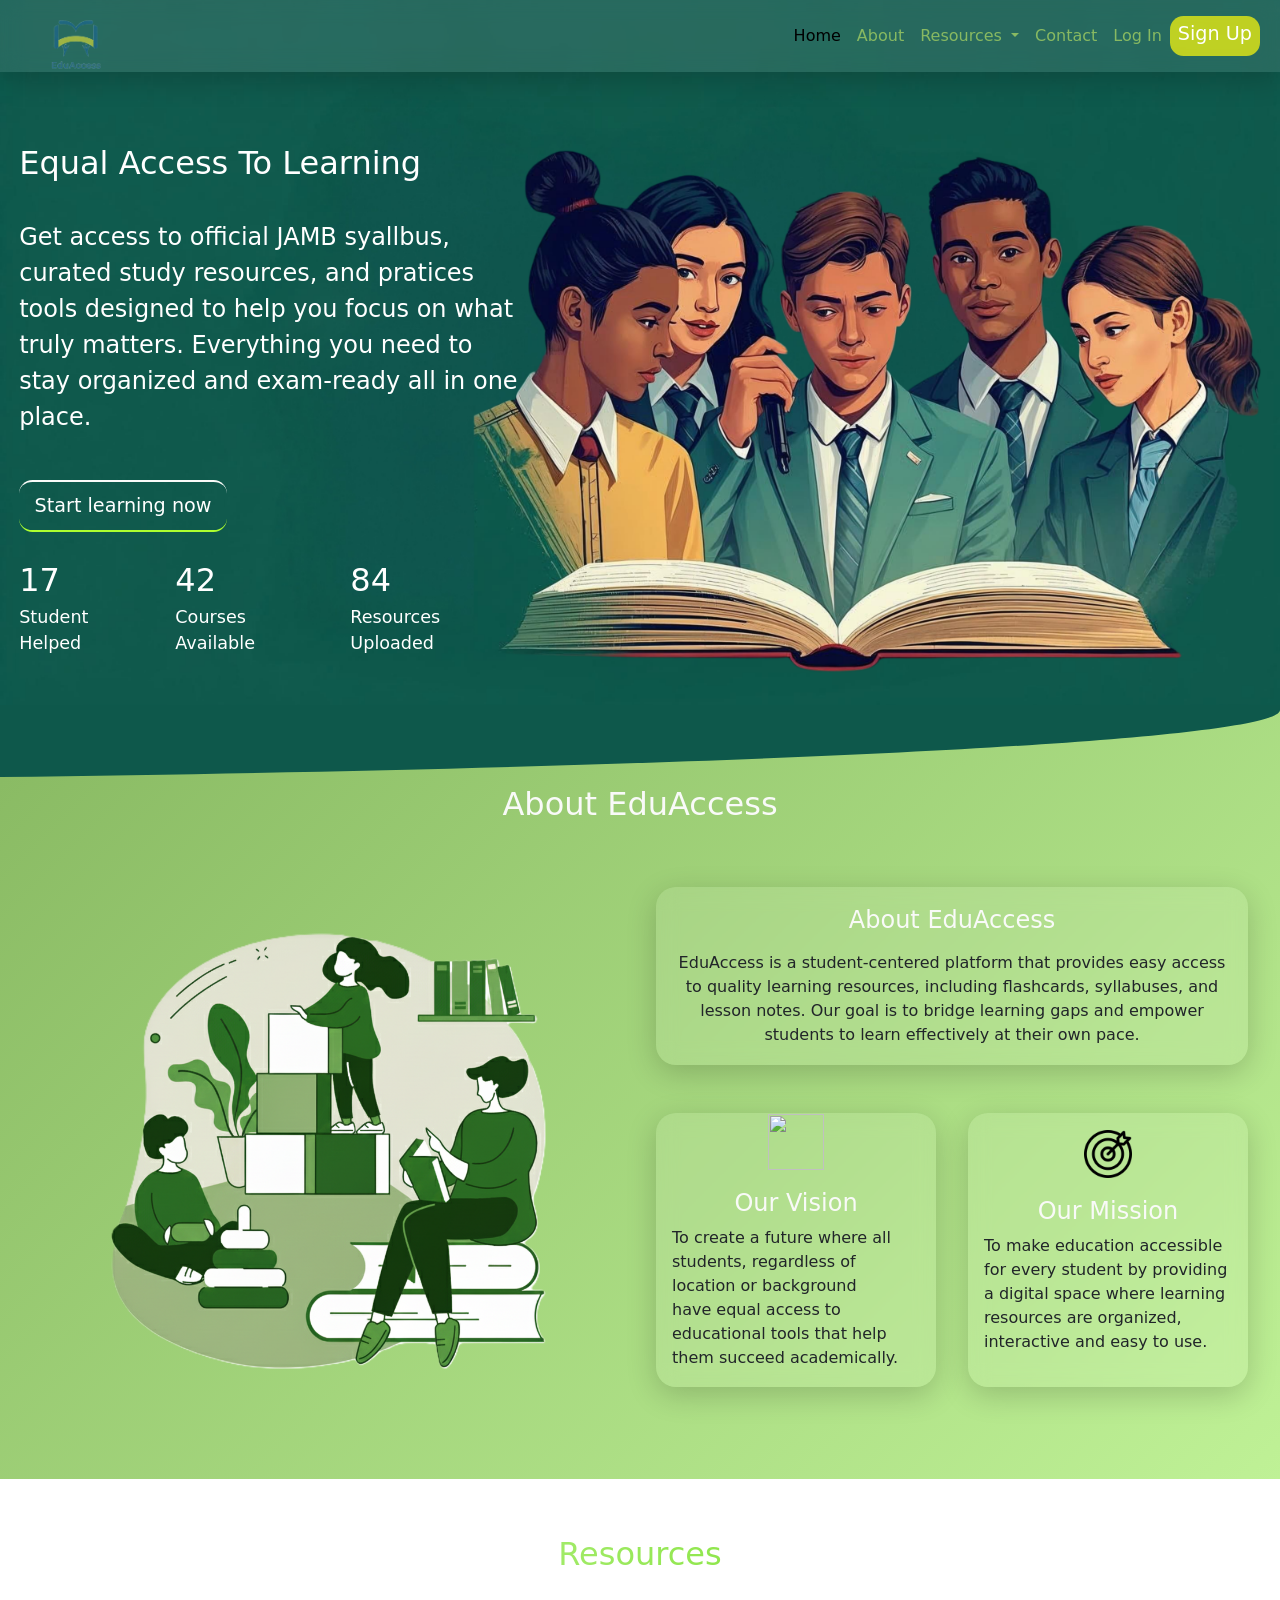
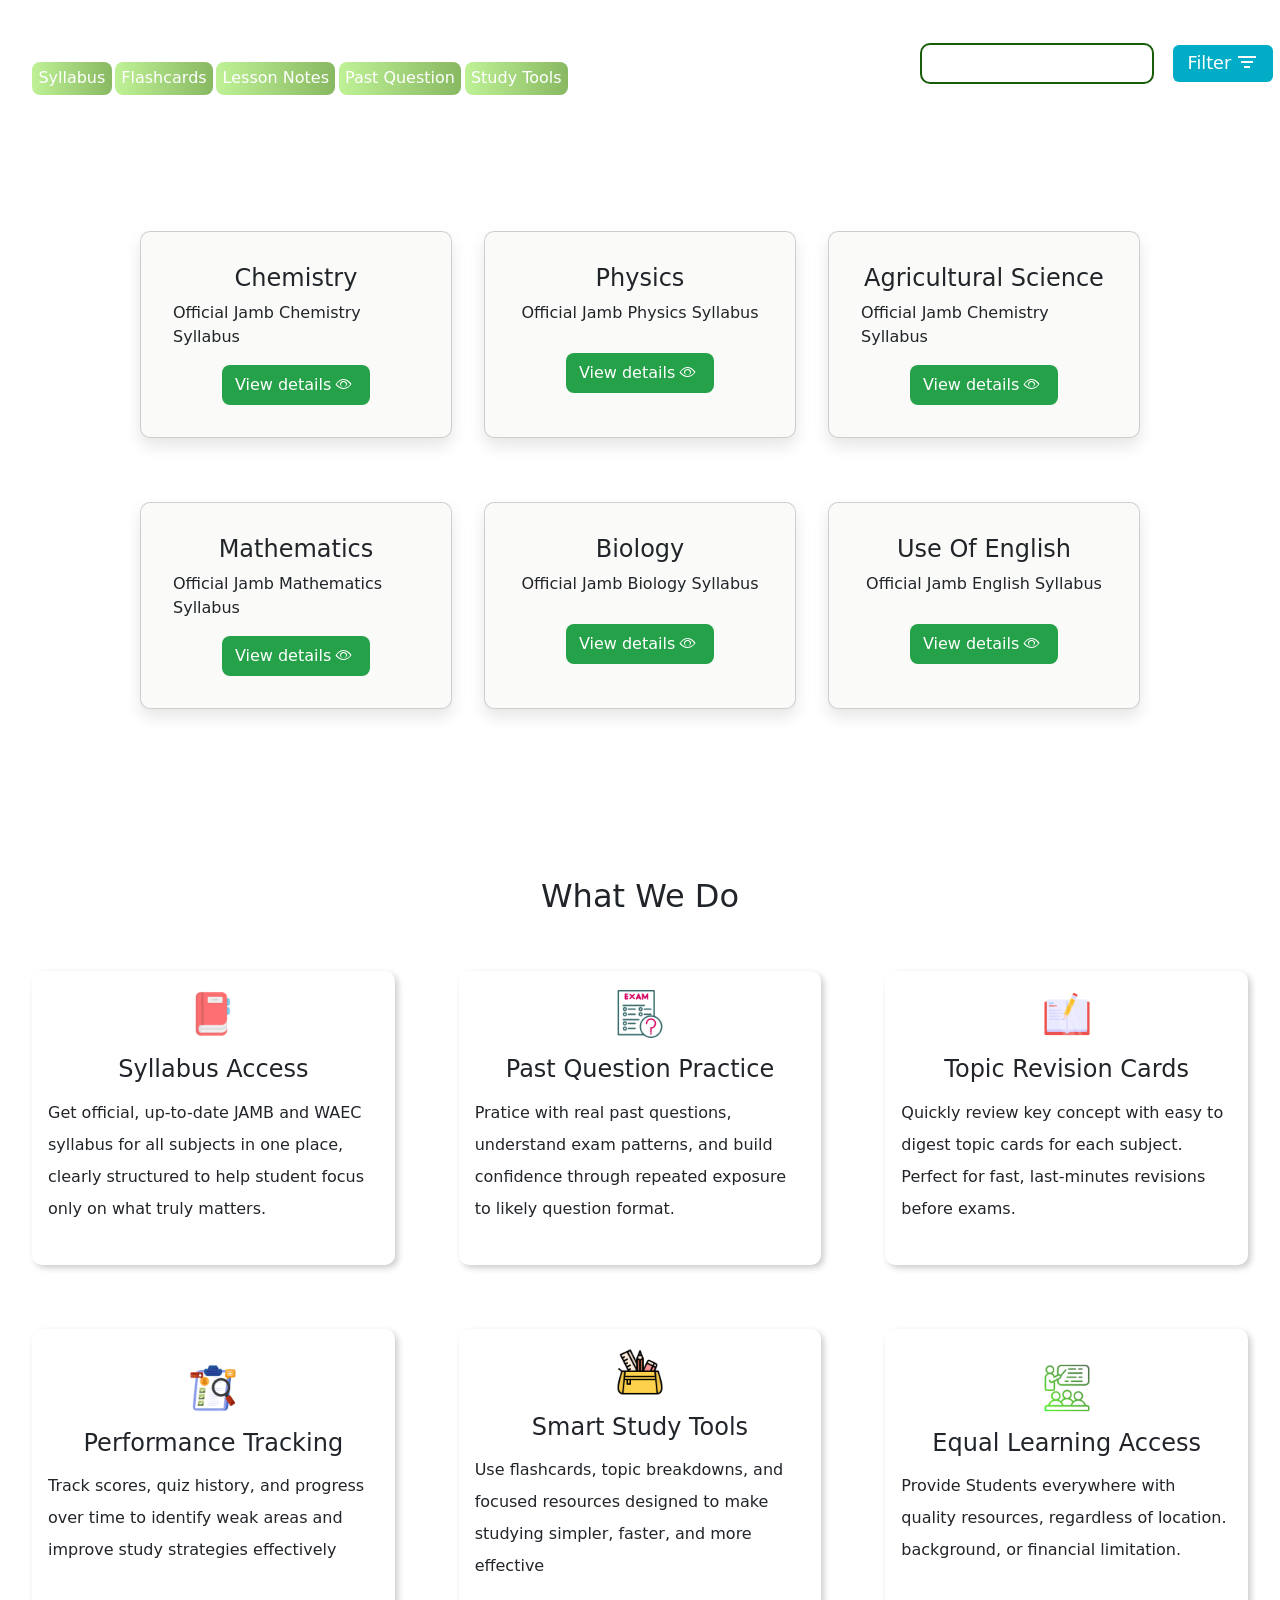
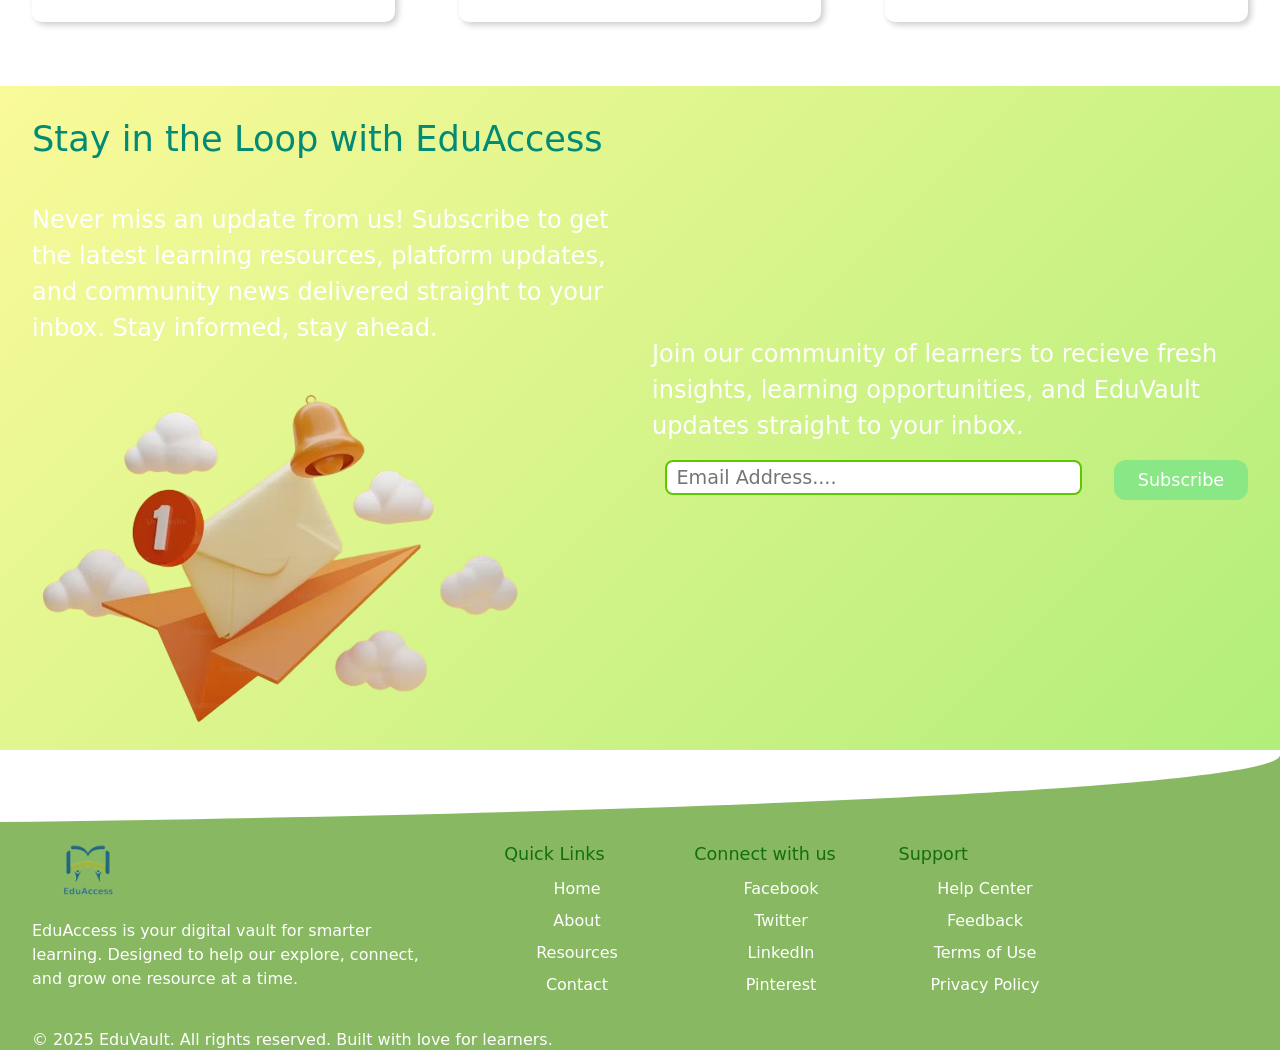
==== index.html @ cd41bb19 "Edited the files" ====
<!DOCTYPE html>
<html lang="en">

<head>
  <meta charset="UTF-8">
  <meta name="viewport" content="width=device-width, initial-scale=1.0">
  <title>EduAccess</title>
  <link href="https://cdn.jsdelivr.net/npm/bootstrap@5.0.2/dist/css/bootstrap.min.css" rel="stylesheet"
    integrity="sha384-EVSTQN3/azprG1Anm3QDgpJLIm9Nao0Yz1ztcQTwFspd3yD65VohhpuuCOmLASjC" crossorigin="anonymous">
  <link rel="stylesheet" href="https://cdn.jsdelivr.net/npm/bootstrap-icons@1.13.1/font/bootstrap-icons.min.css">
  <link rel="stylesheet" href="styles/style.css">

</head>

<body>

  <header>


    <nav class="navbar navbar-expand-lg bg-body-transparent w-100">
      <div class="container-fluid ">
        <div class="navbar-brand d-flex align-items-center">
          <a href="" class="header-logo-wrapper">
            <img src="./images/eduaccess-logo.png" alt="EduAccess Logo" class="edu-access-logo">
          </a>


        </div>
        <button class="navbar-toggler" type="button" data-bs-toggle="collapse" data-bs-target="#navbarNavDropdown"
          aria-controls="navbarNavDropdown" aria-expanded="false" aria-label="Toggle navigation">
          <span class="navbar-toggler-icon" style="color: #fff;"></span>
        </button>
        <div class="collapse navbar-collapse" id="navbarNavDropdown">

          <ul class="navbar-nav ms-auto">

            <li class="nav-item">
              <a class="nav-link active" aria-current="page" href="#">Home</a>
            </li>

            <li class="nav-item">
              <a class="nav-link" href="#">About</a>
            </li>

            <li class="nav-item dropdown">
              <a class="nav-link dropdown-toggle" href="#" role="button" data-bs-toggle="dropdown"
                aria-expanded="false">
                Resources
              </a>
              <ul class="dropdown-menu">
                <li><a class="dropdown-item" href="#">FlashCards</a></li>
                <li><a class="dropdown-item" href="#">Lesson Notes</a></li>
                <li><a class="dropdown-item" href="#">Syllabus</a></li>
                <li><a class="dropdown-item" href="#">Past Question</a></li>
                <li><a class="dropdown-item" href="#">Study Planner</a></li>
              </ul>
            </li>

            <li class="nav-item">
              <a class="nav-link" href="#">Contact</a>
            </li>

            <div class="navbar-nav">
              <a href="log-in.html" class="nav-link " id="logIn" target="_blank">Log In</a>
              <a href="sign-up.html" class="nav-link signUp" id="signUp" target="_blank">Sign Up</a>
            </div>
          </ul>
          </ul>
        </div>
      </div>
    </nav>

  </header>

  <main>

    <section class="hero-section" id="heroSection" class="container-fluid">
      <div class="hero-text-content">

        <h2>Equal Access To Learning </h2>
        <p>Get access to official JAMB syallbus, curated study resources, and pratices tools designed to help you focus
          on what truly matters.
          Everything you need to stay organized and exam-ready all in one place.
        </p>

        <div class="hero-cta">
          <button class="learnNow">Start learning now</button>

        </div>

        <div class="counter-container">
          <div class="counter-card">
            <div class="counter" data-count="20">0</div>
            <p class="counter-text">Student Helped</p>
          </div>
          <div class="counter-card">
            <div class="counter" data-count="50">0</div>
            <p class="counter-text">Courses Available</p>
          </div>
          <div class="counter-card">
            <div class="counter" data-count="100">0</div>
            <p class="counter-text">Resources Uploaded</p>
          </div>
        </div>


      </div>

    </section>

    <section class="abt-section">
      <h2>
        About EduAccess</h2>
      <div class="custom-shape-divider-top-1768164369">
        <svg data-name="Layer 1" xmlns="http://www.w3.org/2000/svg" viewBox="0 0 1200 120" preserveAspectRatio="none">
          <path d="M0,0V7.23C0,65.52,268.63,112.77,600,112.77S1200,65.52,1200,7.23V0Z" class="shape-fill abt-svg">
          </path>
        </svg>
      </div>
      <div class="abt-wrapper">
        <div class="abt-img-container">
          <img src="images/abt-illustration.png" alt="">
        </div>
        <div class="abt-text-content-container">
          <div class="abt-us">
            <h4>About EduAccess</h4>
            <p>EduAccess is a student-centered platform that provides easy access to quality learning resources,
              including flashcards, syllabuses, and lesson notes.
              Our goal is to bridge learning gaps and empower students to learn effectively at their own pace.
            </p>
          </div>
          <div class="our-vision">
            <img src="images/vision.png" alt="">
            <h4>Our Vision</h4>
            <p>To create a future where all students,
              regardless of location or background<br>have equal access to educational tools that help them succeed
              academically.</p>
          </div>
          <div class="our-mission">
            <img src="images/mission.png" alt="">
            <h4>Our Mission</h4>
            <p>To make education accessible for every student by providing a digital space where learning resources
              are organized, interactive and easy to use.</p>
          </div>

        </div>
      </div>
    </section>

    <section class="resourceSection" id="resourceCategory">

      <h3 class="gradient-text">Resources</h3>

      <div class="filter-section" data-aos="fade-up" data-aos-delay="200" data-aos-duration="1200" data-aos-once="true"
        data-aos-easing="ease">
        <div class="button-tabs">
          <button data-name="syllabus">Syllabus</button>
          <button data-name="flashcard">Flashcards</button>
          <button data-name="lesson-notes">Lesson Notes </button>
          <button data-name="past-question">Past Question</button>
          <button data-name="study-tools">Study Tools</i></button>
        </div>



        <div class="filter-bar">
          <i class="fa-solid fa-search"></i>
          <label for="filterBar"></label>
          <input type="search" name="search" id="filterBar" name="filter-bar">
          <button>Filter<svg width="24" height="24" fill="currentColor" viewBox="0 0 24 24" transform=""
              id="injected-svg">
              <path d="M3 6H21V8H3z"></path>
              <path d="M6 11H18V13H6z"></path>
              <path d="M9 16H15V18H9z"></path>
            </svg> </button>
        </div>
      </div>
      <div class="resource-container">
        <div class="flashcard-resource-container">

          <div class="flashcard hide" data-aos="fade-up" data-aos-delay="0" data-aos-duration="1200"
            data-aos-once="true" data-aos-easing="ease" data-name="flashcard">
            <img src="/images/chemistry-icon.png" alt="Periodic Symbol" class="card-img-top">
            <div class="flashcard-item">
              <h5 class="card-title">Chemistry</h5>
              <p class="card-text"></p>
              <a href="" class="btn-btn-transparent"></a>
            </div>
          </div>


          <div class="flashcard hide" data-name="flashcard">
            <img src="/images/mathematics-icon.png" alt="Derivative Function" class="card-img-top">
            <div class="flashcard-item">
              <h5 class="card-title">Mathematics</h5>
              <p class="card-text"></p>
              <a href="" class="btn-btn-transparent"></a>
            </div>
          </div>


          <div class="flashcard hide" data-name="flashcard">
            <img src="images/physics-icon.png" alt="Atomic Structure" class="card-img-top">
            <div class="flashcard-item">
              <h5 class="card-title">Physics</h5>
              <p class="card-text"></p>
              <a href="" class="btn-btn-transparent"></a>
            </div>
          </div>


          <div class="flashcard hide" data-name="flashcard">
            <img src="images/agric-icon.png" alt="A Plant" class="card-img-top">
            <div class="flashcard-item">
              <h5 class="card-title">Agricultural Science</h5>
              <p class="card-text"></p>
              <a href="" class="btn-btn-transparent"></a>
            </div>
          </div>


          <div class="flashcard hide" data-name="flashcard">
            <img src="images/english-icon.png" alt="English" class="card-img-top">
            <div class="flashcard-item">
              <h5 class="card-title">English</h5>
              <p class="card-text"></p>
              <a href="" class="btn-btn-transparent"></a>
            </div>
          </div>


          <div class="flashcard hide" data-name="flashcard">
            <img src="images/biology.png" alt="A heart" class="card-img-top">
            <div class="flashcard-item">
              <h5 class="card-title">Biology</h5>
              <p class="card-text"></p>
              <a href="" class="btn-btn-transparent"></a>
            </div>
          </div>


          <div class="flashcard hide" data-name="flashcard">
            <img src="images/literature.png" alt="" class="card-img-top">
            <div class="flashcard-item">
              <h5 class="card-title">Literature</h5>
              <p class="card-text"></p>
              <a href="" class="btn-btn-transparent"></a>
            </div>
          </div>


          <div class="flashcard hide" data-name="flashcard">
            <img src="images/financial-account.png" alt="" class="card-img-top">
            <div class="flashcard-item">
              <h5 class="card-title">Financial Accounting</h5>
              <p class="card-text"></p>
              <a href="" class="btn-btn-transparent"></a>
            </div>
          </div>


          <div class="flashcard hide" data-name="flashcard">
            <img src="images/government.png" alt="" class="card-img-top">
            <div class="flashcard-item">
              <h5 class="card-title">Government</h5>
              <p class="card-text"></p>
              <a href="" class="btn-btn-transparent"></a>
            </div>
          </div>


          <div class="flashcard hide" data-name="flashcard">
            <img src="images/crs.png" alt="" class="card-img-top">
            <div class="flashcard-item">
              <h5 class="card-title">CRS</h5>
              <p class="card-text"></p>
              <a href="" class="btn-btn-transparent"></a>
            </div>
          </div>


          <div class="flashcard hide" data-name="flashcard">
            <img src="images/economics.png" alt="" class="card-img-top">
            <div class="flashcard-item">
              <h5 class="card-title">Economics</h5>
              <p class="card-text"></p>
              <a href="" class="btn-btn-transparent"></a>
            </div>
          </div>


          <div class="flashcard hide" data-name="flashcard">
            <img src="images/commerce.png" alt="" class="card-img-top">
            <div class="flashcard-item">
              <h5 class="card-title">Commerce</h5>
              <p class="card-text"></p>
              <a href="" class="btn-btn-transparent"></a>
            </div>
          </div>

        </div>
        <div class="syllabus-cards">
          <div class="card hide" data-name="syllabus">
            <h4>Chemistry</h4>
            <p>Official Jamb Chemistry Syllabus</p>
            <button class="view-syllabus-btn" data-subject="Chemistry" data-pdf="syllabus/chemistry.pdf"> <span
                class="center-txt-icon">View details <i class="bi bi-eye"></i></span></button>
          </div>
          <div class="card hide" data-name="syllabus">
            <h4>Physics</h4>
            <p>Official Jamb Physics Syllabus</p>
            <button class="view-syllabus-btn" data-subject="Physics" data-pdf="syllabus/physics.pdf"> <span
                class="center-txt-icon">View details <i class="bi bi-eye"></i></span></button>
          </div>
          <div class="card hide" data-name="syllabus">
            <h4>Agricultural Science</h4>
            <p>Official Jamb Chemistry Syllabus</p>
            <button class="view-syllabus-btn" data-subject="Agricultural Science"
              data-pdf="syllabus/agricultural-science.pdf"> <span class="center-txt-icon">View details <i
                  class="bi bi-eye"></i></span></button>
          </div>
          <div class="card hide" data-name="syllabus">
            <h4>Mathematics</h4>
            <p>Official Jamb Mathematics Syllabus</p>
            <button class="view-syllabus-btn" data-subject="Mathematics" data-pdf="syllabus/mathematics.pdf"> <span
                class="center-txt-icon">View details <i class="bi bi-eye"></i></span></button>
          </div>
          <div class="card hide" data-name="syllabus">
            <h4>Biology</h4>
            <p>Official Jamb Biology Syllabus</p>
            <span></span>
            <button class="view-syllabus-btn" data-subject="Biology" data-pdf="syllabus/biology.pdf">
              <span class="center-txt-icon">View details <i class="bi bi-eye"></i></span></button>
          </div>
          <div class="card hide" data-name="syllabus">
            <h4>Use Of English</h4>
            <p>Official Jamb English Syllabus</p>
            <button class="view-syllabus-btn" data-subject="Use Of English" data-pdf="syllabus/english.pdf"><span
                class="center-txt-icon">View details
                <i class="bi bi-eye"></i></span></button>
          </div>

        </div>
        <div class="modal" id="syllabusModal">
          <div class="modal-content">
            <div class="modal-header">
              <h3 id="modalTitle"></h3>
              <div class="modal-buttons">
                <a href="" id="downloadBtn">Download</a>
                <button id="closeModal"><i class="bi bi-x-lg"></i></button>
              </div>
            </div>
            <iframe id="syllabusFrame" loading="lazy">
              <p id="loadingText">Loading syllabus...</p>
            </iframe>
          </div>
        </div>
      </div>



    </section>


    <section class="service-section">
      <div class="service-intro-text">
        <h2>What We Do</h2>
      </div>
      <div class="service-card-container">
        <div class="service-card">
          <img src="images/book.png" alt="A Book with markers inside.">
          <h4 class="service-card-title">Syllabus Access</h4>
          <p class="service-card-info">Get official, up-to-date JAMB and WAEC syllabus for all subjects in one place,
            clearly structured to help student focus only on what truly matters.</p>
        </div>
        <div class="service-card">
          <img src="images/exam-1.png" alt="An exam sheet.">
          <h4 class="service-card-title">Past Question Practice</h4>
          <p class="service-card-info">Pratice with real past questions, understand exam patterns, and build confidence
            through repeated exposure to likely question format.
        </div>
        <div class="service-card" data-name="revision-cards">
          <img src="images/revision-card.png" alt="An opened book with a pencil in between.">
          <h4 class="service-card-title">Topic Revision Cards</h4>
          <p class="service-card-info">Quickly review key concept with easy to digest topic cards for each subject.
            Perfect for fast, last-minutes revisions before exams.</p>
        </div>
        <div class="service-card">
          <img src="images/performance-tracker.png" alt="A clipboard showing results.">
          <h4 class="service-card-title">Performance Tracking</h4>
          <p class="service-card-info">Track scores, quiz history, and progress over time to identify weak areas and
            improve study strategies effectively </p>
        </div>
        <div class="service-card">
          <img src="images/study-tools.png" alt="A bag full of study materials.">
          <h4 class="service-card-title">Smart Study Tools</h4>
          <p class="service-card-info">Use flashcards, topic breakdowns, and focused resources designed to make studying
            simpler, faster, and more effective</p>
        </div>
        <div class="service-card">
          <img src="images/learning.png" alt="A group one student learning together">
          <h4 class="service-card-title">Equal Learning Access</h4>
          <p class="service-card-info">Provide Students everywhere with quality resources, regardless of location.
            background, or financial limitation.</p>
        </div>
      </div>
    </section>

    <section class="testimonal-section">

    </section>

    <section class="newsletter-section">
      <div class="newsletter-left-section">
        <h2>Stay in the Loop with <span>EduAccess</span></h2>
        <p>Never miss an update from us! Subscribe to get the latest learning resources, platform updates, and community
          news delivered straight to your inbox. Stay informed, stay ahead.</p>
        <img src="images/subscribe-image.png" alt="Mail with a bell notification">
      </div>

      <div class="newsletter-right-section">

        <div class="newsletter-text-content">
          <p>

            Join our community of learners to recieve fresh insights, learning opportunities, and EduVault updates
            straight to your inbox.

          </p>


          <div class="newsletter-form">
            <form action="#" id="subscribe-form">
              <label for="email"></label>
              <input type="email" name="email" id="email" placeholder="Email Address...." required
                autocomplete="email" />
              <button class="newsletter-signup-btn">Subscribe</button>
            </form>
          </div>
        </div>

    </section>

    <section class="quiz-call-to-action">
      <div class="quiz-container"></div>

    </section>


  </main>

  <footer>
    <div class="custom-shape-divider-top-1768164369">
      <svg data-name="Layer 1" xmlns="http://www.w3.org/2000/svg" viewBox="0 0 1200 120" preserveAspectRatio="none">
        <path d="M0,0V7.23C0,65.52,268.63,112.77,600,112.77S1200,65.52,1200,7.23V0Z" class="shape-fill"></path>
      </svg>
    </div>
    <div class="footer-items">
      <div class="footer-resource-container">
        <div class="footer-grid-items">

          <div class="footer-grid-card">
            <div class="title-logo">
              <img src="images/eduaccess-logo.png" alt="EduAccess Logo">
            </div>
            <div>

              <p>EduAccess is your digital vault for smarter learning.
                Designed to help our explore, connect, and grow one resource at a time.
              </p>

            </div>

          </div>
        </div>

        <div class="footer-grid-item">
          <div class="footer-grid-card ft-1">
            <h6>Quick Links</h6>
            <ul>
              <li><a href="#">Home</a></li>
              <li><a href="#">About</a></li>
              <li><a href="#">Resources</a></li>
              <li><a href="#">Contact</a></li>
            </ul>
          </div>
        </div>

        <div class="footer-grid-item">
          <div class="footer-grid-card ft-2">
            <h6>Connect with us</h6>
            <ul>
              <li> <a href="">Facebook</a></li>
              <li> <a href="">Twitter</a></li>
              <li> <a href="">LinkedIn</a></li>
              <li> <a href="">Pinterest</a></li>
            </ul>
          </div>
        </div>

        <div class="footer-grid-item">
          <div class="footer-grid-card ft-3">
            <h6>Support</h6>
            <ul>
              <li><a href="">Help Center</a></li>
              <li><a href="">Feedback</a></li>
              <li><a href="">Terms of Use</a></li>
              <li><a href="">Privacy Policy</a></li>
            </ul>

          </div>
        </div>


        <div class="footer-grid-item">
          <div class="footer-grid-card"></div>
        </div>
      </div>
      <div class="copyright-section">

        <h6> &copy 2025 EduVault. All rights reserved. Built with love for learners.</h6>

      </div>

    </div>


  </footer>

  <script src="https://cdnjs.cloudflare.com/ajax/libs/countup.js/2.0.0/countUp.min.js"
    integrity="sha512-E0zfDwA1CopT4gzJmj9tMpd7O6pTpuybTK58eY1GwqptdasUohyImuualLt/S5XvM8CDnbaTNP/7MU3bQ5NmQg=="
    crossorigin="anonymous" referrerpolicy="no-referrer">
    </script>
  <script src="https://cdn.jsdelivr.net/npm/bootstrap@5.0.2/dist/js/bootstrap.bundle.min.js"
    integrity="sha384-MrcW6ZMFYlzcLA8Nl+NtUVF0sA7MsXsP1UyJoMp4YLEuNSfAP+JcXn/tWtIaxVXM"
    crossorigin="anonymous"></script>

  <script src="javascript/script.js"></script>
  <script type="module" src="javascript/homepage-auth.js"></script>



</body>

</html>
---- styles/style.css ----
* {
  margin: 0;
  padding: 0;
  box-sizing: border-box;
}

 :root {
  --primary-color: ;
  --secondary-color: ;
  --accent-color-text: ;
  --cta-btn-color: ;
  --cta-btn-size: clamp(0.5) --text-color:;
  --transparent-background: transparent;
  --text-size: clamp(0.5rem, 1vw + 1rem, 1.5rem);
  ---link-style: none;
  --section-header: 2.3rem;
   --section-padding: 2em 2.5em; 
  --nav-link: ;
} 

header {
  background: rgba(255, 255, 255, 0.1);
  backdrop-filter: blur(10px);
  padding: 0.5em;
  position: fixed;
  top: 0rem;
  width: 100%;
  margin-bottom: 0.5em;
  box-shadow: 0px 6px 30px rgba(0, 0, 0, 0.20);
  z-index: 3;

}


.edu-access-logo {
  position: absolute;
  top: -0.2rem;
  width: 7rem;
  height: auto;
  object-fit: cover;
}


.navbar-toggler {
  border: none;
}

.navbar-toggler:focus,
.navbar-toggler:active {
  outline: none;
  border-color: transparent;
  box-shadow: none;
}

.navbar-toggler-icon:active,
.navbar-toggler-icon:focus {
  color: #fff;
}

.nav-link{
  color: #88b962;
  position: relative;
}
 .active{
  color: #adff2f;
 }

.nav-link:hover {
  color: #86ee37ff;
}

.dropdown-menu {
  background-color: #fff;
  max-width: 200px;
}

.dropdown-menu:active {
  color: aqua !important;
}

.dropdown-item {
  color: #88b962 !important;
}

.dropdown-item:hover {
  background-color: transparent !important;
  color: #88b962 !important;

}



.signUp {
  border: none;
  border-radius: 0.7em;
  background-color: rgba(245, 245, 14, 0.74);
  padding: 0.2em;
  color: #fff;
  text-decoration: none;
  font-size: 1.2rem !important;
}

#heroSection {
  background-image: url(../images/hero-img.png);
  background-position: center;
  background-size: cover;
  width: 100%;
  height: 100%;

}

.hero-text-content {
  padding-top: 9em;
  padding-left: 1.2em;
  padding-bottom: 2em;
}

.hero-section h2{
  color: #fff;
  
}

.hero-section p {
  font-size: clamp(0.5rem, 1vw + 1rem, 1.5rem);
  line-height: clamp();
  width: 40%;
  padding-top: 1.2em; 
  padding-bottom: 1.2em;
  color: white;
}
.hero-cta {
  display: flex;
  align-items: center;
  gap: 1.4rem;
  margin-bottom: 1.5em;
}

.learnNow {
  border: none;
  border-radius: 0.7em;
  border-top: 2px solid #f9faf8;
  border-bottom: 2px solid #adff2f;
  background-color: transparent;
  padding: 0.5em 0.8em;
  color: #fff;
  text-decoration: none;
  font-size: 1.2rem;
   transition: all 0.3s ease-in-out;
}

.learnNow:hover{
  background-color: #25A249;
  cursor: pointer;
  transform: translateY(-10%) scaleX(0.9);
 
}


.counter-container {
  display: flex;
  flex-direction: row;
  column-gap: 1.2rem;
  
}


.counter-card .counter{
  color: #fff;
  font-size: 2rem;
}

.counter-card .counter-text{
  padding: 0;
  font-size: 1.1rem;
  color: #fff;
  text-align: center;
}

.abt-svg{
  fill: #0E584B !important;
}

.abt-section{
  padding: 5em 2em 2em 2em;
  position: relative;
  background: linear-gradient(135deg, #88b962 0%, #bff196 100%);
}

.abt-section h2{
  text-align: center;
  color: #f9faf8;
}

.abt-wrapper{
display: grid;
grid-template-columns: repeat(auto-fit, minmax(200px, 1fr));
gap: 2rem;
margin-top: 2em;
}

.abt-wrapper>.abt-img-container{
  display: flex;
  justify-content: center;
  align-items: flex-start;
}

.abt-img-container img{
  width: 100%; 
}

.abt-wrapper .abt-text-content-container{
  display: grid;
  grid-template-columns: repeat(auto-fit, minmax(210px, 1fr));
  margin-top: 2em;
  gap: 3rem 2rem;
  max-height: 500px;
}

.abt-text-content-container h4{
  color: #f9faf8;
  padding-top: 0.8em ;
}



.abt-us{
  text-align: center;
 grid-column:  1 / 3;
  border-radius: 20px;
  background: rgba(255, 255, 255, 0.1);
  backdrop-filter: blur(10px);
  box-shadow: 0 8px 30px rgba(0, 0, 0, 0.18);
  padding: 0 1em;
  /* height: 200px; */
}

.abt-us p{
  display: flex;
  justify-content: center;
  align-items: center;
  padding-top: 0.5em;
}

.our-vision{
  display: flex;
  justify-content: center;
  align-items: center;
  flex-direction: column;
  background-color: black;
  border-radius: 20px;
  background: rgba(255, 255, 255, 0.1);
  backdrop-filter: blur(10px);
  box-shadow: 0 8px 30px rgba(0, 0, 0, 0.18);
  padding: 0 1em;
}

.our-vision>img{
  width: 3.5em;
  height: 3.5em;
}

.our-mission{
  display: flex;
  justify-content: center;
  align-items: center;
  flex-direction: column;
  border-radius: 20px;
  background: rgba(255, 255, 255, 0.1);
  backdrop-filter: blur(10px);
  box-shadow: 0 8px 30px rgba(0, 0, 0, 0.18);
  padding: 0 1em;
}

.our-mission>img{
  width: 3em;
  height: 3em;
}


.resourceSection {
  margin-top: 1.5em;
  padding: 2em;
}

.gradient-text{
  background: linear-gradient(to right, #bff196 20%, #72e01eff 80%);
  -webkit-background-clip: text;
  background-clip: text;
  -webkit-text-fill-color: transparent;
  color: transparent;
  text-align: center;
  padding-bottom: 2.5em;
  font-size: 2rem;
}


.filter-section {
  display: flex;
  justify-content: space-between;
  align-items: center;
  gap: 1.2rem;
  width: 100%;
}

.button-tabs{
  display: flex;
  gap: 0.2rem;
}

.button-tabs>.dropdown>button{
    display: inline-flex;
  align-items: center;
 background: linear-gradient(90deg, #bff196 0%, #88b962 100%);
     
  font-weight: 500;
  padding: 0.3em 0.4em;
  border: none;
  outline: none;
  border-radius: 8px;
  color: #fff;
  transition: all 0.3s ease-in-out;
}

.button-tabs button{
  display: inline-flex;
  align-items: center;
  background: linear-gradient(90deg, #bff196 0%, #88b962 100%);
  font-weight: 500;
  padding: 0.3em 0.4em;
  border: none;
  outline: none;
  border-radius: 8px;
  color: #fff;
  transition: all 0.3s ease-in-out;
}

.filter-bar {
  display: flex;
  justify-content: center;
  align-items: center;
  width: 26%;
  gap: 1.2rem;
  margin-top: -30px;
  margin-right: 0.8em;
  position: relative;
}

/* 
.filter-bar > i {
  position: absolute;
  left: 4px;
  color: #2f5d8c;
  font-size: 1.1rem;
} */


input[type="search"] {
  padding: 0.4em 0.4em 0.4em 1.5em;
  outline: none;
  flex: 1;
  border: 2px solid #175c06ff;
  border-radius: 10px;
}

/* When user is typing / focused */
input[type="search"]:focus,
input[type="search"]:focus-visible {
  border: 2px solid #00acc6;
  outline: none;
}

.filter-bar > button {
  display: inline-flex;
  gap: 0.2em;
  font-size: 1.1rem;
  text-align: center;
  padding: 0.3em 0.8em;
  border: none;
  outline: none;
  border-radius: 6px;
  background-color: #00acc6;
  color: #fff;
}

.flashcard-resource-container {
  display: grid;
  grid-template-columns: repeat(auto-fit, minmax(300px, 1fr));
  gap: 1.5rem;
  max-width: 1000px;
  margin: 0 auto;
  margin-top: 4em;
  padding: 1em;
}

 .hide{
  display: none !important;
}



.flashcard-resource-container .flashcard {
  display: flex;
  justify-content: center;
  align-items: center;
  flex-direction: column;
  background-color: #fff;
  color: #000;
  padding: 1.25em 1em 0 1em;
  border-radius: 12px;
  box-shadow: 0 8px 16px rgba(0,0,0,0.1);
  transition: all 0.18s ease-in-out;
  position: relative;
}


.flashcard-resource-container .resource-card:hover {
  transform: translateY(-6px);
}
  

  .flashcard{
    display: flex;
    justify-content: center;
    align-items: center;
  }

  .flashcard img{
    width: 3em;
    height: 3em;
    
  }

.syllabus-cards {
  display: grid;
  grid-template-columns: repeat(auto-fit, minmax(250px, 1fr));
  gap: 4em 2em;
  margin: 2.5em auto;
  max-width: 1000px;
}

.card {
  display: flex;
  justify-content: center;
  align-items: center;
  flex-direction: column;
  background-color: #fafbf9ff;
  box-shadow: 0 8px 16px rgba(0,0,0,0.1);
  border-radius: 10px;
  padding: 2em;

}

.view-syllabus-btn {
  display: flex;
  justify-content: center;
  align-items: center;
  gap: 0.5em;
  position: relative;
  margin: auto;
  background-color: #25A249;
  color: #fff;
  width: 60%;
  text-align: center;
  border: none;
  border-radius: 8px;
  padding: 0.5em;
  padding-right: 0.8em;
}
.center-text-icon{
  text-align: center;
}

.view-syllabus-btn>i {
  position: absolute;
  top: 50%;
  transform: translateY(-50%);
  right: 0.2em;
  
}

/* Modal overlay */
#syllabusModal {
  display: none;
  /* hidden by default */
  position: fixed;
  /* stay on top of everything */
  top: 0;
  left: 0;
  width: 100vw;
  height: 100vh;
  background-color: rgba(0, 0, 0, 0.7);
  /* dark semi-transparent overlay */
  justify-content: center;
  /* center horizontally */
  align-items: center;
  /* center vertically */
  z-index: 1000;
  /* on top of other content */
}

/* Modal content container */
#syllabusModal .modal-content {
  background: #fff;
  padding: 20px;
  border-radius: 8px;
  max-width: 800px;
  width: 90%;
  max-height: 90vh;
  display: flex;
  flex-direction: column;
  gap: 10px;
}

/* Modal Header */
.modal-header{
  display: flex;
  justify-content: space-between;
  align-items: center;
  column-gap: 2em;
  padding: 0.5em 1em;
}


/* Modal title */
#modalTitle {
  font-size: 1.5rem;
  font-weight: 600;
}

/* Syllabus iframe */
#syllabusFrame {
  width: 100%;
  height: 70vh;
  /* adjust as needed */
  border: none;
  border-radius: 5px;
}

/* Buttons container */
.modal-buttons {
  display: flex;
  column-gap: 0.5em;
}

/* Download & Close buttons */

#downloadBtn {
  padding: 8px 14px;
  border: none;
  cursor: pointer;
  border-radius: 8px;
  background-color: #1c8203ff;
  color: #fff;
  text-decoration: none;
  text-align: center;
}

#closeModal {
  border: 2px solid #136e0f;
  border-radius: 10px;
  padding: 0.2em 0.5em;
  cursor: pointer;
}

#closeModal i{
  font-weight: 9000;
}

.service-section {
  margin: 3em 0;
  padding: 1em 2em;

}

.service-section h2{
  text-align: center;
  padding: 1em;
}

.service-card-container {
 display: grid;
 grid-template-columns: repeat(auto-fit, minmax(280px, 1fr));
 gap:  4em;
 margin-top: 1.5em;

}

.service-card {
  display: flex;
  justify-content: center;
  align-items: center;
  flex-direction: column;
  width: 100%;
  box-shadow: 3px 3px 6px rgba(0, 0, 0, 0.20);
  border-radius: 10px;
  transition: box-shadow 0.3s ease;
  padding: 1.2em 1em;
}


.service-card img{
  width: 3em;
  height: 3em;
  margin-bottom: 0.3em;
}

.service-card h4{
  padding-top: 0.5em;
}

.service-card p{
  padding: 0.3em 0;
}


.service-card:hover {
  box-shadow: 0 8px 20px rgba(0, 0, 0, 0.18);
}

.service-card-info {
  line-height: 2;
}






.newsletter-section {
  background: linear-gradient(135deg, #fafa99ff 0%, #b2ee7aff 100%);
  display: flex;
  justify-content: space-between;
  gap: 1.5rem;
  align-items: center;
  padding: 2em;
  height: 50%;
}

.newsletter-left-section {
  width: 50%;
  max-height: 600px;
  
}

.newsletter-left-section h2 {
  font-size: 2.2rem;
  color: #028a74;
  padding-bottom: 0.5em;
}


.newsletter-left-section p{
  margin-top: 1em;
  line-height: 1.5;
  font-size: 1.5rem;
  color: #fff;

}

.newsletter-right-section {
  width: 50%;
  display: flex;
  justify-content: start;
  align-items: flex-start;
  max-height: 600px;
}

.newsletter-right-section p{
  line-height: 1.5;
  font-size: 1.5rem;
color: #fff;
}

form{
  display: flex;
  gap: 0.8rem;

}

.newsletter-form input {
  padding: 10px;
  height: 35px;
  border: 2px solid #60c600ff;
  border-radius: 8px;
  margin-right: 1em;
  width: 70%;
}

input[placeholder] {
  font-size: 1.2rem;
  padding-left: 0.5em;
}

input[type="email"]:focus,
input[type="email"]:focus-visible {
  border: 2px solid #89e885;
}


.newsletter-signup-btn {
  flex: 1;
  background-color: #89e885;
  padding: 0.4em 0.5em;
  outline: none;
  border: none;
  border-radius: 12px;
  text-align: center;
  color: #fff;
  font-size: 1.1rem;
  font-weight: 400;
  transition: all 0.3s ease;
  cursor: pointer;
}

.newsletter-signup-btn:hover {
  background: linear-gradient();
  transform: scale(0.95) translateY(-10%);
}






footer{
  position: relative;
  width: 100%;
  height: 300px;
  background-color: #88b962;
  padding: 5em 2em 2em 2em;
}


.custom-shape-divider-top-1768164369 {
    position: absolute;
    top: 0;
    left: 0;
    width: 100%;
    overflow: hidden;
    line-height: 0;
    transform: scaleX(-1);
}

.custom-shape-divider-top-1768164369 svg {
    position: relative;
    display: block;
    width: calc(300% + 1.3px);
    height: 81px;
}

.custom-shape-divider-top-1768164369 .shape-fill {
    fill: #FFFFFF;
}


.footer-resource-container {
display: flex;
justify-content: space-between;
align-items: center;
gap: 3em;

}

.footer-grid-items>.footer-grid-card:first-of-type{
  width: 400px;
  height: 200px;
  color: #fff;
}

.footer-grid-card .title-logo{
  display: flex;
   gap: 0.1rem;
   margin-bottom: 0.5em;
}

.title-logo > img {
  width: 7rem;
  object-fit: cover;
}


.footer-grid-item{
  display: grid;
  place-items: center;
  width: 150px;
  height: 180px;
}

.footer-grid-item>.footer-grid-card h6{
font-size: 1.1rem;
color: #136e0f;
}

.footer-grid-item>.footer-grid-card li{
  display: grid;
  place-items: center;
  line-height: 2;
  list-style-type: none;
}

.footer-grid-item>.footer-grid-card a{
  text-decoration: none;
  color: #fff;
  cursor: pointer;
}

.copyright-section h6{
  color: #fff;
}




/** For tablet devices **/
@media (min-width: 768px) and (max-width: 1023px) {
    .custom-shape-divider-top-1768164369 svg {
        width: calc(300% + 1.3px);
        height: 109px;
    }
}

/** For mobile devices **/
@media (max-width: 767px) {

  .signUp{
    display: flex;
    justify-content: center;
    align-items: center;
    width: 25%;
    padding: 0.5em;
  }
    .custom-shape-divider-top-1768164369 svg {
        width: calc(300% + 1.3px);
        height: 81px;
    }

    .hero-section p{
      width: 80%;
    }
}






.custom-shape-divider-top-1769179711 {
    position: absolute;
    top: 0;
    left: 0;
    width: 100%;
    overflow: hidden;
    line-height: 0;
}

.custom-shape-divider-top-1769179711 svg {
    position: relative;
    display: block;
    width: calc(183% + 1.3px);
    height: 150px;
}

.custom-shape-divider-top-1769179711 .shape-fill {
    fill: #FFFFFF;
}

/** For tablet devices **/
@media (min-width: 768px) and (max-width: 1023px) {
    .custom-shape-divider-top-1769179711 svg {
        width: calc(180% + 1.3px);
        height: 150px;
    }
}
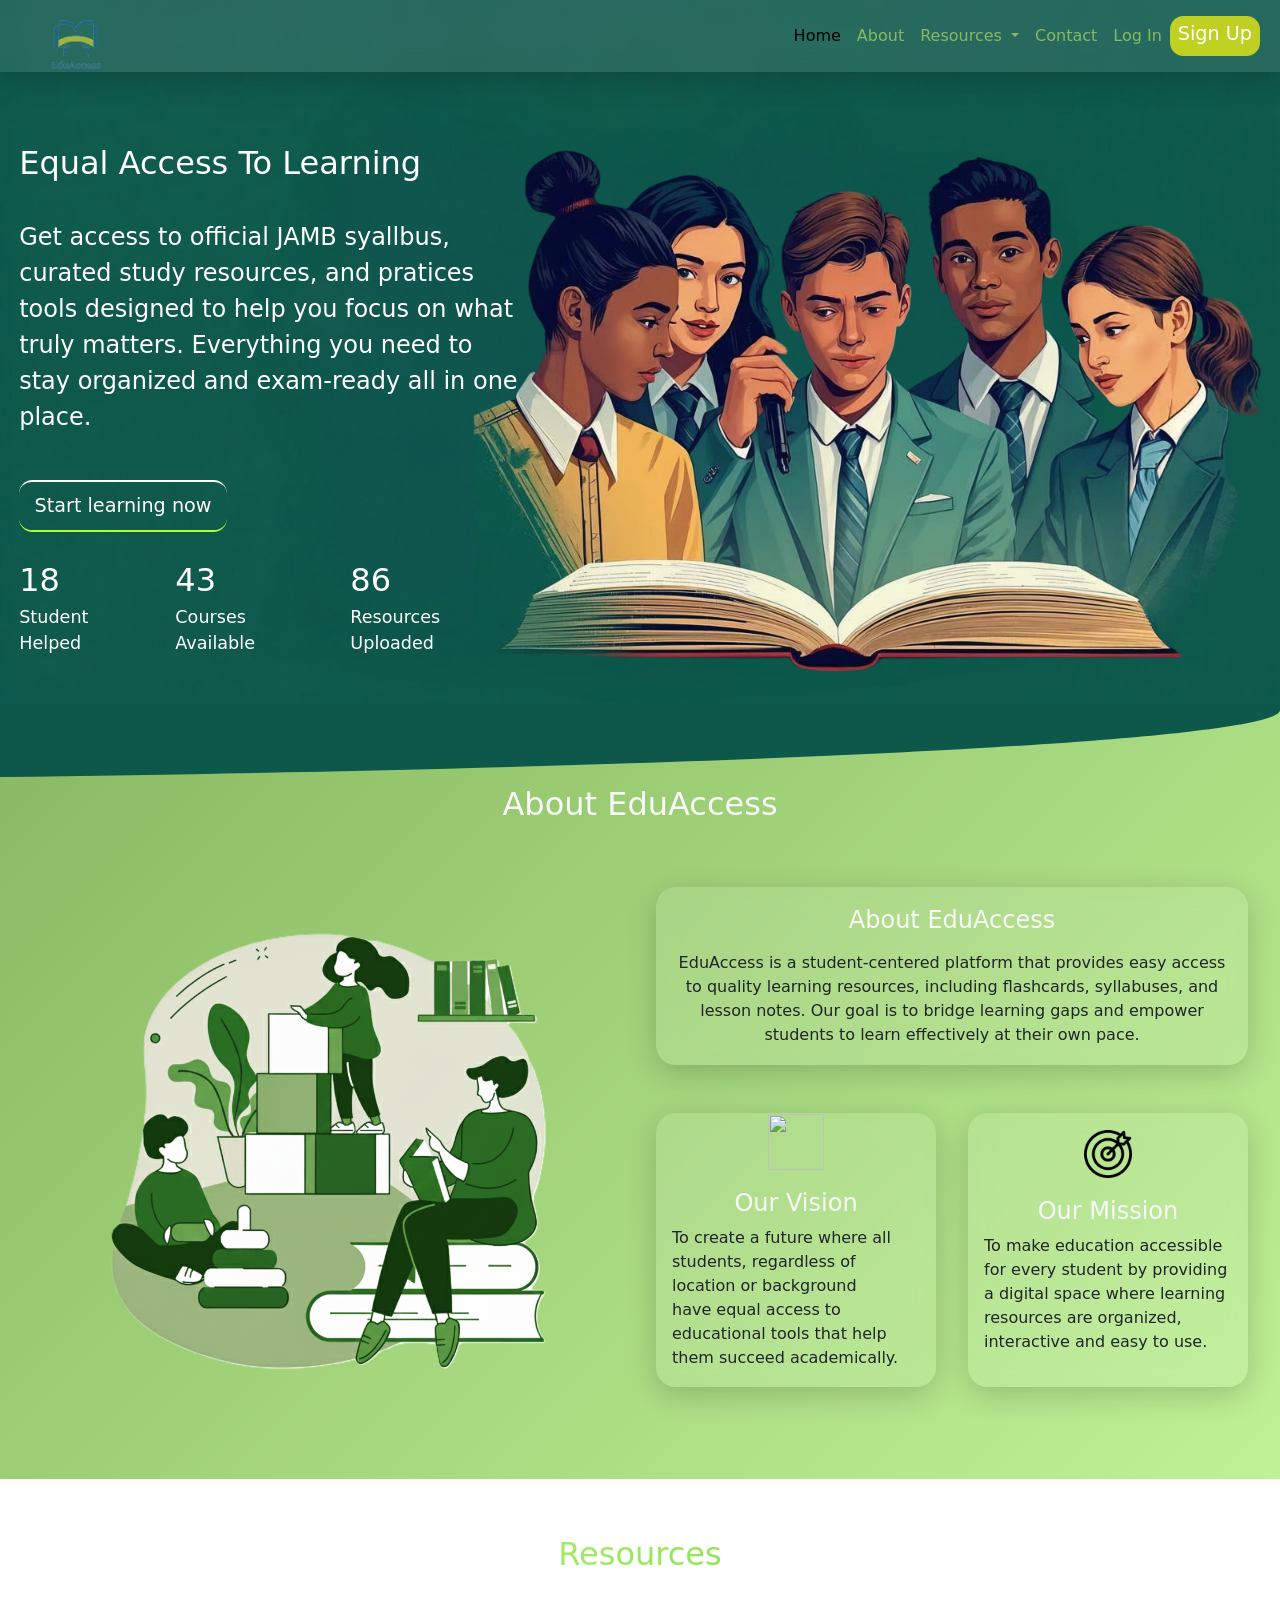
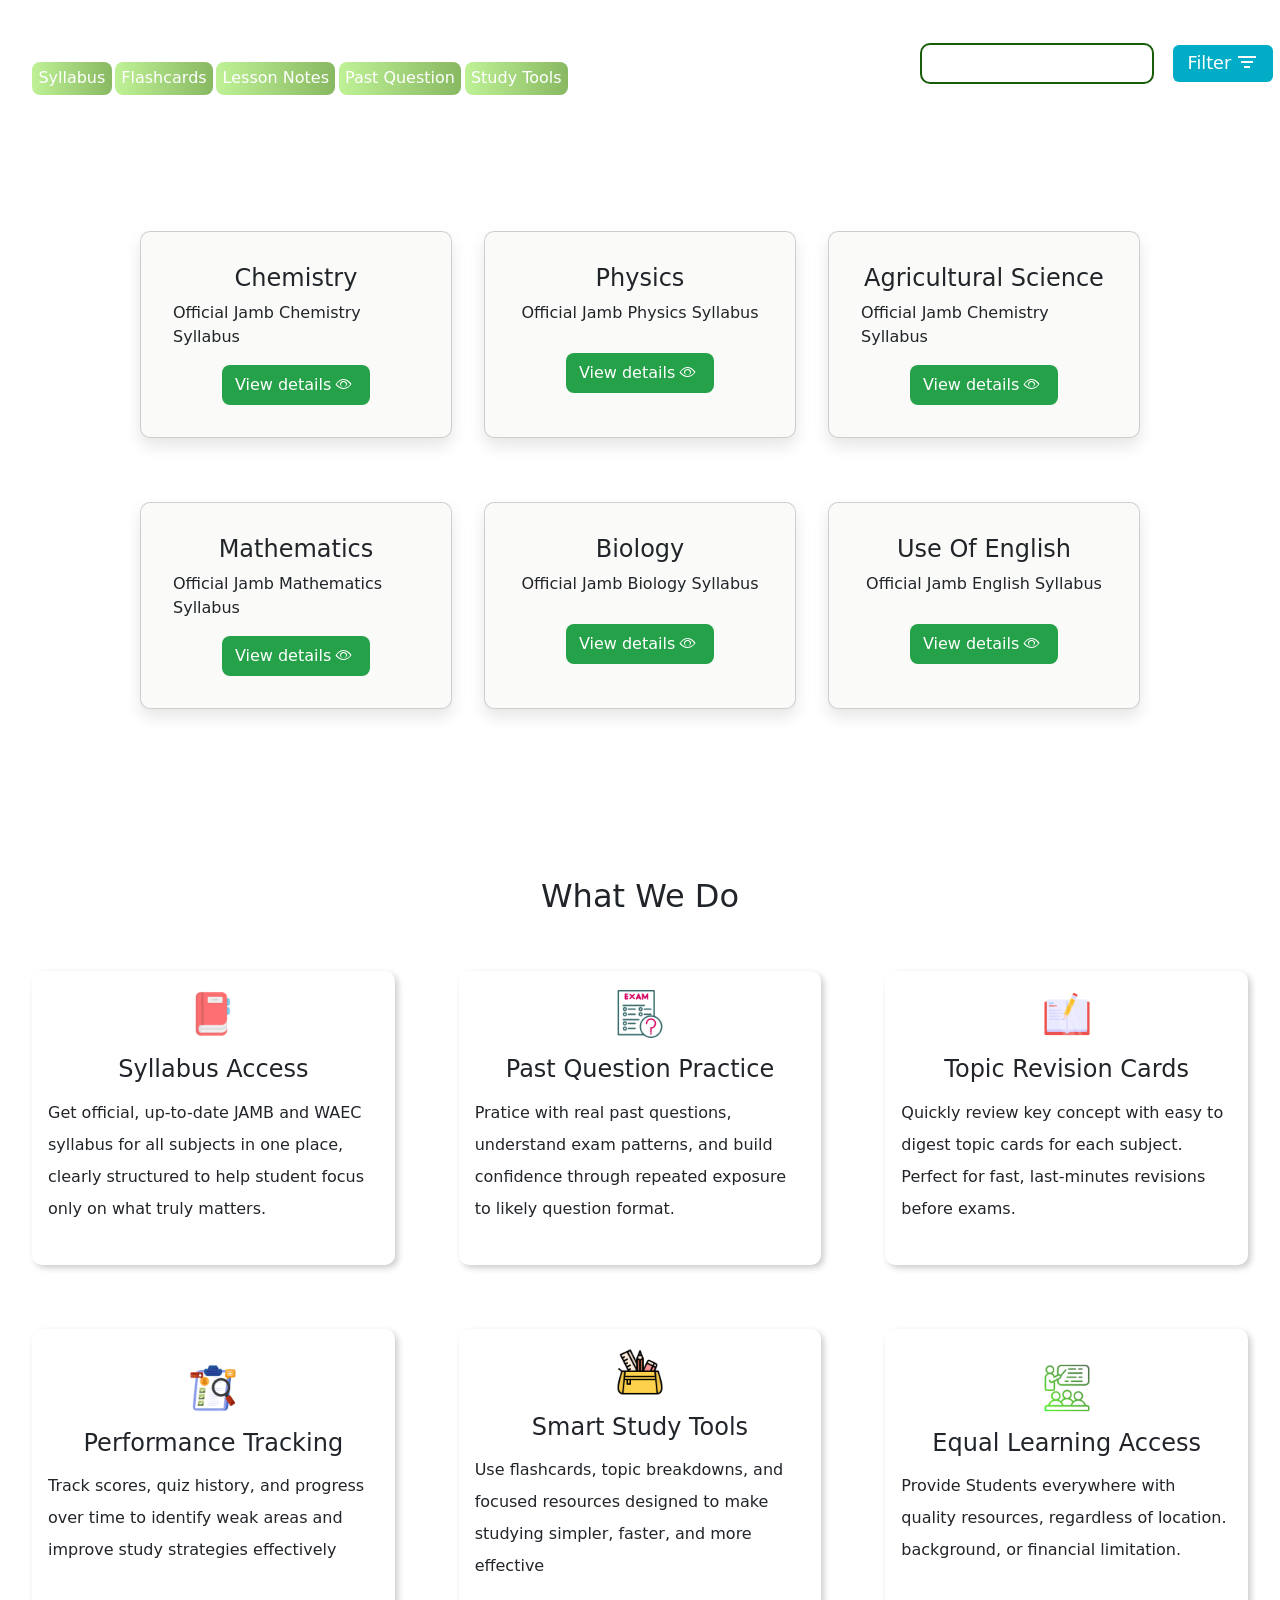
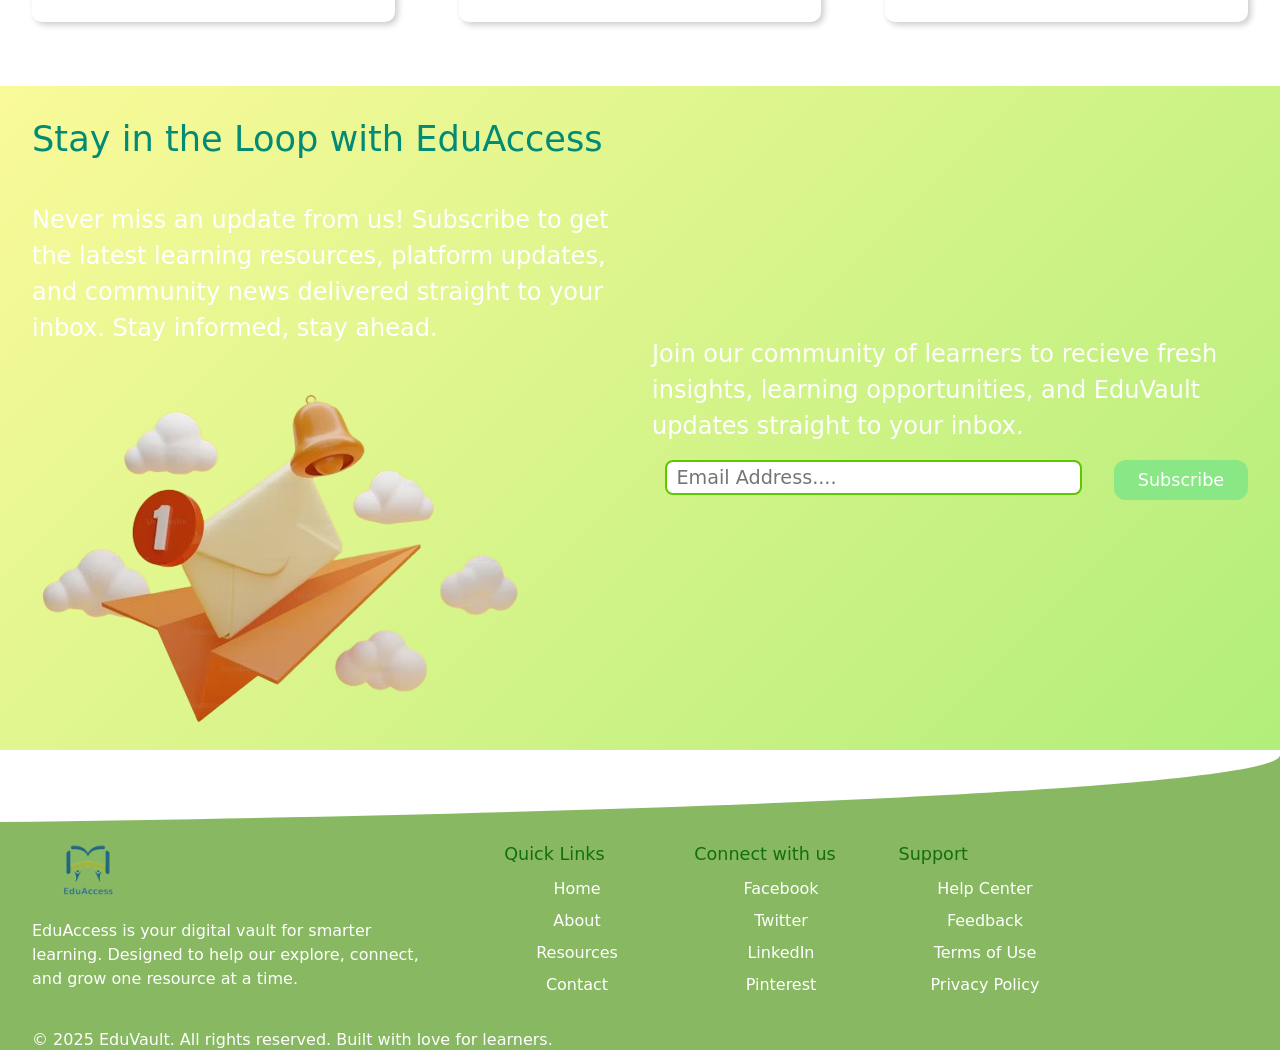
==== commit b5242ec3: "Added new features to my site" ====
--- a/index.html
+++ b/index.html
@@ -118,6 +118,16 @@
         </svg>
       </div>
       <div class="abt-wrapper">
+        <div id="lockModal" class="lock-modal" style="display: none;">
+          <div class="lock-modal-overlay"></div>
+          <div class="lock-modal-content">
+            <buuton class="lock-modal-close" id="closeLockModal">X</buuton>
+            <div class="lock-modal-icon">🔒</div>
+            <h3 class="lock-modal-title">Content Locked</h3>
+            <p class="lock-modal-message" id="lockModalMessage">Sign in to access this resource</p>
+            <a href="sign-up.html" class="lock-modal-signup-btn">Sign Up</a>
+          </div>
+        </div>
         <div class="abt-img-container">
           <img src="images/abt-illustration.png" alt="">
         </div>
@@ -534,9 +544,9 @@
   <script src="https://cdn.jsdelivr.net/npm/bootstrap@5.0.2/dist/js/bootstrap.bundle.min.js"
     integrity="sha384-MrcW6ZMFYlzcLA8Nl+NtUVF0sA7MsXsP1UyJoMp4YLEuNSfAP+JcXn/tWtIaxVXM"
     crossorigin="anonymous"></script>
-
+  <script type="module" src="javascript/homepage-auth.js"></script>
   <script src="javascript/script.js"></script>
-  <script type="module" src="javascript/homepage-auth.js"></script>
+
 
 
 
--- a/styles/style.css
+++ b/styles/style.css
@@ -4,19 +4,19 @@
   box-sizing: border-box;
 }
 
- :root {
+:root {
   --primary-color: ;
   --secondary-color: ;
   --accent-color-text: ;
   --cta-btn-color: ;
-  --cta-btn-size: clamp(0.5) --text-color:;
+  --cta-btn-size: clamp(0.5) --text-color: ;
   --transparent-background: transparent;
   --text-size: clamp(0.5rem, 1vw + 1rem, 1.5rem);
   ---link-style: none;
   --section-header: 2.3rem;
-   --section-padding: 2em 2.5em; 
+  --section-padding: 2em 2.5em;
   --nav-link: ;
-} 
+}
 
 header {
   background: rgba(255, 255, 255, 0.1);
@@ -26,11 +26,9 @@
   top: 0rem;
   width: 100%;
   margin-bottom: 0.5em;
-  box-shadow: 0px 6px 30px rgba(0, 0, 0, 0.20);
+  box-shadow: 0px 6px 30px rgba(0, 0, 0, 0.2);
   z-index: 3;
-
-}
-
+}
 
 .edu-access-logo {
   position: absolute;
@@ -40,7 +38,6 @@
   object-fit: cover;
 }
 
-
 .navbar-toggler {
   border: none;
 }
@@ -57,13 +54,13 @@
   color: #fff;
 }
 
-.nav-link{
+.nav-link {
   color: #88b962;
   position: relative;
 }
- .active{
+.active {
   color: #adff2f;
- }
+}
 
 .nav-link:hover {
   color: #86ee37ff;
@@ -85,10 +82,7 @@
 .dropdown-item:hover {
   background-color: transparent !important;
   color: #88b962 !important;
-
-}
-
-
+}
 
 .signUp {
   border: none;
@@ -106,7 +100,6 @@
   background-size: cover;
   width: 100%;
   height: 100%;
-
 }
 
 .hero-text-content {
@@ -115,16 +108,15 @@
   padding-bottom: 2em;
 }
 
-.hero-section h2{
-  color: #fff;
-  
+.hero-section h2 {
+  color: #fff;
 }
 
 .hero-section p {
   font-size: clamp(0.5rem, 1vw + 1rem, 1.5rem);
   line-height: clamp();
   width: 40%;
-  padding-top: 1.2em; 
+  padding-top: 1.2em;
   padding-bottom: 1.2em;
   color: white;
 }
@@ -145,70 +137,66 @@
   color: #fff;
   text-decoration: none;
   font-size: 1.2rem;
-   transition: all 0.3s ease-in-out;
-}
-
-.learnNow:hover{
-  background-color: #25A249;
+  transition: all 0.3s ease-in-out;
+}
+
+.learnNow:hover {
+  background-color: #25a249;
   cursor: pointer;
   transform: translateY(-10%) scaleX(0.9);
- 
-}
-
+}
 
 .counter-container {
   display: flex;
   flex-direction: row;
   column-gap: 1.2rem;
-  
-}
-
-
-.counter-card .counter{
+}
+
+.counter-card .counter {
   color: #fff;
   font-size: 2rem;
 }
 
-.counter-card .counter-text{
+.counter-card .counter-text {
   padding: 0;
   font-size: 1.1rem;
   color: #fff;
   text-align: center;
 }
 
-.abt-svg{
-  fill: #0E584B !important;
-}
-
-.abt-section{
+.abt-svg {
+  fill: #0e584b !important;
+}
+
+.abt-section {
   padding: 5em 2em 2em 2em;
   position: relative;
   background: linear-gradient(135deg, #88b962 0%, #bff196 100%);
 }
 
-.abt-section h2{
+.abt-section h2 {
   text-align: center;
   color: #f9faf8;
 }
 
-.abt-wrapper{
-display: grid;
-grid-template-columns: repeat(auto-fit, minmax(200px, 1fr));
-gap: 2rem;
-margin-top: 2em;
-}
-
-.abt-wrapper>.abt-img-container{
+.abt-wrapper {
+  display: grid;
+  grid-template-columns: repeat(auto-fit, minmax(200px, 1fr));
+  gap: 2rem;
+  margin-top: 2em;
+}
+
+.abt-wrapper > .abt-img-container {
   display: flex;
   justify-content: center;
   align-items: flex-start;
 }
 
-.abt-img-container img{
-  width: 100%; 
-}
-
-.abt-wrapper .abt-text-content-container{
+.abt-img-container img {
+  width: 100%;
+}
+
+.abt-wrapper .abt-text-content-container {
   display: grid;
   grid-template-columns: repeat(auto-fit, minmax(210px, 1fr));
   margin-top: 2em;
@@ -216,16 +204,14 @@
   max-height: 500px;
 }
 
-.abt-text-content-container h4{
+.abt-text-content-container h4 {
   color: #f9faf8;
-  padding-top: 0.8em ;
-}
-
-
-
-.abt-us{
-  text-align: center;
- grid-column:  1 / 3;
+  padding-top: 0.8em;
+}
+
+.abt-us {
+  text-align: center;
+  grid-column: 1 / 3;
   border-radius: 20px;
   background: rgba(255, 255, 255, 0.1);
   backdrop-filter: blur(10px);
@@ -234,14 +220,14 @@
   /* height: 200px; */
 }
 
-.abt-us p{
+.abt-us p {
   display: flex;
   justify-content: center;
   align-items: center;
   padding-top: 0.5em;
 }
 
-.our-vision{
+.our-vision {
   display: flex;
   justify-content: center;
   align-items: center;
@@ -254,12 +240,12 @@
   padding: 0 1em;
 }
 
-.our-vision>img{
+.our-vision > img {
   width: 3.5em;
   height: 3.5em;
 }
 
-.our-mission{
+.our-mission {
   display: flex;
   justify-content: center;
   align-items: center;
@@ -271,18 +257,17 @@
   padding: 0 1em;
 }
 
-.our-mission>img{
+.our-mission > img {
   width: 3em;
   height: 3em;
 }
-
 
 .resourceSection {
   margin-top: 1.5em;
   padding: 2em;
 }
 
-.gradient-text{
+.gradient-text {
   background: linear-gradient(to right, #bff196 20%, #72e01eff 80%);
   -webkit-background-clip: text;
   background-clip: text;
@@ -293,6 +278,122 @@
   font-size: 2rem;
 }
 
+/* Lock Modal Style */
+
+.lock-modal {
+  display: flex;
+  justify-content: center;
+  align-items: center;
+  position: fixed;
+  top: 0;
+  left: 0;
+  width: 100%;
+  height: 100%;
+  z-index: 1000;
+}
+
+.lock-modal-overlay {
+  position: absolute;
+  top: 0;
+  left: 0;
+  width: 100%;
+  height: 100%;
+  background-color: rgba(0, 0, 0, 0.7);
+  backdrop-filter: blur(10px);
+}
+
+.lock-modal-content {
+  position: relative;
+  background-color: #fff;
+  border-radius: 16px;
+  padding: 2.5em 1.8em;
+  max-width: 400px;
+  width: 90%;
+  box-shadow: 0 10px 40px rgba(0, 0, 0, 0.3);
+  text-align: center;
+  animation: modalSlidesIn 0.3s ease-out;
+}
+
+@keyframes modalSlidesIn {
+  from {
+    transform: translateY(-50px);
+    opacity: 0;
+  }
+  to {
+    transform: translateY(0);
+    opacity: 1;
+  }
+}
+
+.lock-modal-close {
+  display: flex;
+  justify-content: center;
+  align-items: center;
+  position: absolute;
+  top: 15px;
+  right: 15px;
+  background: transparent;
+  border: none;
+  font-size: 1.7rem;
+  color: #666;
+  cursor: pointer;
+  width: 2em;
+  height: 2em;
+  border-radius: 50%;
+  transition: all 0.3s ease;
+}
+
+.lock-modal-close:hover {
+  background-color: #f0f0f0;
+  color: #333;
+}
+
+.lock-modal-title {
+  font-size: 1.5rem;
+  font-weight: 600;
+  color: #333;
+  margin-bottom: 0.9em;
+}
+
+.lock-modal-message {
+  font-size: 1rem;
+  color: #666;
+  margin-bottom: 2.3rem;
+  line-height: 1.5;
+}
+
+.lock-modal-signup-btn {
+  display: inline-block;
+  padding: 0.8em 2.5em;
+  background: #4caf50;
+  color: #fff;
+  text-decoration: none;
+  border-radius: 10px;
+  font-size: 1.2em;
+  font-weight: 600;
+  transition: all 0.3s;
+}
+
+.lock-modal-signup-btn:hover {
+  background: transparent;
+  border: 2px solid #89f58c;
+  color: #136e0f;
+  font-weight: 800;
+}
+
+.locked-card {
+  position: relative;
+  cursor: not-allowed;
+  opacity: 0.7;
+}
+
+.locked-card::after {
+  content: '🔒';
+  position: absolute;
+  top: 0.6em;
+  right: 0.6em;
+  font-size: 1.3rem;
+}
 
 .filter-section {
   display: flex;
@@ -302,16 +403,15 @@
   width: 100%;
 }
 
-.button-tabs{
+.button-tabs {
   display: flex;
   gap: 0.2rem;
 }
 
-.button-tabs>.dropdown>button{
-    display: inline-flex;
-  align-items: center;
- background: linear-gradient(90deg, #bff196 0%, #88b962 100%);
-     
+.button-tabs > .dropdown > button {
+  display: inline-flex;
+  align-items: center;
+  background: linear-gradient(90deg, #bff196 0%, #88b962 100%);
   font-weight: 500;
   padding: 0.3em 0.4em;
   border: none;
@@ -321,7 +421,7 @@
   transition: all 0.3s ease-in-out;
 }
 
-.button-tabs button{
+.button-tabs button {
   display: inline-flex;
   align-items: center;
   background: linear-gradient(90deg, #bff196 0%, #88b962 100%);
@@ -345,16 +445,7 @@
   position: relative;
 }
 
-/* 
-.filter-bar > i {
-  position: absolute;
-  left: 4px;
-  color: #2f5d8c;
-  font-size: 1.1rem;
-} */
-
-
-input[type="search"] {
+input[type='search'] {
   padding: 0.4em 0.4em 0.4em 1.5em;
   outline: none;
   flex: 1;
@@ -363,8 +454,8 @@
 }
 
 /* When user is typing / focused */
-input[type="search"]:focus,
-input[type="search"]:focus-visible {
+input[type='search']:focus,
+input[type='search']:focus-visible {
   border: 2px solid #00acc6;
   outline: none;
 }
@@ -392,11 +483,9 @@
   padding: 1em;
 }
 
- .hide{
+.hide {
   display: none !important;
 }
-
-
 
 .flashcard-resource-container .flashcard {
   display: flex;
@@ -407,28 +496,25 @@
   color: #000;
   padding: 1.25em 1em 0 1em;
   border-radius: 12px;
-  box-shadow: 0 8px 16px rgba(0,0,0,0.1);
+  box-shadow: 0 8px 16px rgba(0, 0, 0, 0.1);
   transition: all 0.18s ease-in-out;
   position: relative;
 }
 
-
 .flashcard-resource-container .resource-card:hover {
   transform: translateY(-6px);
 }
-  
-
-  .flashcard{
-    display: flex;
-    justify-content: center;
-    align-items: center;
-  }
-
-  .flashcard img{
-    width: 3em;
-    height: 3em;
-    
-  }
+
+.flashcard {
+  display: flex;
+  justify-content: center;
+  align-items: center;
+}
+
+.flashcard img {
+  width: 3em;
+  height: 3em;
+}
 
 .syllabus-cards {
   display: grid;
@@ -444,10 +530,9 @@
   align-items: center;
   flex-direction: column;
   background-color: #fafbf9ff;
-  box-shadow: 0 8px 16px rgba(0,0,0,0.1);
+  box-shadow: 0 8px 16px rgba(0, 0, 0, 0.1);
   border-radius: 10px;
   padding: 2em;
-
 }
 
 .view-syllabus-btn {
@@ -457,7 +542,7 @@
   gap: 0.5em;
   position: relative;
   margin: auto;
-  background-color: #25A249;
+  background-color: #25a249;
   color: #fff;
   width: 60%;
   text-align: center;
@@ -466,16 +551,15 @@
   padding: 0.5em;
   padding-right: 0.8em;
 }
-.center-text-icon{
-  text-align: center;
-}
-
-.view-syllabus-btn>i {
+.center-text-icon {
+  text-align: center;
+}
+
+.view-syllabus-btn > i {
   position: absolute;
   top: 50%;
   transform: translateY(-50%);
   right: 0.2em;
-  
 }
 
 /* Modal overlay */
@@ -512,14 +596,13 @@
 }
 
 /* Modal Header */
-.modal-header{
+.modal-header {
   display: flex;
   justify-content: space-between;
   align-items: center;
   column-gap: 2em;
   padding: 0.5em 1em;
 }
-
 
 /* Modal title */
 #modalTitle {
@@ -562,27 +645,25 @@
   cursor: pointer;
 }
 
-#closeModal i{
+#closeModal i {
   font-weight: 9000;
 }
 
 .service-section {
   margin: 3em 0;
   padding: 1em 2em;
-
-}
-
-.service-section h2{
+}
+
+.service-section h2 {
   text-align: center;
   padding: 1em;
 }
 
 .service-card-container {
- display: grid;
- grid-template-columns: repeat(auto-fit, minmax(280px, 1fr));
- gap:  4em;
- margin-top: 1.5em;
-
+  display: grid;
+  grid-template-columns: repeat(auto-fit, minmax(280px, 1fr));
+  gap: 4em;
+  margin-top: 1.5em;
 }
 
 .service-card {
@@ -591,27 +672,25 @@
   align-items: center;
   flex-direction: column;
   width: 100%;
-  box-shadow: 3px 3px 6px rgba(0, 0, 0, 0.20);
+  box-shadow: 3px 3px 6px rgba(0, 0, 0, 0.2);
   border-radius: 10px;
   transition: box-shadow 0.3s ease;
   padding: 1.2em 1em;
 }
 
-
-.service-card img{
+.service-card img {
   width: 3em;
   height: 3em;
   margin-bottom: 0.3em;
 }
 
-.service-card h4{
+.service-card h4 {
   padding-top: 0.5em;
 }
 
-.service-card p{
+.service-card p {
   padding: 0.3em 0;
 }
-
 
 .service-card:hover {
   box-shadow: 0 8px 20px rgba(0, 0, 0, 0.18);
@@ -620,11 +699,6 @@
 .service-card-info {
   line-height: 2;
 }
-
-
-
-
-
 
 .newsletter-section {
   background: linear-gradient(135deg, #fafa99ff 0%, #b2ee7aff 100%);
@@ -639,7 +713,6 @@
 .newsletter-left-section {
   width: 50%;
   max-height: 600px;
-  
 }
 
 .newsletter-left-section h2 {
@@ -648,13 +721,11 @@
   padding-bottom: 0.5em;
 }
 
-
-.newsletter-left-section p{
+.newsletter-left-section p {
   margin-top: 1em;
   line-height: 1.5;
   font-size: 1.5rem;
   color: #fff;
-
 }
 
 .newsletter-right-section {
@@ -665,16 +736,15 @@
   max-height: 600px;
 }
 
-.newsletter-right-section p{
+.newsletter-right-section p {
   line-height: 1.5;
   font-size: 1.5rem;
-color: #fff;
-}
-
-form{
+  color: #fff;
+}
+
+form {
   display: flex;
   gap: 0.8rem;
-
 }
 
 .newsletter-form input {
@@ -691,11 +761,10 @@
   padding-left: 0.5em;
 }
 
-input[type="email"]:focus,
-input[type="email"]:focus-visible {
+input[type='email']:focus,
+input[type='email']:focus-visible {
   border: 2px solid #89e885;
 }
-
 
 .newsletter-signup-btn {
   flex: 1;
@@ -717,12 +786,7 @@
   transform: scale(0.95) translateY(-10%);
 }
 
-
-
-
-
-
-footer{
+footer {
   position: relative;
   width: 100%;
   height: 300px;
@@ -730,47 +794,44 @@
   padding: 5em 2em 2em 2em;
 }
 
-
 .custom-shape-divider-top-1768164369 {
-    position: absolute;
-    top: 0;
-    left: 0;
-    width: 100%;
-    overflow: hidden;
-    line-height: 0;
-    transform: scaleX(-1);
+  position: absolute;
+  top: 0;
+  left: 0;
+  width: 100%;
+  overflow: hidden;
+  line-height: 0;
+  transform: scaleX(-1);
 }
 
 .custom-shape-divider-top-1768164369 svg {
-    position: relative;
-    display: block;
-    width: calc(300% + 1.3px);
-    height: 81px;
+  position: relative;
+  display: block;
+  width: calc(300% + 1.3px);
+  height: 81px;
 }
 
 .custom-shape-divider-top-1768164369 .shape-fill {
-    fill: #FFFFFF;
-}
-
+  fill: #ffffff;
+}
 
 .footer-resource-container {
-display: flex;
-justify-content: space-between;
-align-items: center;
-gap: 3em;
-
-}
-
-.footer-grid-items>.footer-grid-card:first-of-type{
+  display: flex;
+  justify-content: space-between;
+  align-items: center;
+  gap: 3em;
+}
+
+.footer-grid-items > .footer-grid-card:first-of-type {
   width: 400px;
   height: 200px;
   color: #fff;
 }
 
-.footer-grid-card .title-logo{
-  display: flex;
-   gap: 0.1rem;
-   margin-bottom: 0.5em;
+.footer-grid-card .title-logo {
+  display: flex;
+  gap: 0.1rem;
+  margin-bottom: 0.5em;
 }
 
 .title-logo > img {
@@ -778,96 +839,86 @@
   object-fit: cover;
 }
 
-
-.footer-grid-item{
+.footer-grid-item {
   display: grid;
   place-items: center;
   width: 150px;
   height: 180px;
 }
 
-.footer-grid-item>.footer-grid-card h6{
-font-size: 1.1rem;
-color: #136e0f;
-}
-
-.footer-grid-item>.footer-grid-card li{
+.footer-grid-item > .footer-grid-card h6 {
+  font-size: 1.1rem;
+  color: #136e0f;
+}
+
+.footer-grid-item > .footer-grid-card li {
   display: grid;
   place-items: center;
   line-height: 2;
   list-style-type: none;
 }
 
-.footer-grid-item>.footer-grid-card a{
+.footer-grid-item > .footer-grid-card a {
   text-decoration: none;
   color: #fff;
   cursor: pointer;
 }
 
-.copyright-section h6{
-  color: #fff;
-}
-
-
-
+.copyright-section h6 {
+  color: #fff;
+}
 
 /** For tablet devices **/
 @media (min-width: 768px) and (max-width: 1023px) {
-    .custom-shape-divider-top-1768164369 svg {
-        width: calc(300% + 1.3px);
-        height: 109px;
-    }
+  .custom-shape-divider-top-1768164369 svg {
+    width: calc(300% + 1.3px);
+    height: 109px;
+  }
 }
 
 /** For mobile devices **/
 @media (max-width: 767px) {
-
-  .signUp{
+  .signUp {
     display: flex;
     justify-content: center;
     align-items: center;
     width: 25%;
     padding: 0.5em;
   }
-    .custom-shape-divider-top-1768164369 svg {
-        width: calc(300% + 1.3px);
-        height: 81px;
-    }
-
-    .hero-section p{
-      width: 80%;
-    }
-}
-
-
-
-
-
+  .custom-shape-divider-top-1768164369 svg {
+    width: calc(300% + 1.3px);
+    height: 81px;
+  }
+
+  .hero-section p {
+    width: 80%;
+  }
+}
 
 .custom-shape-divider-top-1769179711 {
-    position: absolute;
-    top: 0;
-    left: 0;
-    width: 100%;
-    overflow: hidden;
-    line-height: 0;
+  position: absolute;
+  top: 0;
+  left: 0;
+  width: 100%;
+  overflow: hidden;
+  line-height: 0;
 }
 
 .custom-shape-divider-top-1769179711 svg {
-    position: relative;
-    display: block;
-    width: calc(183% + 1.3px);
-    height: 150px;
+  position: relative;
+  display: block;
+  width: calc(183% + 1.3px);
+  height: 150px;
 }
 
 .custom-shape-divider-top-1769179711 .shape-fill {
-    fill: #FFFFFF;
+  fill: #ffffff;
 }
 
 /** For tablet devices **/
 @media (min-width: 768px) and (max-width: 1023px) {
-    .custom-shape-divider-top-1769179711 svg {
-        width: calc(180% + 1.3px);
-        height: 150px;
-    }
-}+  .custom-shape-divider-top-1769179711 svg {
+    width: calc(180% + 1.3px);
+    height: 150px;
+  }
+}
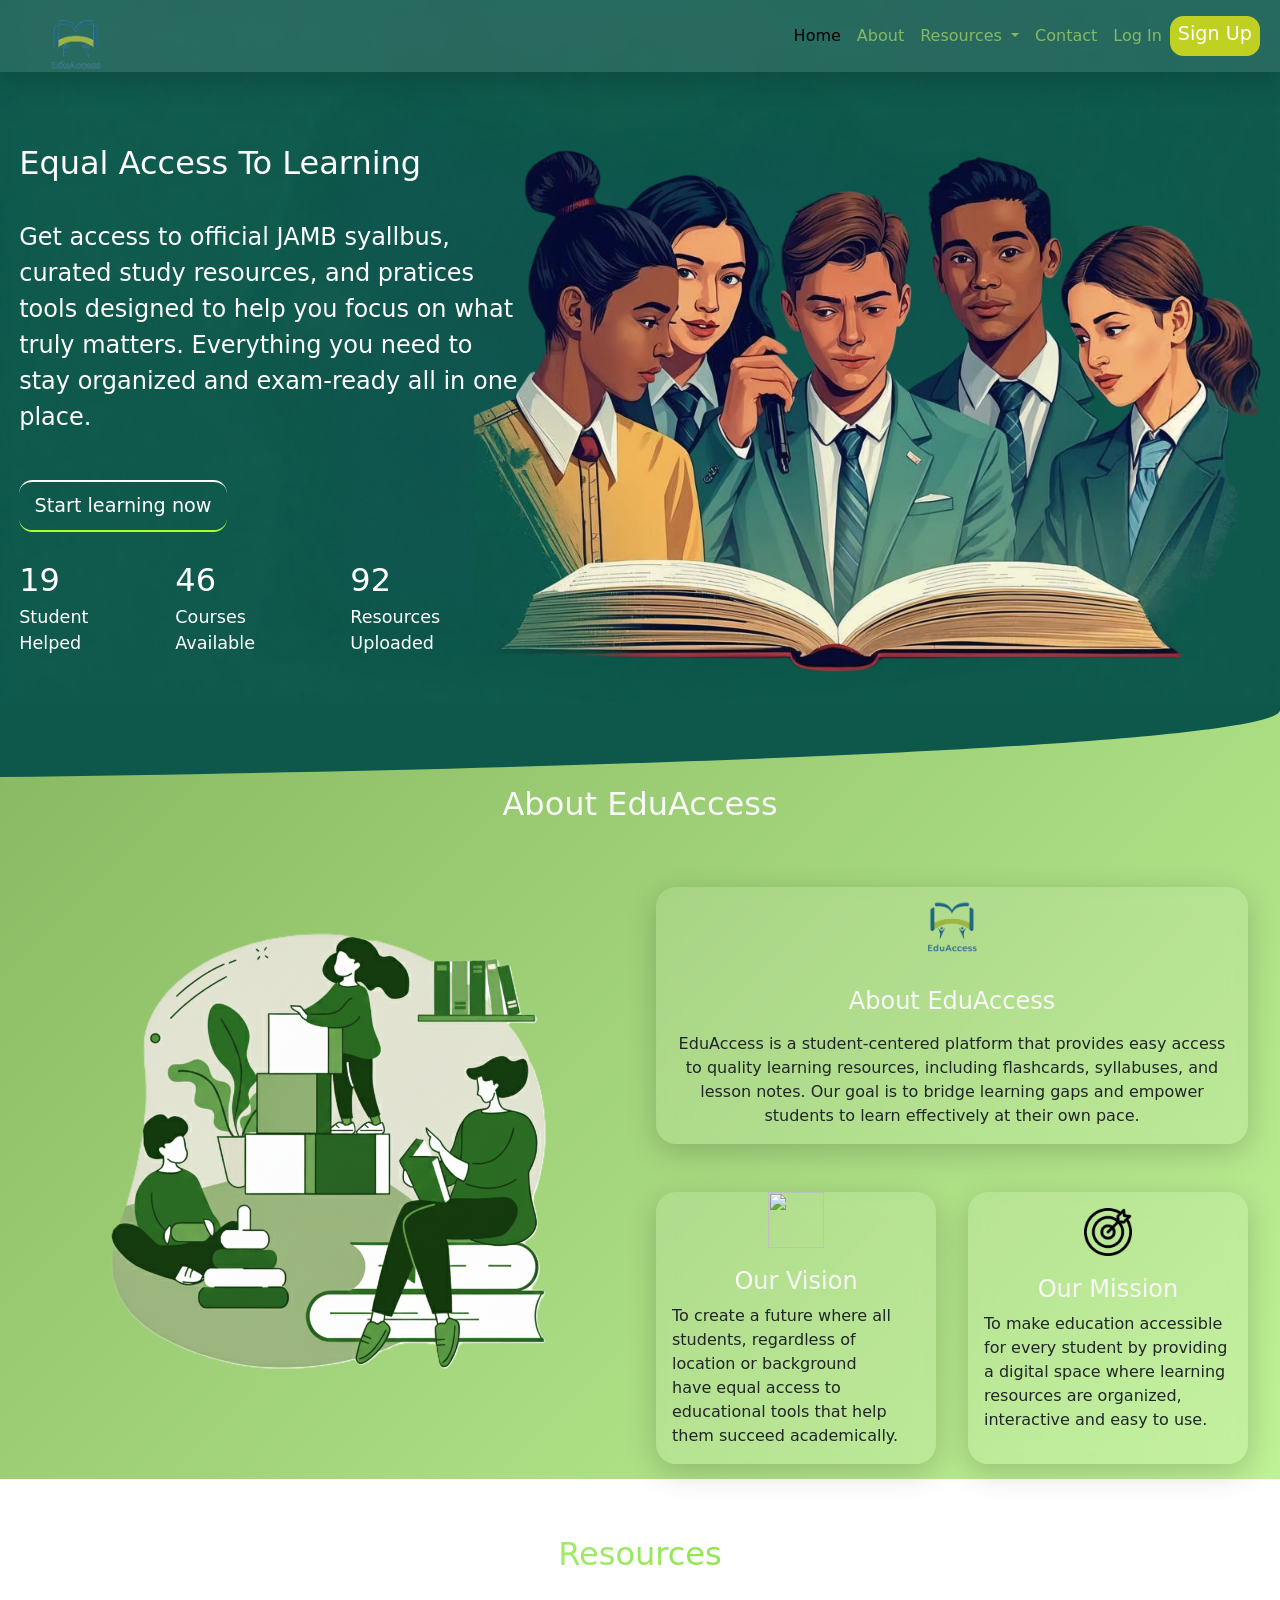
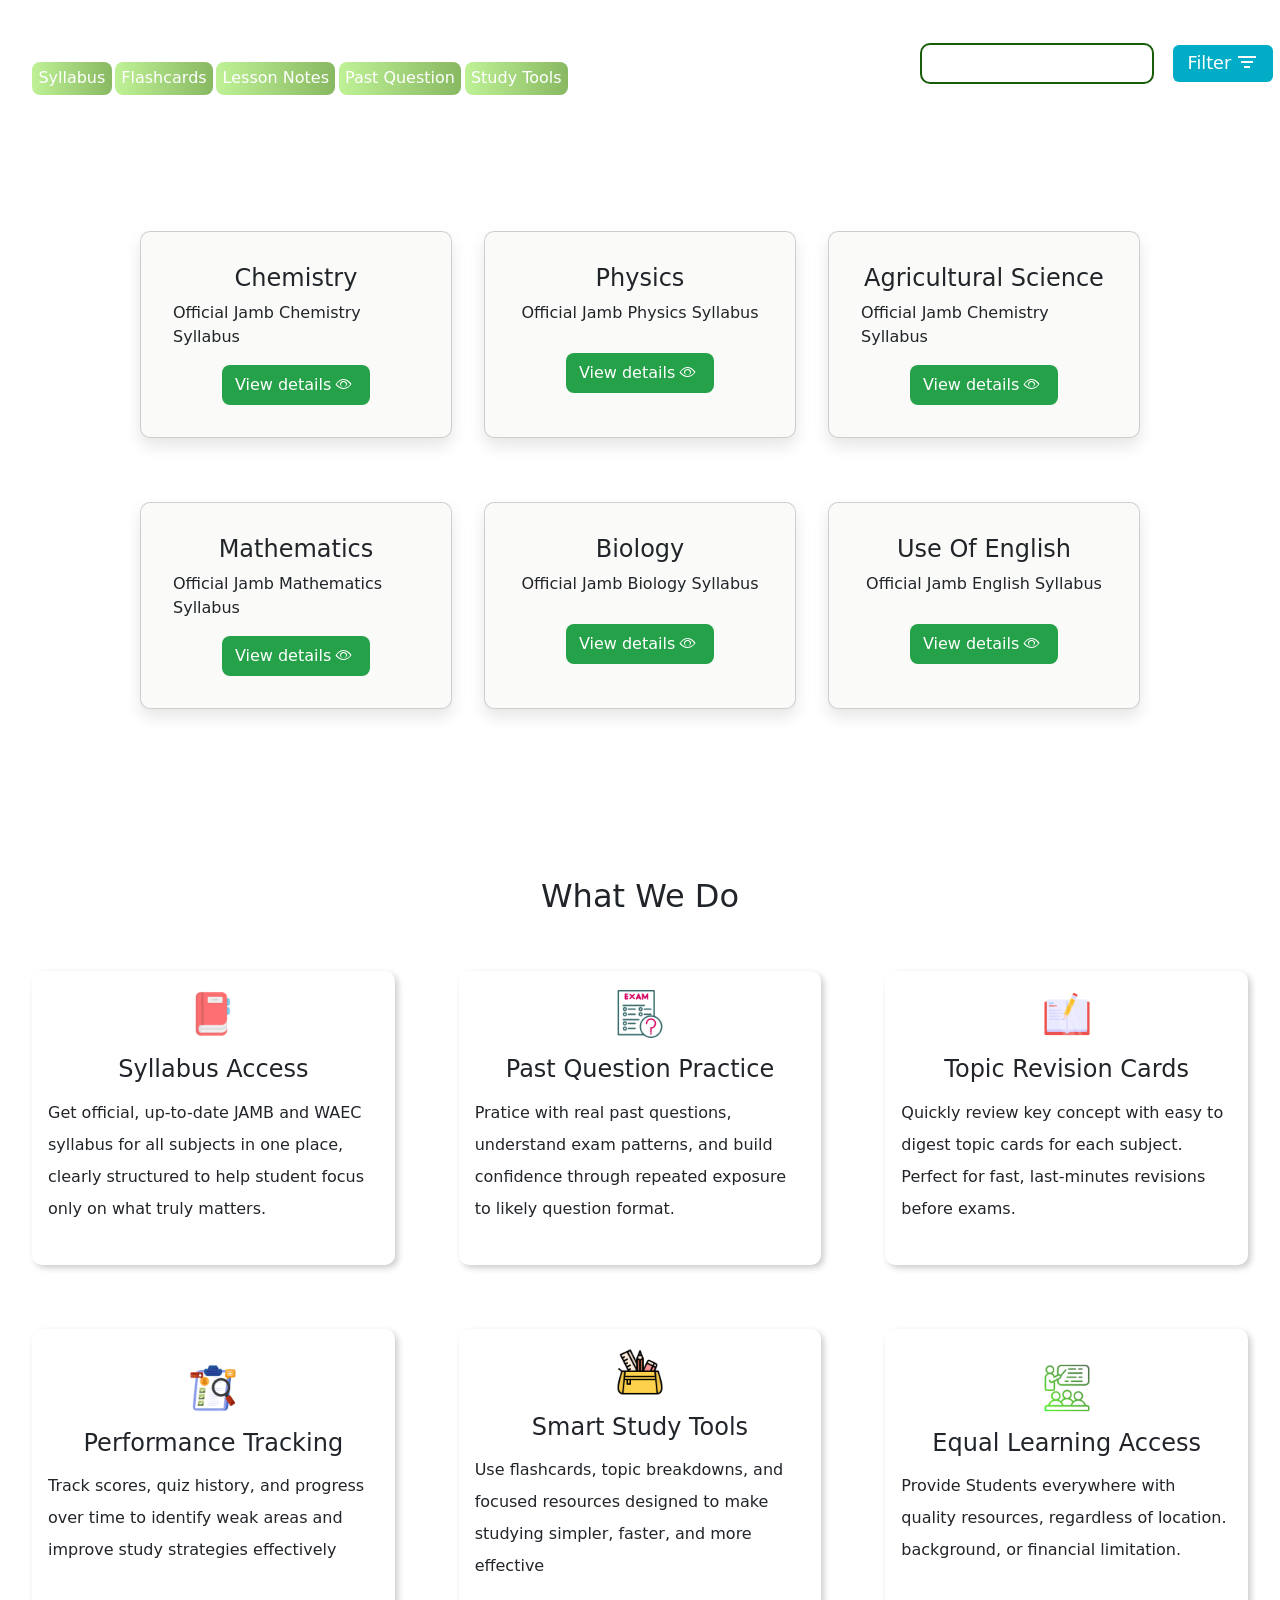
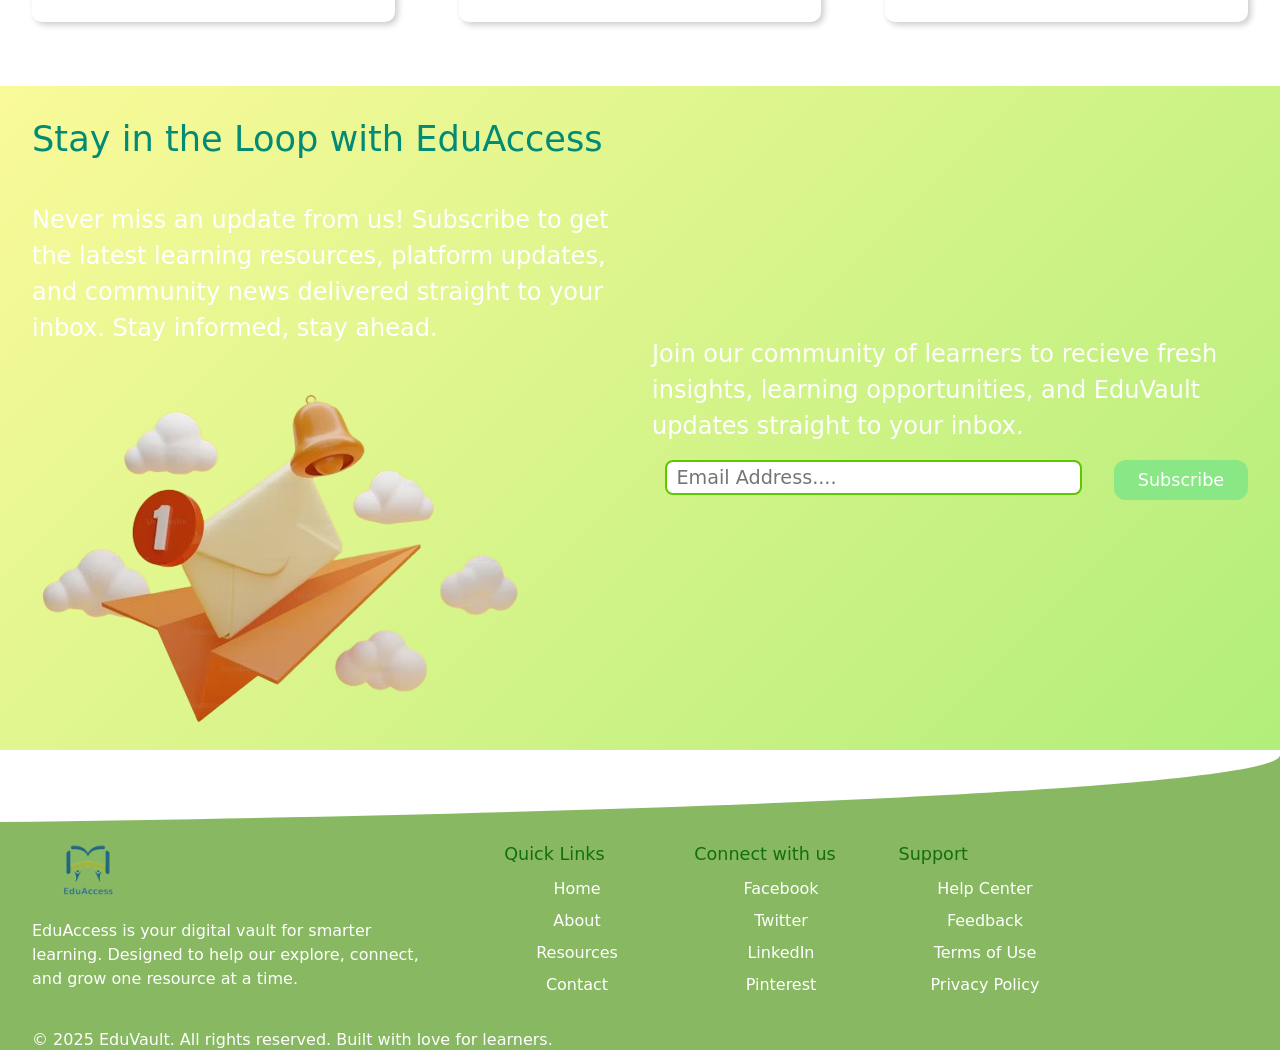
==== commit aa2874f2: "Changed homepage-auth.js file" ====
--- a/index.html
+++ b/index.html
@@ -5,7 +5,25 @@
   <meta charset="UTF-8">
   <meta name="viewport" content="width=device-width, initial-scale=1.0">
   <title>EduAccess</title>
-  <link href="https://cdn.jsdelivr.net/npm/bootstrap@5.0.2/dist/css/bootstrap.min.css" rel="stylesheet"
+  <meta name="description" content="Master JAMB  with powered packed practice question, personalized study plans, and comprehensive resources.">
+  <!-- Favicon -->
+  <link rel="apple-touch-icon" sizes="180x180" href="images/apple-touch-icon.png">
+  <link rel="icon" type="image/png" sizes="32x32" href="images/favicon-32x32.png">
+  <link rel="icon" type="image/png" sizes="16x16" href="images/favicon-16x16.png">
+  <link rel="manifest" href="images/site.webmanifest">
+<!--OG Tags -->
+  <meta property="og:type" content="website">
+  <meta property="og:url" content="https://edu-access-kappa.vercel.app/">
+  <meta property="og:title" content="JAMB Preparation Platform">
+  <meta property="og:description" content="Master JAMB  with powered packed practice question, personalized study plans, and comprehensive resources.">
+  <meta property="og:image" content="https://edu-access-kappa.vercel.app/images/og-image.png">
+
+  <meta property="twitter:card" content="summary_large_image">
+  <meta property="twitter:title" content="JAMB Preparation Platform">
+  <meta property="twitter:description" content="Master JAMB  with powered packed practice question, personalized study plans, and comprehensive resources.">
+  <meta property="twitter:image" content="https://edu-access-kappa.vercel.app/images/og-image.png">
+
+    <link href="https://cdn.jsdelivr.net/npm/bootstrap@5.0.2/dist/css/bootstrap.min.css" rel="stylesheet"
     integrity="sha384-EVSTQN3/azprG1Anm3QDgpJLIm9Nao0Yz1ztcQTwFspd3yD65VohhpuuCOmLASjC" crossorigin="anonymous">
   <link rel="stylesheet" href="https://cdn.jsdelivr.net/npm/bootstrap-icons@1.13.1/font/bootstrap-icons.min.css">
   <link rel="stylesheet" href="styles/style.css">
@@ -118,21 +136,12 @@
         </svg>
       </div>
       <div class="abt-wrapper">
-        <div id="lockModal" class="lock-modal" style="display: none;">
-          <div class="lock-modal-overlay"></div>
-          <div class="lock-modal-content">
-            <buuton class="lock-modal-close" id="closeLockModal">X</buuton>
-            <div class="lock-modal-icon">🔒</div>
-            <h3 class="lock-modal-title">Content Locked</h3>
-            <p class="lock-modal-message" id="lockModalMessage">Sign in to access this resource</p>
-            <a href="sign-up.html" class="lock-modal-signup-btn">Sign Up</a>
-          </div>
-        </div>
         <div class="abt-img-container">
           <img src="images/abt-illustration.png" alt="">
         </div>
         <div class="abt-text-content-container">
           <div class="abt-us">
+            <img src="images/eduaccess-logo.png" alt="About EduAccess Logo">
             <h4>About EduAccess</h4>
             <p>EduAccess is a student-centered platform that provides easy access to quality learning resources,
               including flashcards, syllabuses, and lesson notes.
@@ -161,8 +170,7 @@
 
       <h3 class="gradient-text">Resources</h3>
 
-      <div class="filter-section" data-aos="fade-up" data-aos-delay="200" data-aos-duration="1200" data-aos-once="true"
-        data-aos-easing="ease">
+      <div class="filter-section">
         <div class="button-tabs">
           <button data-name="syllabus">Syllabus</button>
           <button data-name="flashcard">Flashcards</button>
@@ -186,6 +194,16 @@
         </div>
       </div>
       <div class="resource-container">
+         <div id="lockModal" class="lock-modal" style="display: none;">
+          <div class="lock-modal-overlay" onclick="closeModal()"></div>
+          <div class="lock-modal-content">
+            <buuton class="lock-modal-close" id="closeLockModal" onclick=" closeModal()">X</buuton>
+            <div class="lock-modal-icon">🔒</div>
+            <h3 class="lock-modal-title">Content Locked</h3>
+            <p class="lock-modal-message" id="lockModalMessage">Sign in to access this resource</p>
+            <a href="sign-up.html" class="lock-modal-signup-btn">Sign Up</a>
+          </div>
+        </div>
         <div class="flashcard-resource-container">
 
           <div class="flashcard hide" data-aos="fade-up" data-aos-delay="0" data-aos-duration="1200"
@@ -544,7 +562,7 @@
   <script src="https://cdn.jsdelivr.net/npm/bootstrap@5.0.2/dist/js/bootstrap.bundle.min.js"
     integrity="sha384-MrcW6ZMFYlzcLA8Nl+NtUVF0sA7MsXsP1UyJoMp4YLEuNSfAP+JcXn/tWtIaxVXM"
     crossorigin="anonymous"></script>
-  <script type="module" src="javascript/homepage-auth.js"></script>
+  <script type="module" src="homepage-auth-simple(0).js"></script>
   <script src="javascript/script.js"></script>
 
 
--- a/styles/style.css
+++ b/styles/style.css
@@ -218,6 +218,10 @@
   box-shadow: 0 8px 30px rgba(0, 0, 0, 0.18);
   padding: 0 1em;
   /* height: 200px; */
+}
+
+.abt-us>img {
+  width: 7em;
 }
 
 .abt-us p {
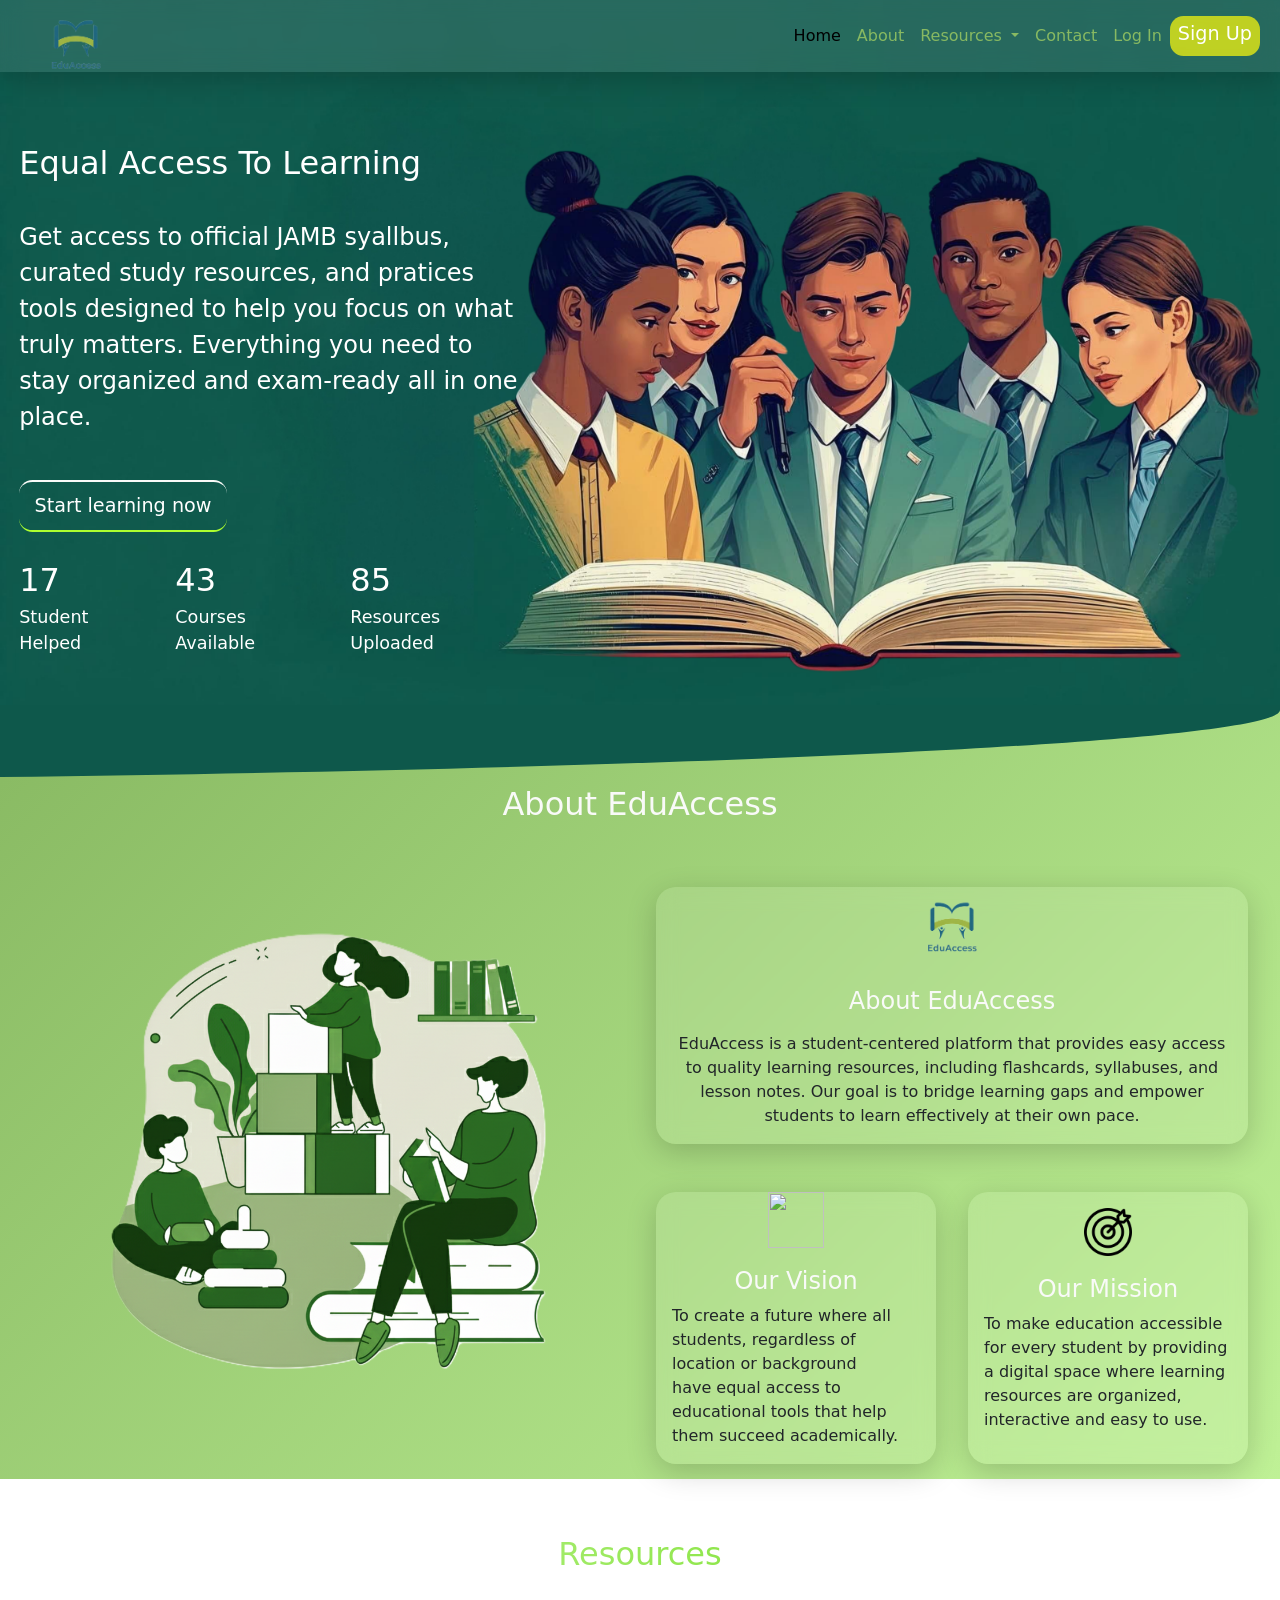
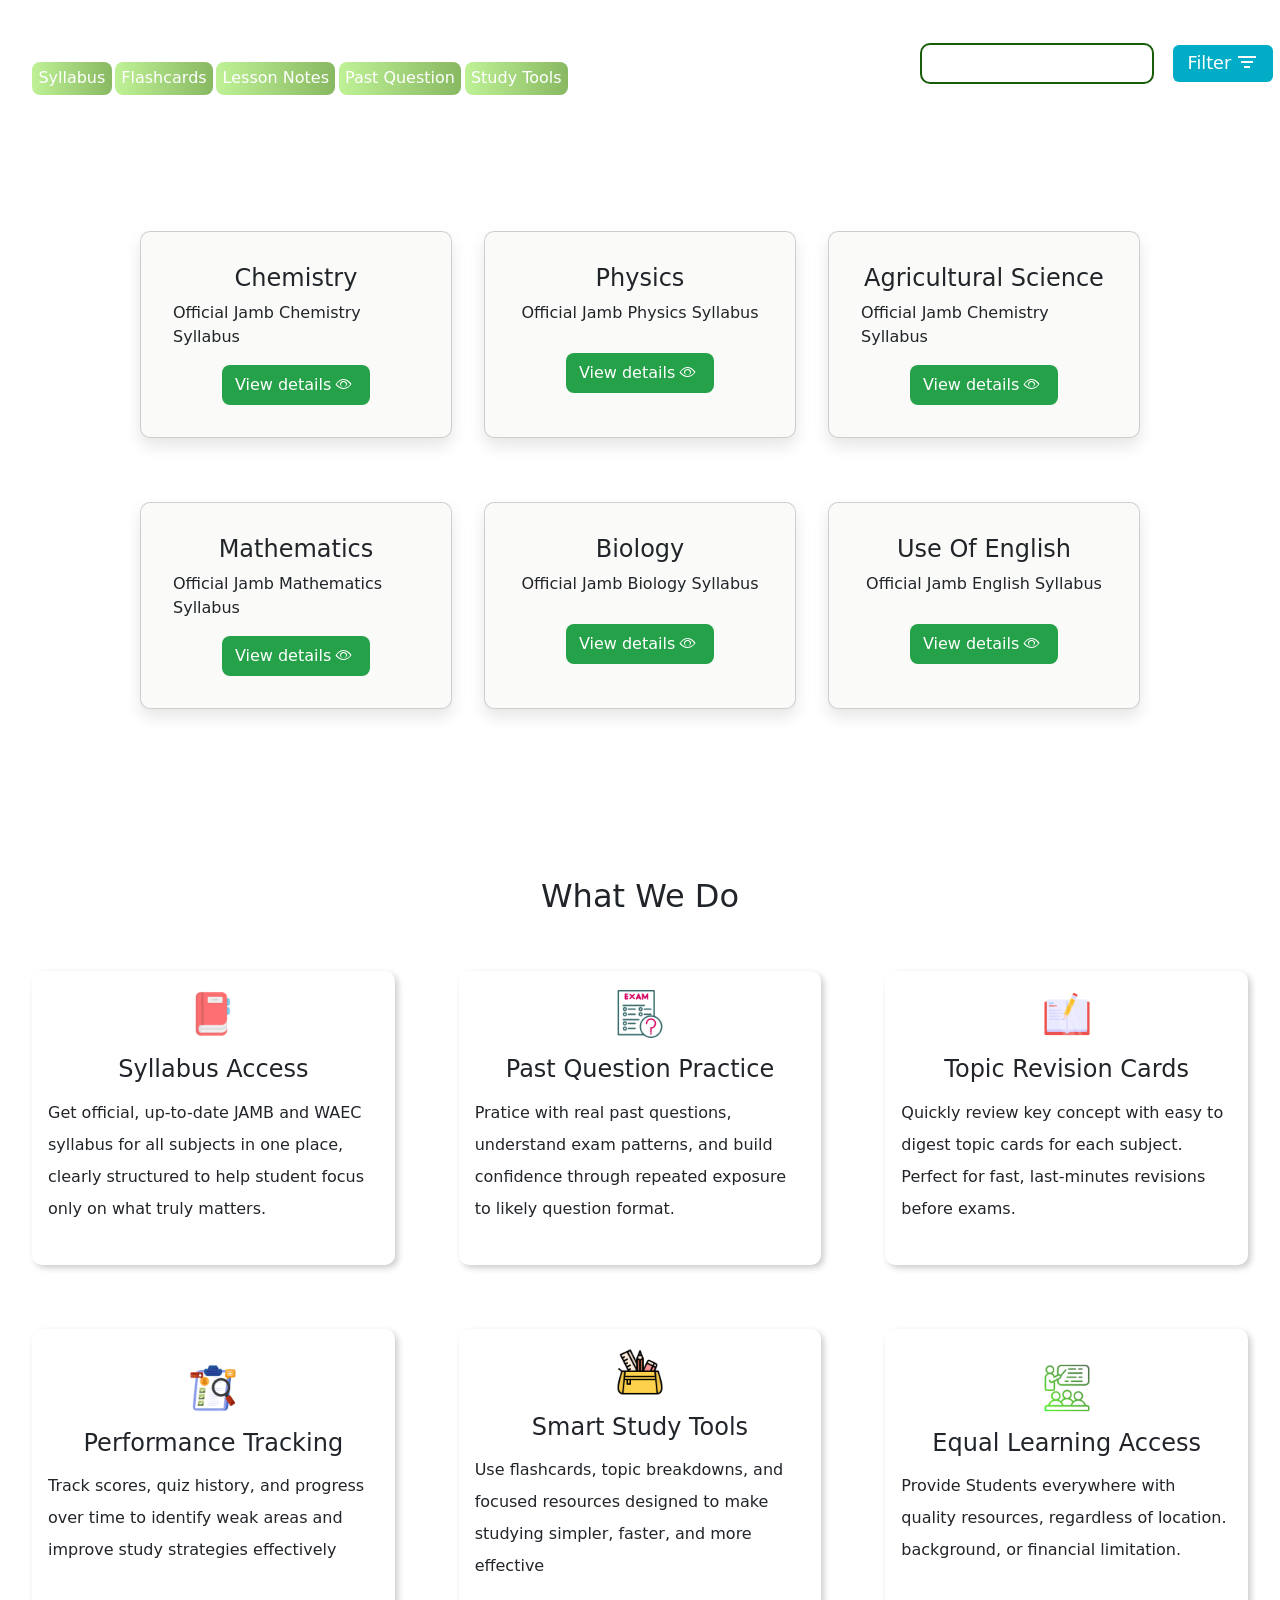
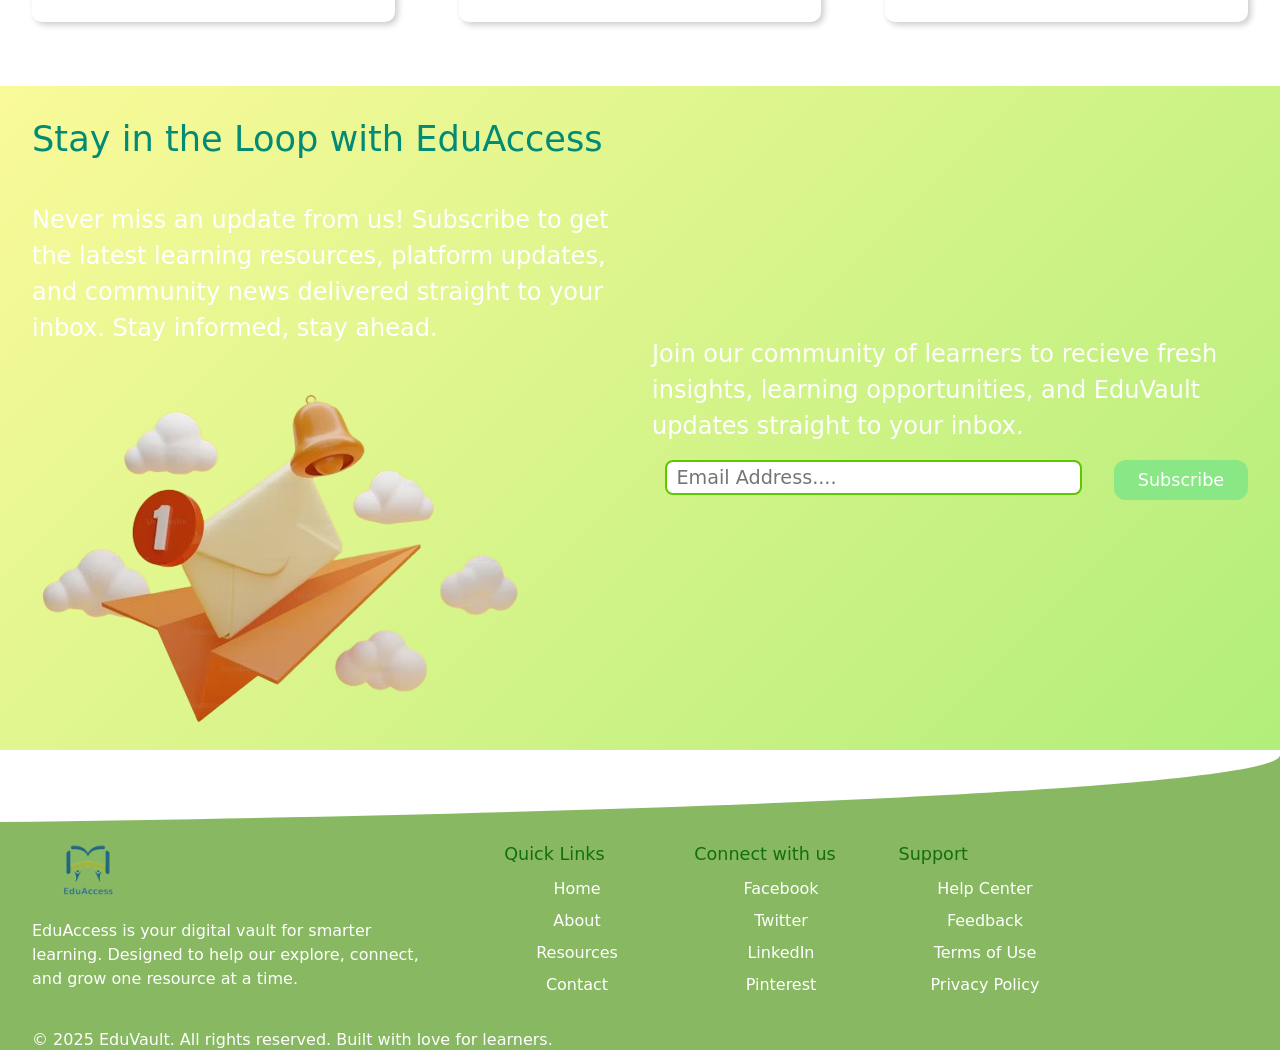
==== commit 0f4c4ca2: "Update script paths in index.html" ====
--- a/index.html
+++ b/index.html
@@ -562,12 +562,12 @@
   <script src="https://cdn.jsdelivr.net/npm/bootstrap@5.0.2/dist/js/bootstrap.bundle.min.js"
     integrity="sha384-MrcW6ZMFYlzcLA8Nl+NtUVF0sA7MsXsP1UyJoMp4YLEuNSfAP+JcXn/tWtIaxVXM"
     crossorigin="anonymous"></script>
-  <script type="module" src="homepage-auth-simple(0).js"></script>
-  <script src="javascript/script.js"></script>
+  <script type="module" src="./javascript/homepage-auth.js"></script>
+  <script src="./javascript/script.js"></script>
 
 
 
 
 </body>
 
-</html>+</html>
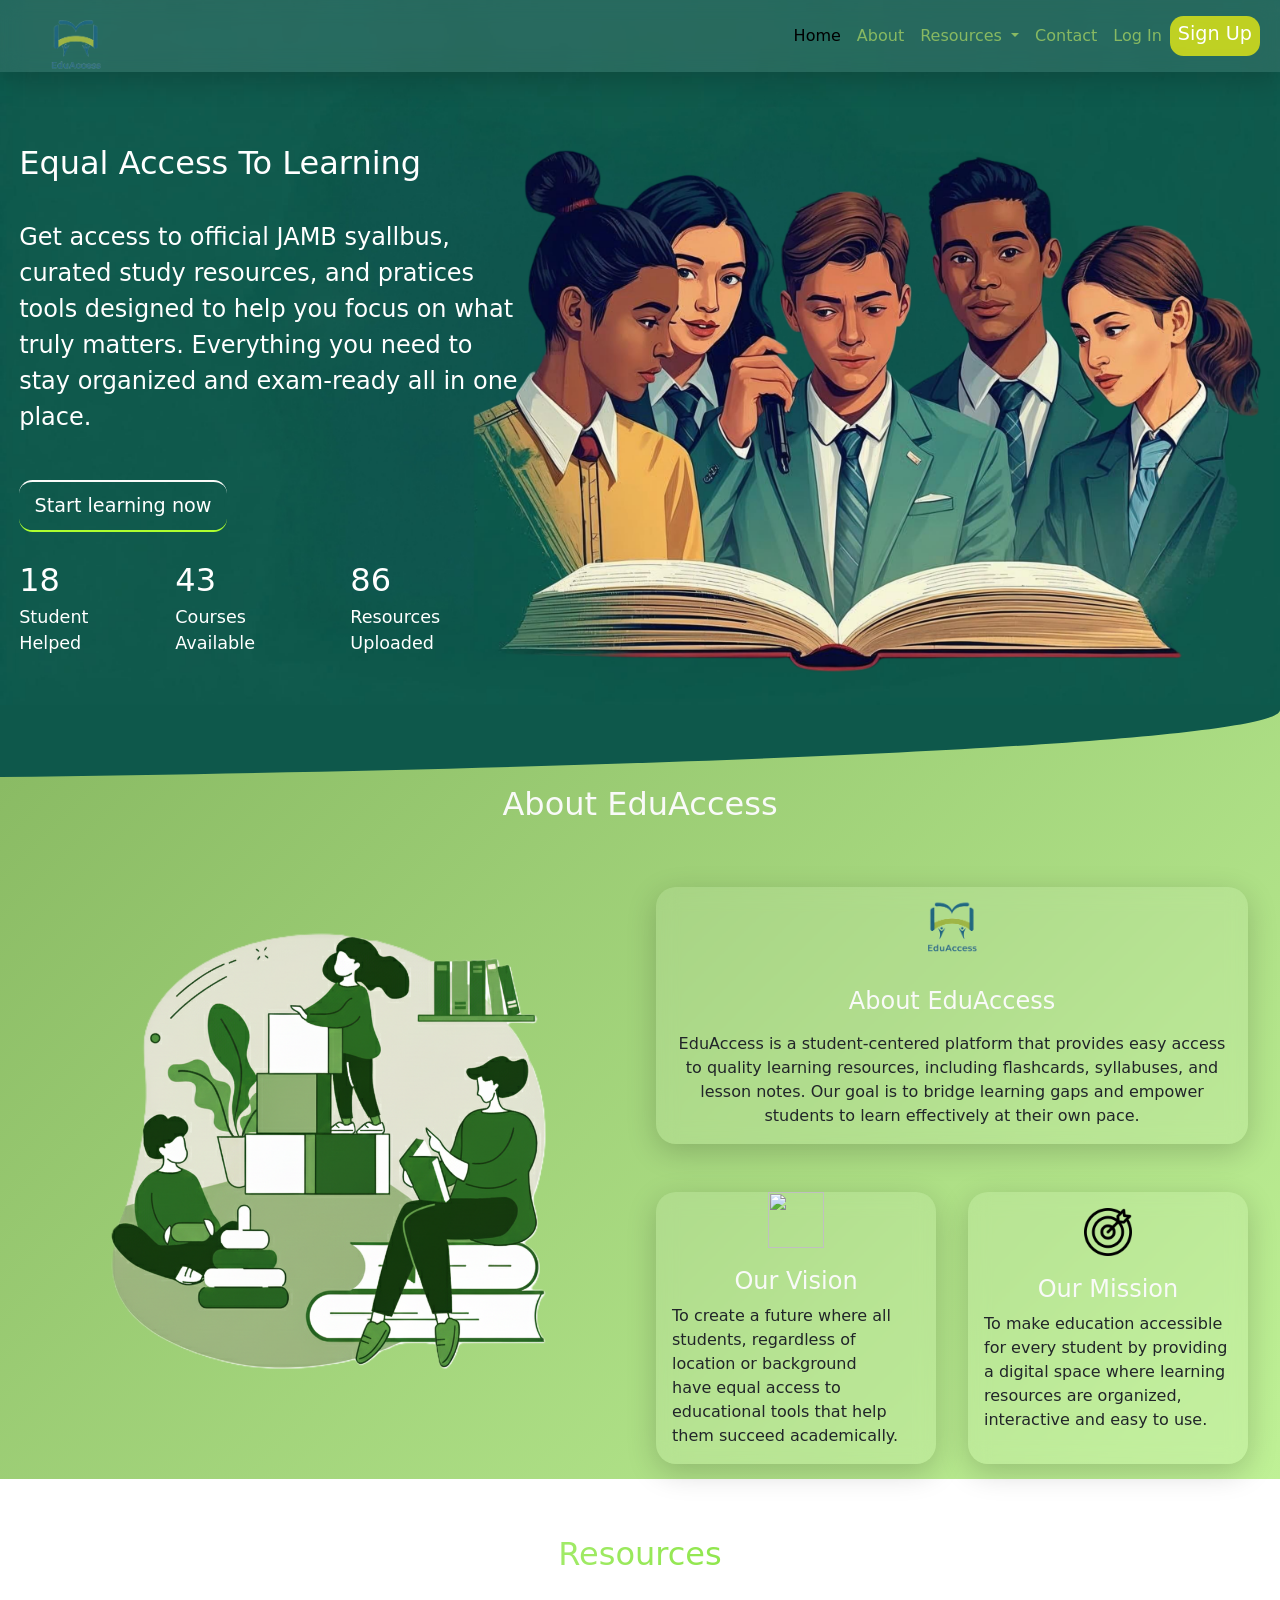
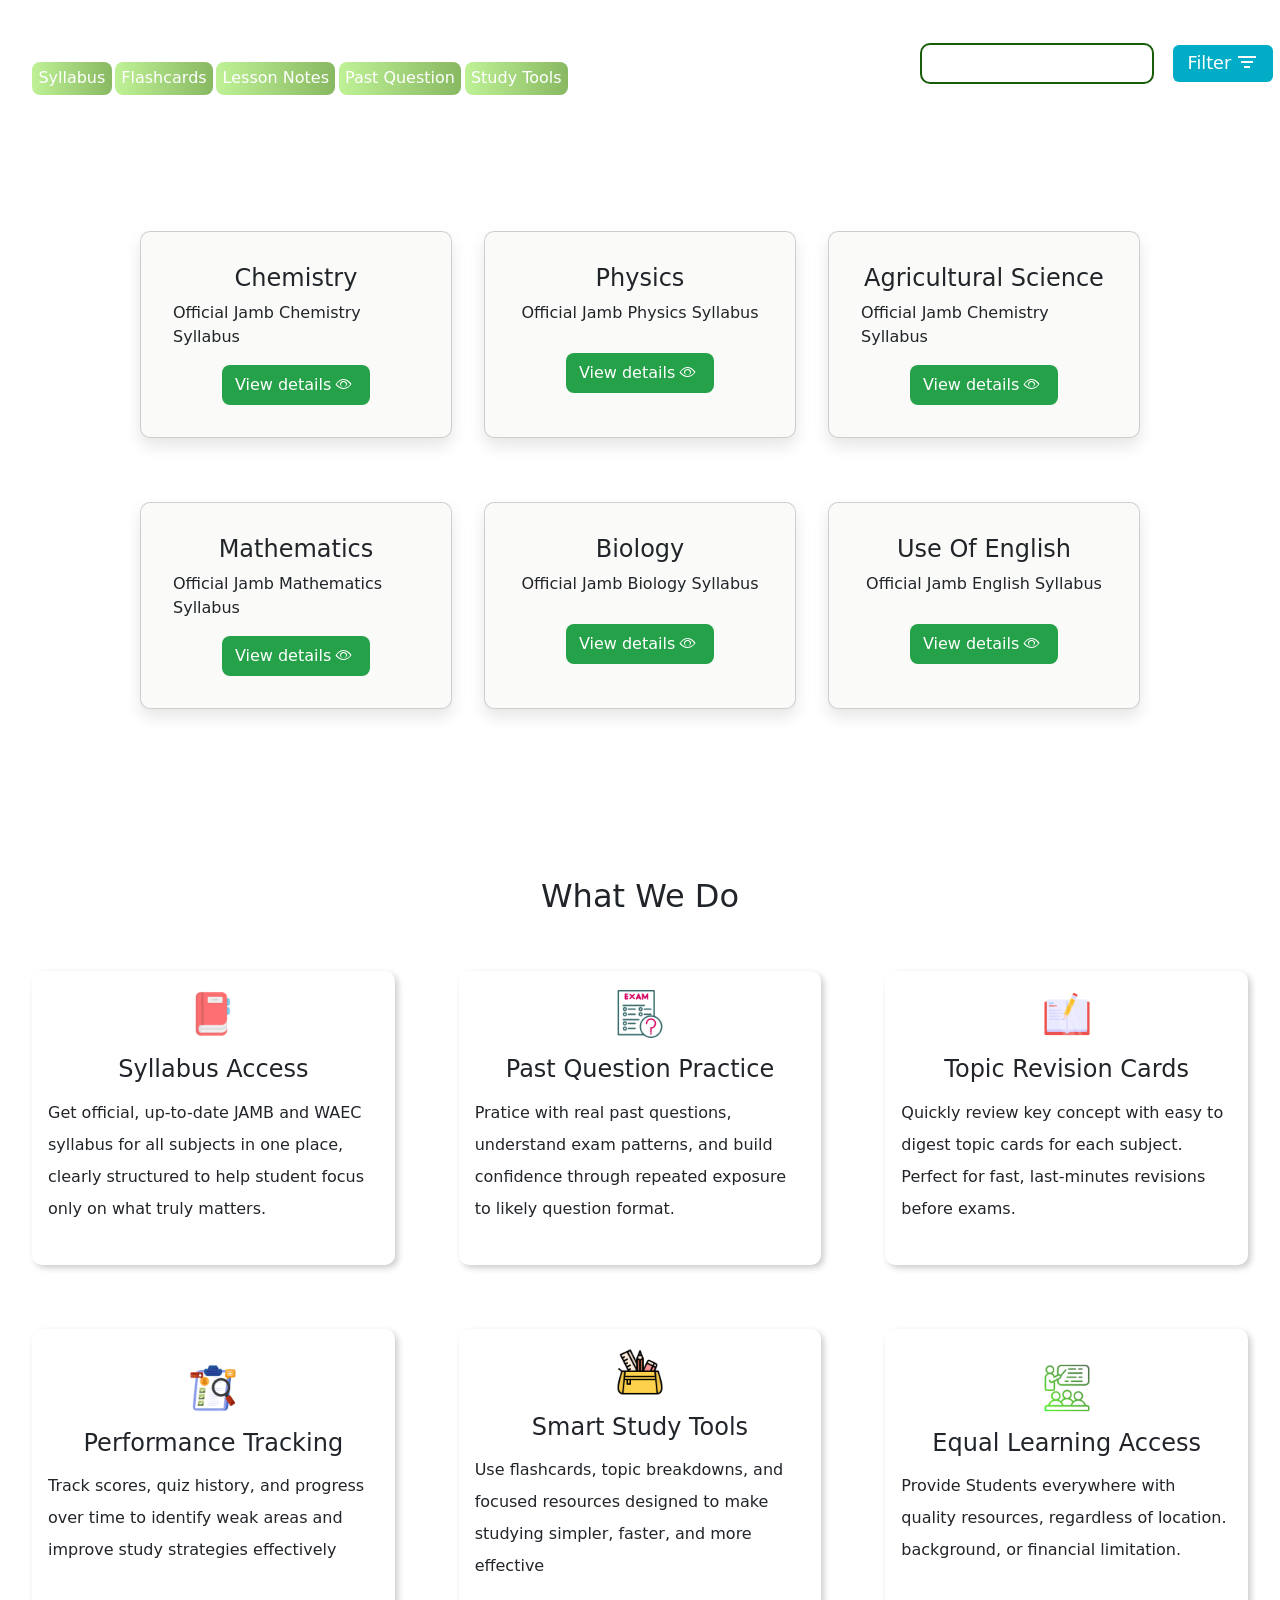
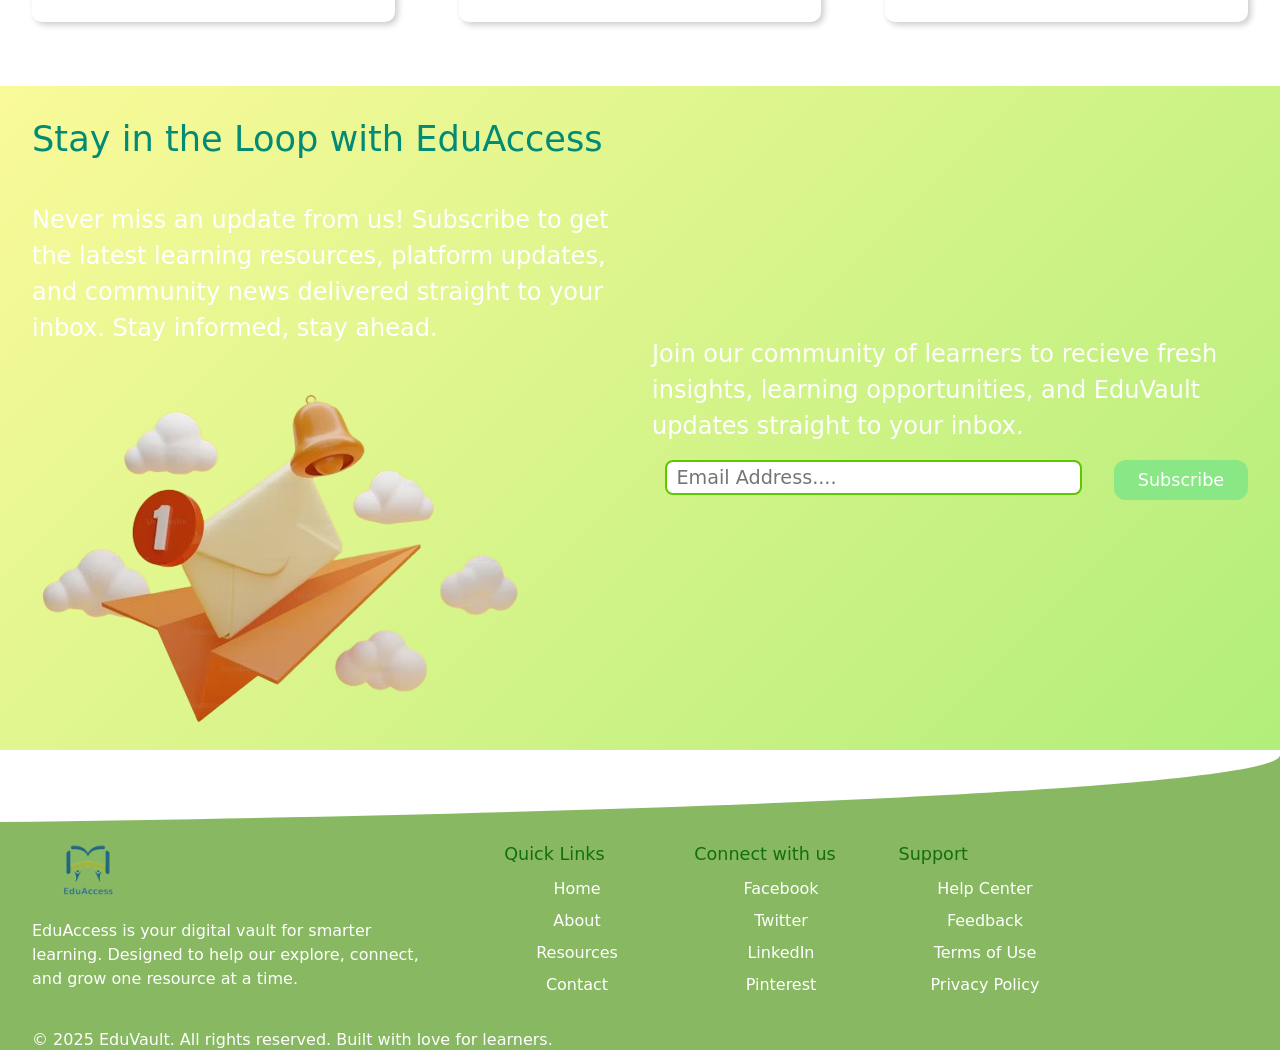
==== commit 40fea7ee: "Change favicon links to relative paths Updated favicon links to use relative paths." ====
--- a/index.html
+++ b/index.html
@@ -8,9 +8,9 @@
   <meta name="description" content="Master JAMB  with powered packed practice question, personalized study plans, and comprehensive resources.">
   <!-- Favicon -->
   <link rel="apple-touch-icon" sizes="180x180" href="images/apple-touch-icon.png">
-  <link rel="icon" type="image/png" sizes="32x32" href="images/favicon-32x32.png">
-  <link rel="icon" type="image/png" sizes="16x16" href="images/favicon-16x16.png">
-  <link rel="manifest" href="images/site.webmanifest">
+  <link rel="icon" type="./image/png" sizes="32x32" href="images/favicon-32x32.png">
+  <link rel="icon" type="./image/png" sizes="16x16" href="images/favicon-16x16.png">
+  <link rel="manifest" href="./images/site.webmanifest">
 <!--OG Tags -->
   <meta property="og:type" content="website">
   <meta property="og:url" content="https://edu-access-kappa.vercel.app/">
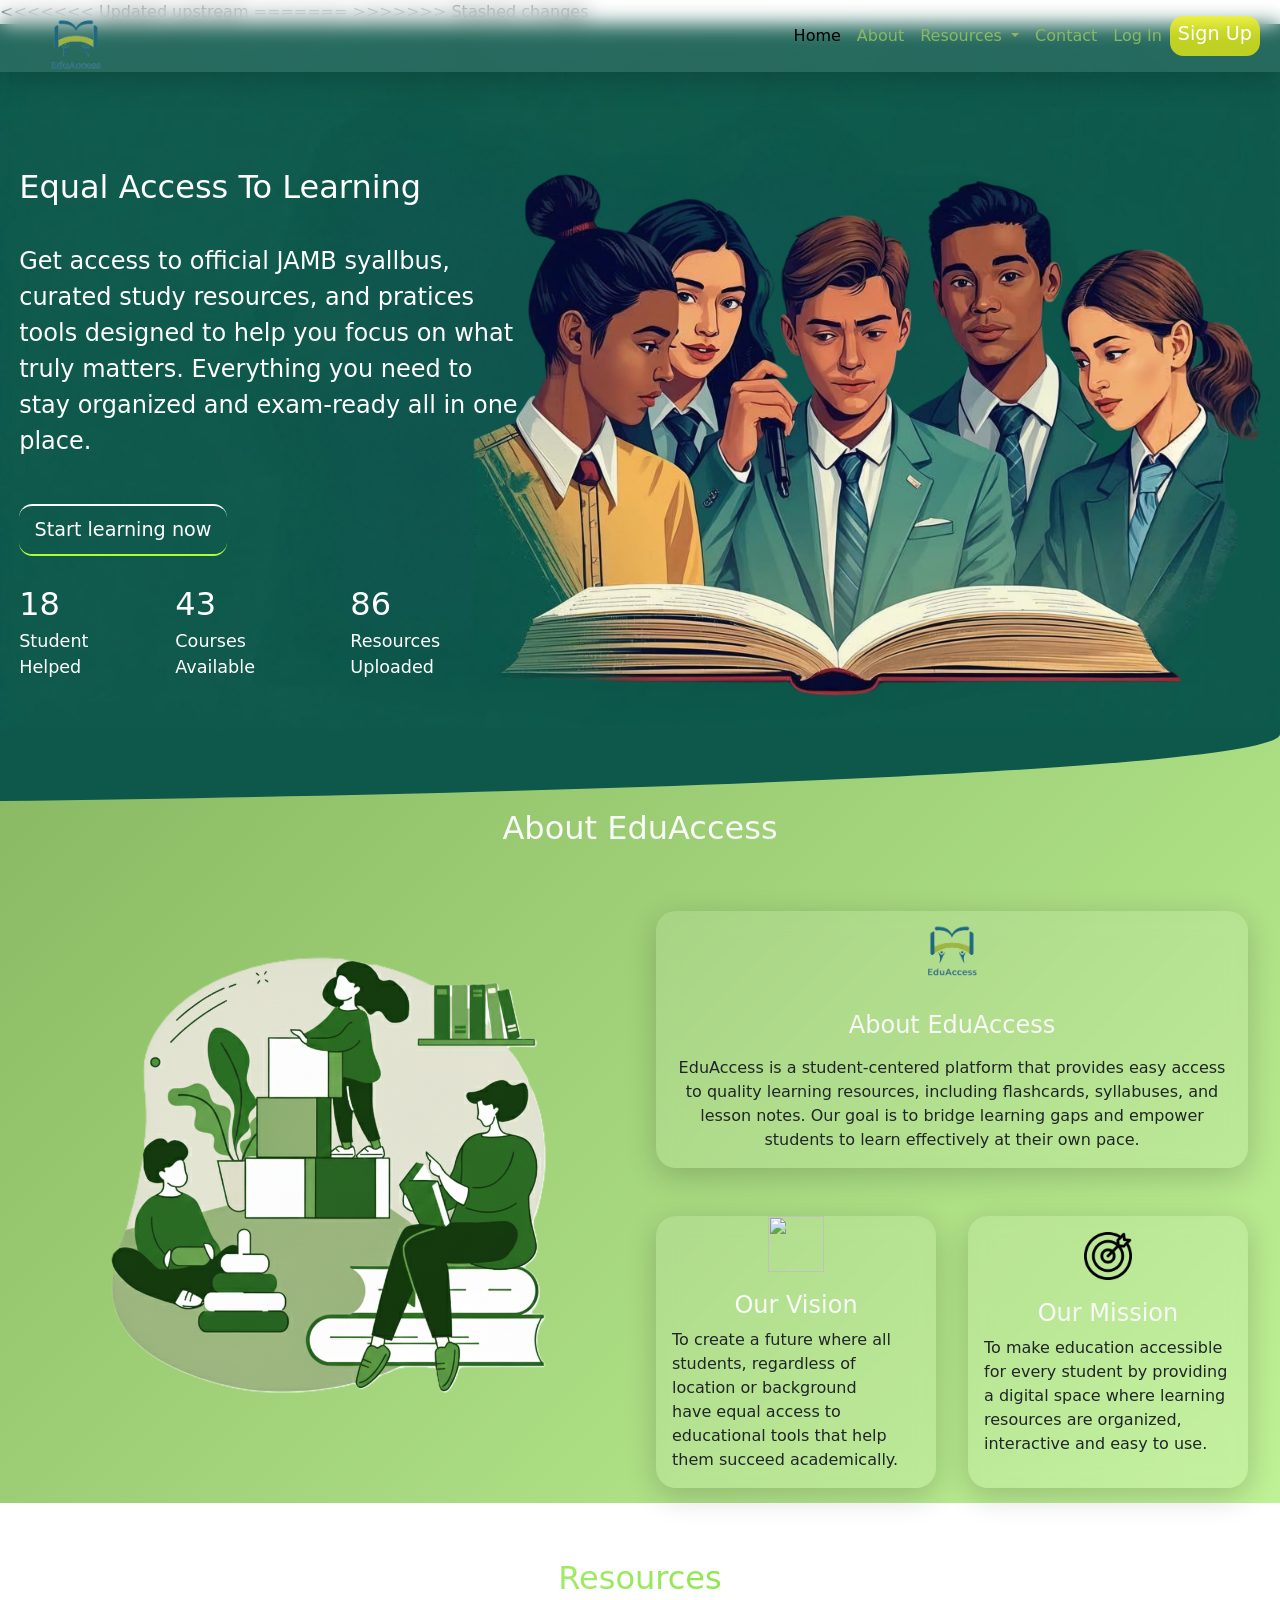
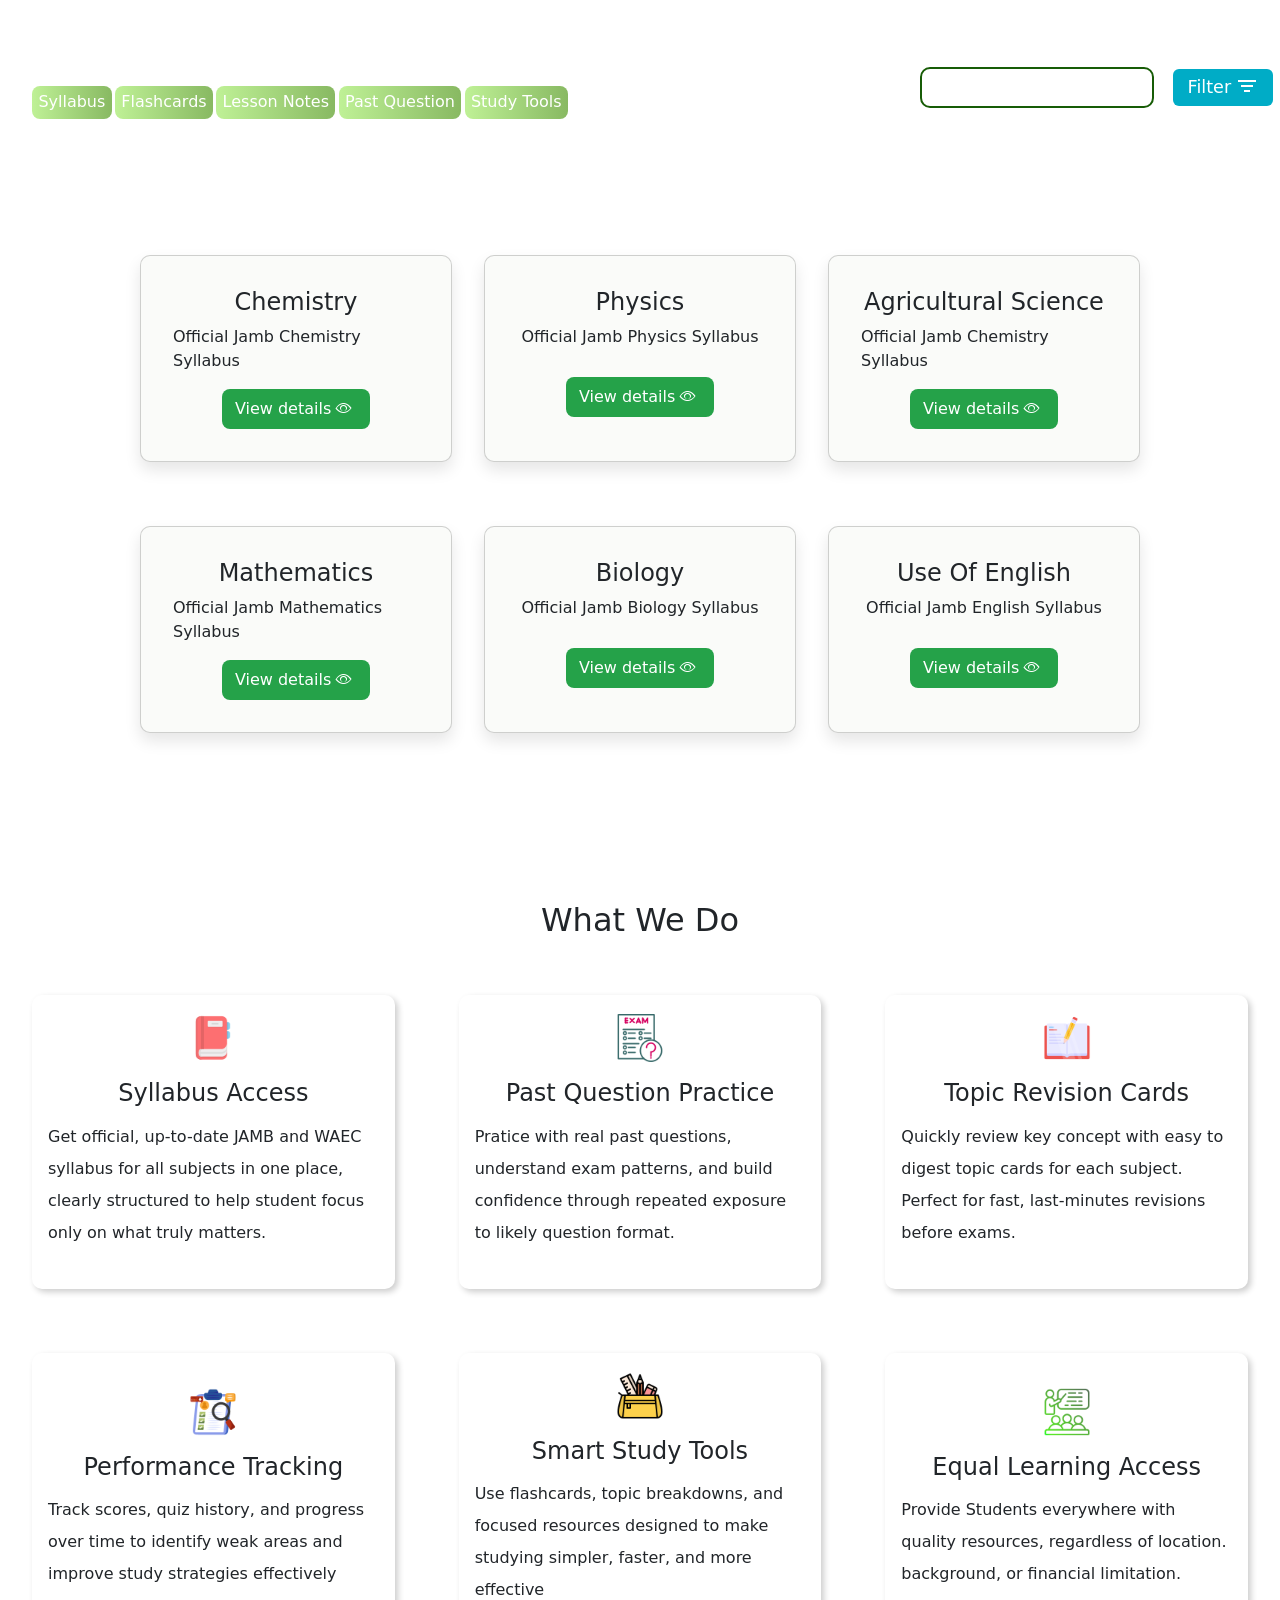
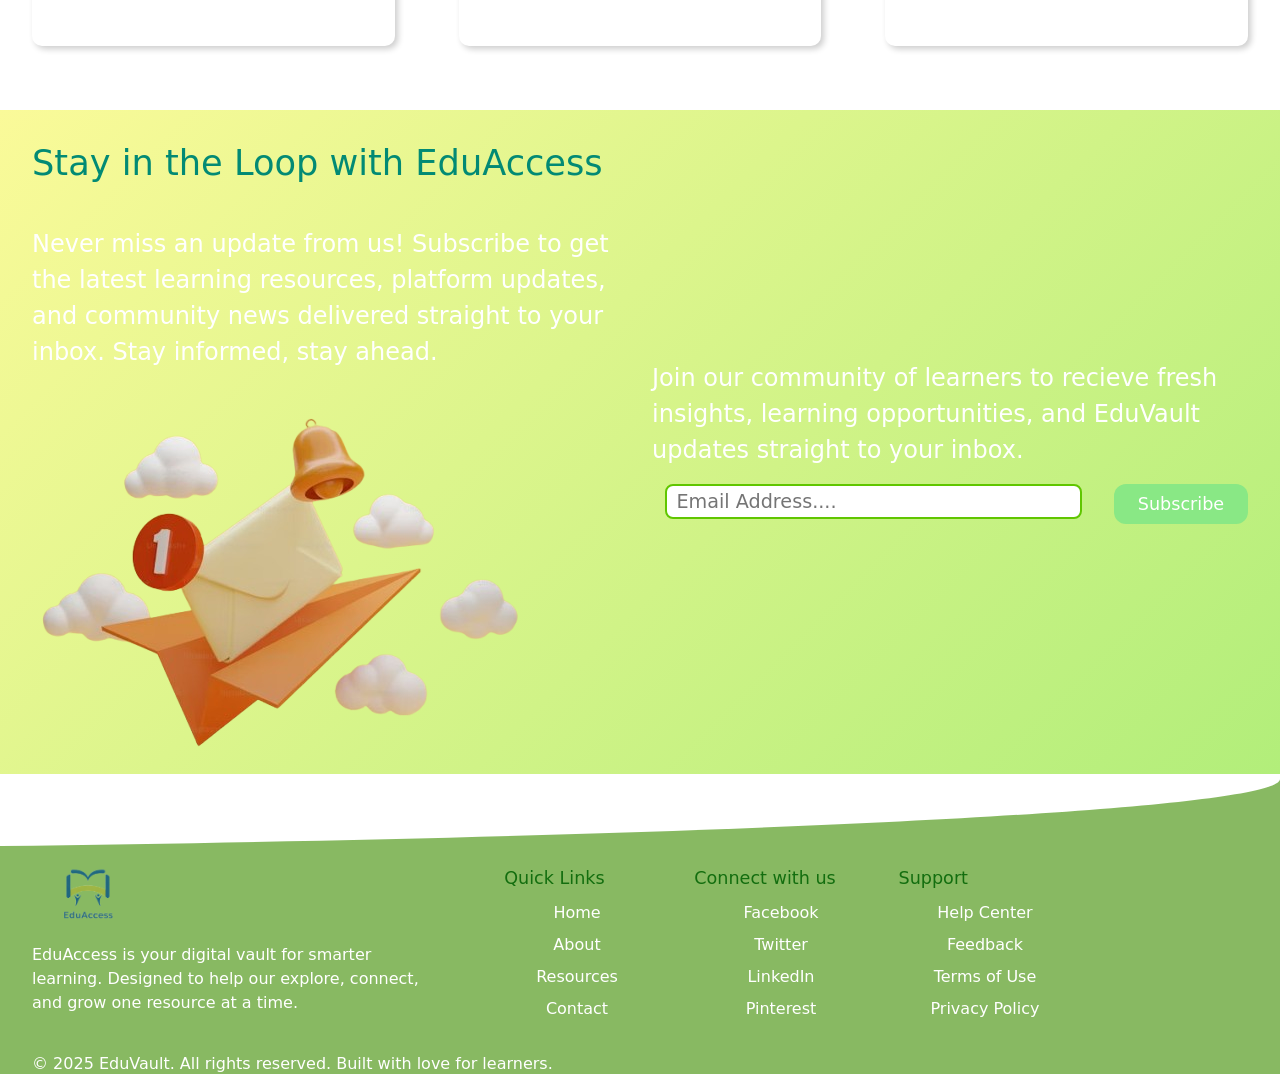
==== commit b196c5b2: "Resolved conflicted" ====
--- a/index.html
+++ b/index.html
@@ -5,28 +5,36 @@
   <meta charset="UTF-8">
   <meta name="viewport" content="width=device-width, initial-scale=1.0">
   <title>EduAccess</title>
-  <meta name="description" content="Master JAMB  with powered packed practice question, personalized study plans, and comprehensive resources.">
+  <meta name="description"
+    content="Master JAMB  with powered packed practice question, personalized study plans, and comprehensive resources.">
   <!-- Favicon -->
-  <link rel="apple-touch-icon" sizes="180x180" href="images/apple-touch-icon.png">
-  <link rel="icon" type="./image/png" sizes="32x32" href="images/favicon-32x32.png">
-  <link rel="icon" type="./image/png" sizes="16x16" href="images/favicon-16x16.png">
-  <link rel="manifest" href="./images/site.webmanifest">
-<!--OG Tags -->
-  <meta property="og:type" content="website">
-  <meta property="og:url" content="https://edu-access-kappa.vercel.app/">
-  <meta property="og:title" content="JAMB Preparation Platform">
-  <meta property="og:description" content="Master JAMB  with powered packed practice question, personalized study plans, and comprehensive resources.">
-  <meta property="og:image" content="https://edu-access-kappa.vercel.app/images/og-image.png">
-
-  <meta property="twitter:card" content="summary_large_image">
-  <meta property="twitter:title" content="JAMB Preparation Platform">
-  <meta property="twitter:description" content="Master JAMB  with powered packed practice question, personalized study plans, and comprehensive resources.">
-  <meta property="twitter:image" content="https://edu-access-kappa.vercel.app/images/og-image.png">
+  <<<<<<< Updated upstream <link rel="apple-touch-icon" sizes="180x180" href="images/apple-touch-icon.png">
+    <link rel="icon" type="./image/png" sizes="32x32" href="images/favicon-32x32.png">
+    <link rel="icon" type="./image/png" sizes="16x16" href="images/favicon-16x16.png">
+    =======
+    <link rel="apple-touch-icon" sizes="180x180" href="./images/apple-touch-icon.png">
+    <link rel="icon" type="image/png" sizes="32x32" href="./images/favicon-32x32.png">
+    <link rel="icon" type="image/png" sizes="16x16" href="./images/favicon-16x16.png">
+    >>>>>>> Stashed changes
+    <link rel="manifest" href="./images/site.webmanifest">
+    <!--OG Tags -->
+    <meta property="og:type" content="website">
+    <meta property="og:url" content="https://edu-access-kappa.vercel.app/">
+    <meta property="og:title" content="JAMB Preparation Platform">
+    <meta property="og:description"
+      content="Master JAMB  with powered packed practice question, personalized study plans, and comprehensive resources.">
+    <meta property="og:image" content="https://edu-access-kappa.vercel.app/images/og-image.png">
+
+    <meta property="twitter:card" content="summary_large_image">
+    <meta property="twitter:title" content="JAMB Preparation Platform">
+    <meta property="twitter:description"
+      content="Master JAMB  with powered packed practice question, personalized study plans, and comprehensive resources.">
+    <meta property="twitter:image" content="https://edu-access-kappa.vercel.app/images/og-image.png">
 
     <link href="https://cdn.jsdelivr.net/npm/bootstrap@5.0.2/dist/css/bootstrap.min.css" rel="stylesheet"
-    integrity="sha384-EVSTQN3/azprG1Anm3QDgpJLIm9Nao0Yz1ztcQTwFspd3yD65VohhpuuCOmLASjC" crossorigin="anonymous">
-  <link rel="stylesheet" href="https://cdn.jsdelivr.net/npm/bootstrap-icons@1.13.1/font/bootstrap-icons.min.css">
-  <link rel="stylesheet" href="styles/style.css">
+      integrity="sha384-EVSTQN3/azprG1Anm3QDgpJLIm9Nao0Yz1ztcQTwFspd3yD65VohhpuuCOmLASjC" crossorigin="anonymous">
+    <link rel="stylesheet" href="https://cdn.jsdelivr.net/npm/bootstrap-icons@1.13.1/font/bootstrap-icons.min.css">
+    <link rel="stylesheet" href="./styles/style.css">
 
 </head>
 
@@ -194,7 +202,7 @@
         </div>
       </div>
       <div class="resource-container">
-         <div id="lockModal" class="lock-modal" style="display: none;">
+        <div id="lockModal" class="lock-modal" style="display: none;">
           <div class="lock-modal-overlay" onclick="closeModal()"></div>
           <div class="lock-modal-content">
             <buuton class="lock-modal-close" id="closeLockModal" onclick=" closeModal()">X</buuton>
@@ -570,4 +578,4 @@
 
 </body>
 
-</html>
+</html>
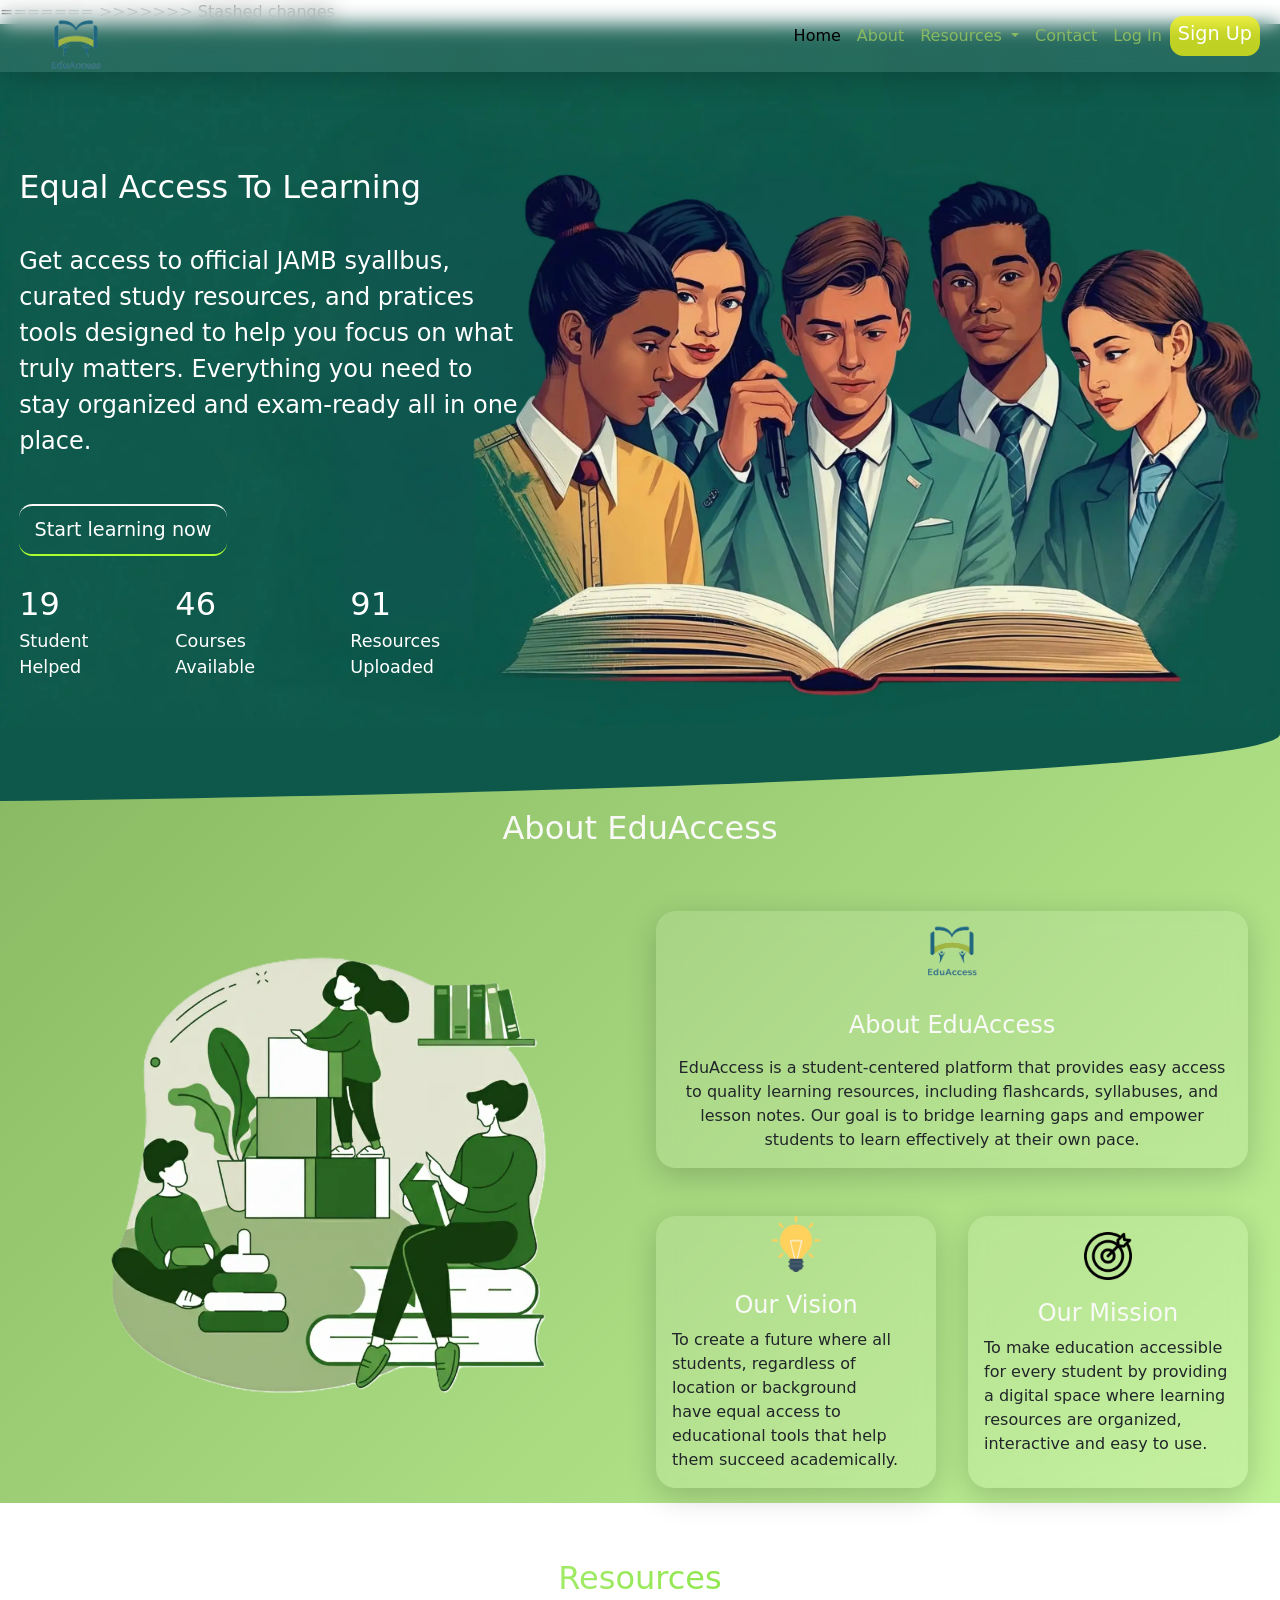
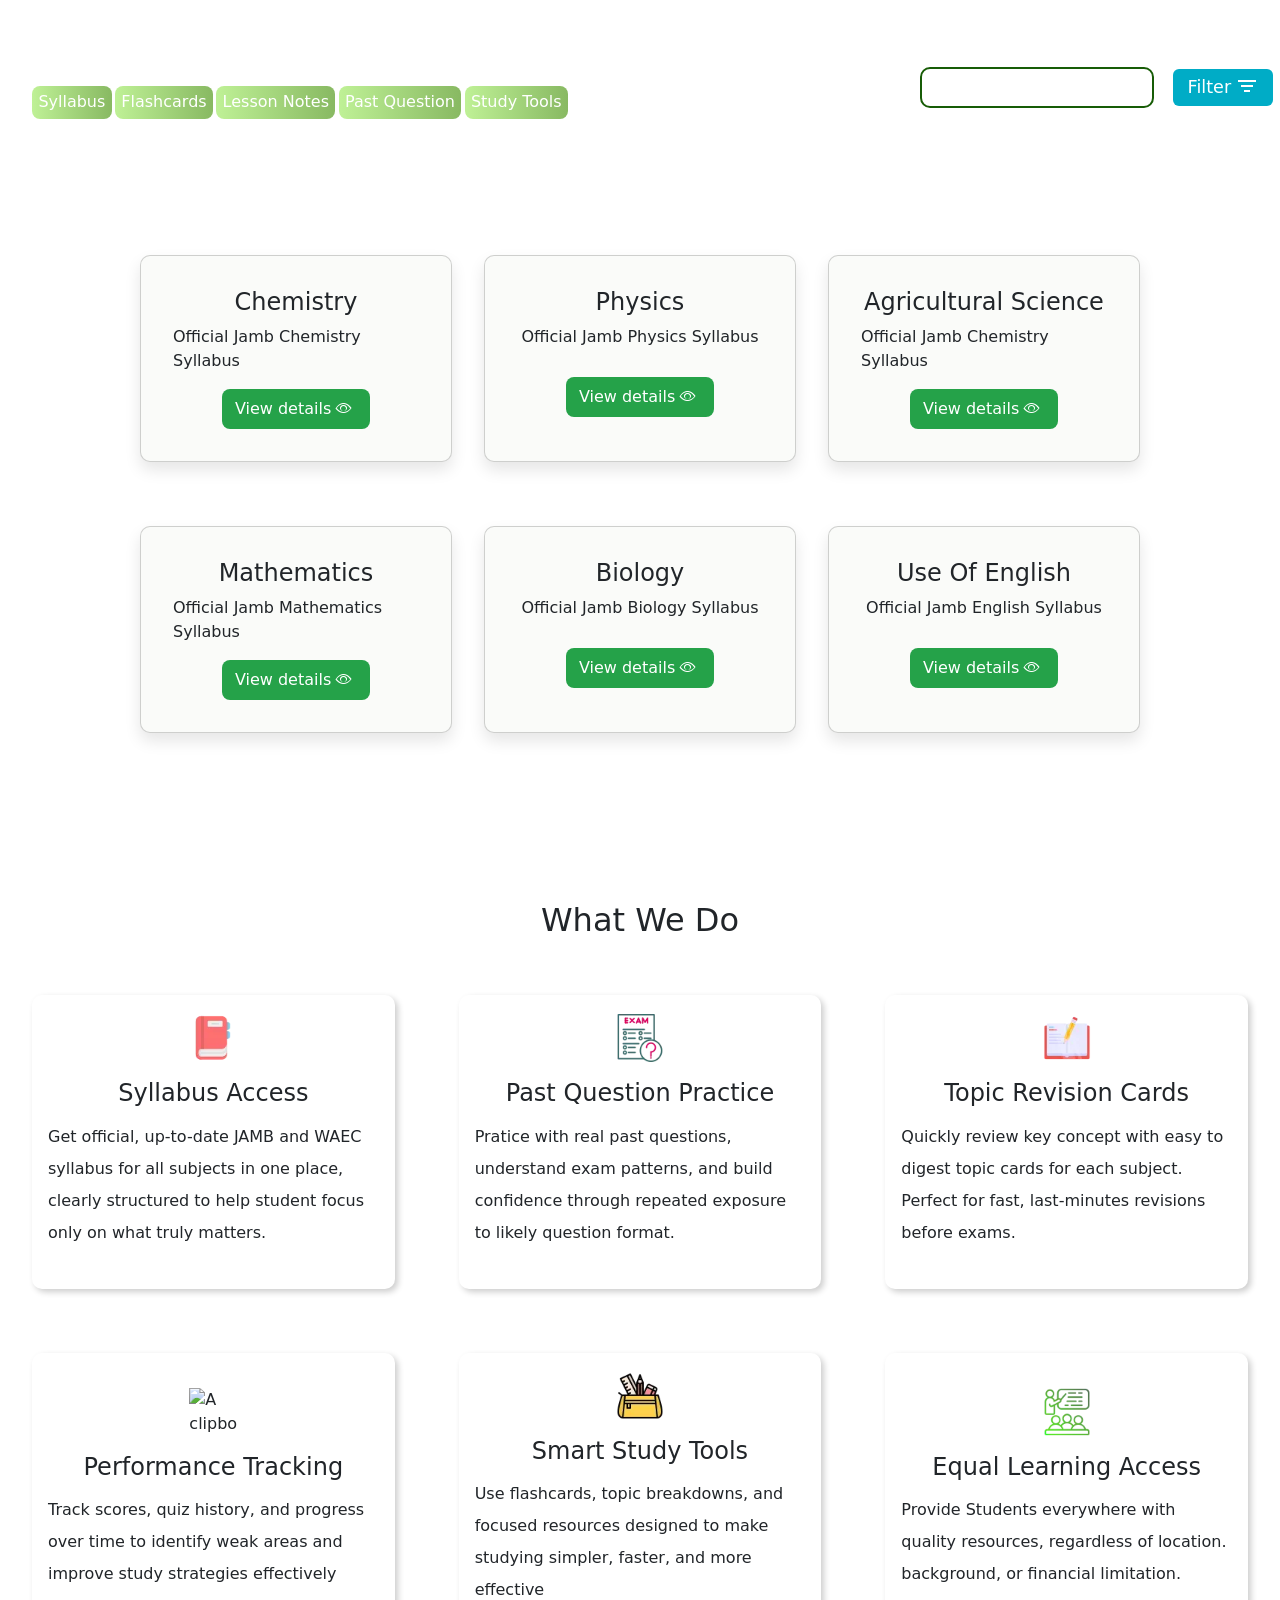
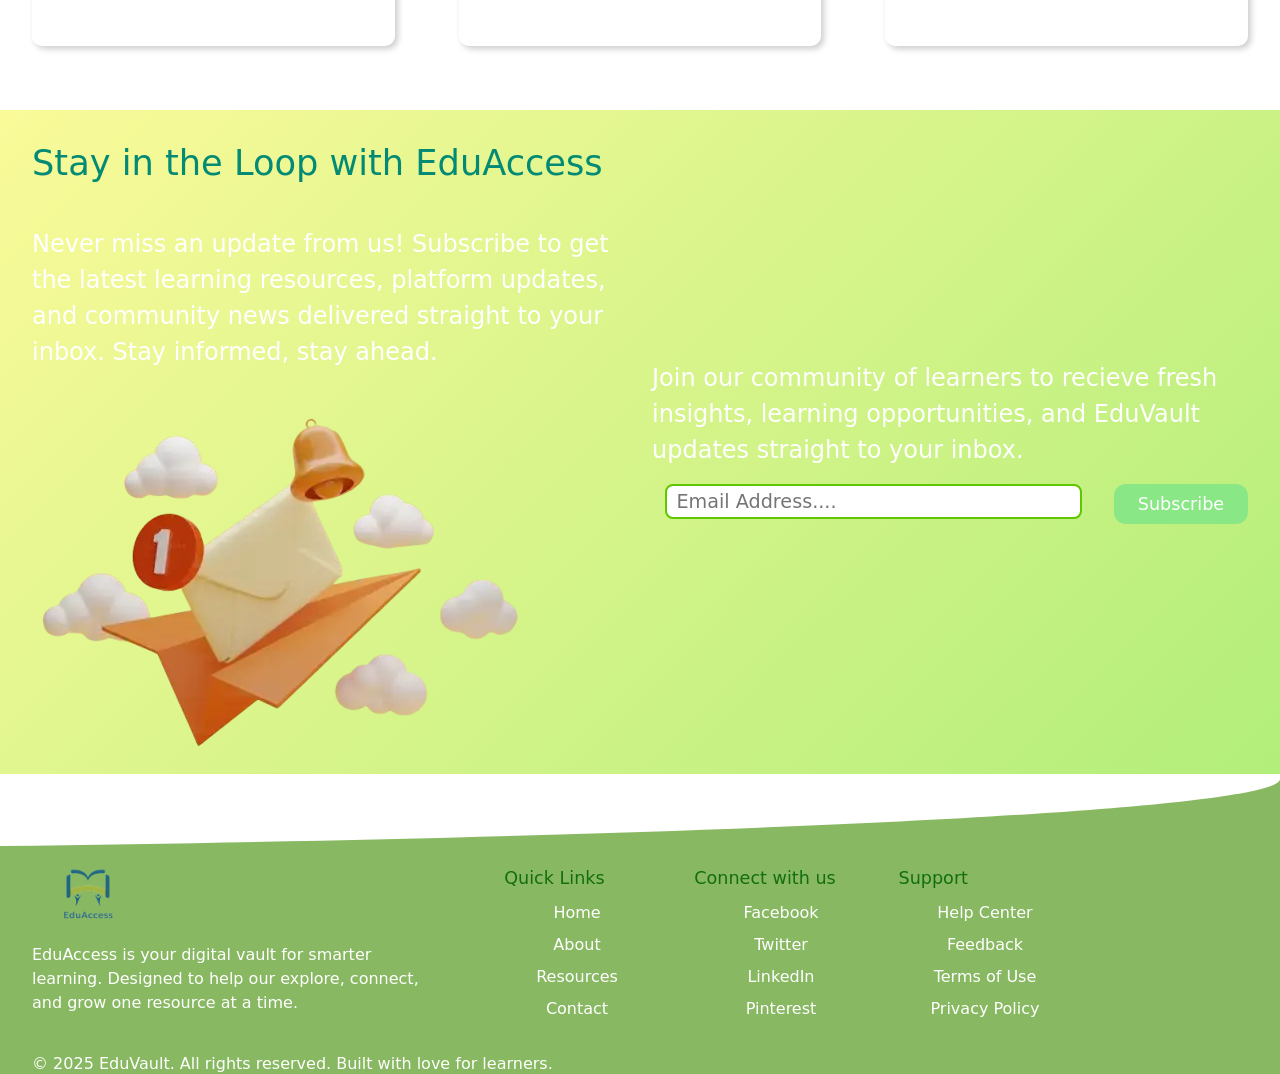
==== commit f01322d9: "Changed image paths to .webp" ====
--- a/index.html
+++ b/index.html
@@ -8,13 +8,14 @@
   <meta name="description"
     content="Master JAMB  with powered packed practice question, personalized study plans, and comprehensive resources.">
   <!-- Favicon -->
-  <<<<<<< Updated upstream <link rel="apple-touch-icon" sizes="180x180" href="images/apple-touch-icon.png">
-    <link rel="icon" type="./image/png" sizes="32x32" href="images/favicon-32x32.png">
-    <link rel="icon" type="./image/png" sizes="16x16" href="images/favicon-16x16.png">
+  <!-- Updated upstream -->
+   <link rel="apple-touch-icon" sizes="180x180" href="images/apple-touch-icon.webp">
+    <link rel="icon" type="./image/png" sizes="32x32" href="images/favicon-32x32.webp">
+    <link rel="icon" type="./image/png" sizes="16x16" href="images/favicon-16x16.webp">
     =======
-    <link rel="apple-touch-icon" sizes="180x180" href="./images/apple-touch-icon.png">
-    <link rel="icon" type="image/png" sizes="32x32" href="./images/favicon-32x32.png">
-    <link rel="icon" type="image/png" sizes="16x16" href="./images/favicon-16x16.png">
+    <link rel="apple-touch-icon" sizes="180x180" href="./images/apple-touch-icon.webp">
+    <link rel="icon" type="image/png" sizes="32x32" href="./images/favicon-32x32.webp">
+    <link rel="icon" type="image/png" sizes="16x16" href="./images/favicon-16x16.webp">
     >>>>>>> Stashed changes
     <link rel="manifest" href="./images/site.webmanifest">
     <!--OG Tags -->
@@ -23,13 +24,13 @@
     <meta property="og:title" content="JAMB Preparation Platform">
     <meta property="og:description"
       content="Master JAMB  with powered packed practice question, personalized study plans, and comprehensive resources.">
-    <meta property="og:image" content="https://edu-access-kappa.vercel.app/images/og-image.png">
+    <meta property="og:image" content="https://edu-access-kappa.vercel.app/images/og-image.webp">
 
     <meta property="twitter:card" content="summary_large_image">
     <meta property="twitter:title" content="JAMB Preparation Platform">
     <meta property="twitter:description"
       content="Master JAMB  with powered packed practice question, personalized study plans, and comprehensive resources.">
-    <meta property="twitter:image" content="https://edu-access-kappa.vercel.app/images/og-image.png">
+    <meta property="twitter:image" content="https://edu-access-kappa.vercel.app/images/og-image.webp">
 
     <link href="https://cdn.jsdelivr.net/npm/bootstrap@5.0.2/dist/css/bootstrap.min.css" rel="stylesheet"
       integrity="sha384-EVSTQN3/azprG1Anm3QDgpJLIm9Nao0Yz1ztcQTwFspd3yD65VohhpuuCOmLASjC" crossorigin="anonymous">
@@ -47,7 +48,7 @@
       <div class="container-fluid ">
         <div class="navbar-brand d-flex align-items-center">
           <a href="" class="header-logo-wrapper">
-            <img src="./images/eduaccess-logo.png" alt="EduAccess Logo" class="edu-access-logo">
+            <img src="./images/eduaccess-logo.webp" alt="EduAccess Logo" class="edu-access-logo">
           </a>
 
 
@@ -145,11 +146,11 @@
       </div>
       <div class="abt-wrapper">
         <div class="abt-img-container">
-          <img src="images/abt-illustration.png" alt="">
+          <img src="images/abt-illustration.webp" alt="">
         </div>
         <div class="abt-text-content-container">
           <div class="abt-us">
-            <img src="images/eduaccess-logo.png" alt="About EduAccess Logo">
+            <img src="images/eduaccess-logo.webp" alt="About EduAccess Logo">
             <h4>About EduAccess</h4>
             <p>EduAccess is a student-centered platform that provides easy access to quality learning resources,
               including flashcards, syllabuses, and lesson notes.
@@ -157,14 +158,14 @@
             </p>
           </div>
           <div class="our-vision">
-            <img src="images/vision.png" alt="">
+            <img src="images/vision.webp" alt="">
             <h4>Our Vision</h4>
             <p>To create a future where all students,
               regardless of location or background<br>have equal access to educational tools that help them succeed
               academically.</p>
           </div>
           <div class="our-mission">
-            <img src="images/mission.png" alt="">
+            <img src="images/mission.webp" alt="">
             <h4>Our Mission</h4>
             <p>To make education accessible for every student by providing a digital space where learning resources
               are organized, interactive and easy to use.</p>
@@ -216,7 +217,7 @@
 
           <div class="flashcard hide" data-aos="fade-up" data-aos-delay="0" data-aos-duration="1200"
             data-aos-once="true" data-aos-easing="ease" data-name="flashcard">
-            <img src="/images/chemistry-icon.png" alt="Periodic Symbol" class="card-img-top">
+            <img src="/images/chemistry-icon.webp" alt="Periodic Symbol" class="card-img-top">
             <div class="flashcard-item">
               <h5 class="card-title">Chemistry</h5>
               <p class="card-text"></p>
@@ -226,7 +227,7 @@
 
 
           <div class="flashcard hide" data-name="flashcard">
-            <img src="/images/mathematics-icon.png" alt="Derivative Function" class="card-img-top">
+            <img src="/images/mathematics-icon.webp" alt="Derivative Function" class="card-img-top">
             <div class="flashcard-item">
               <h5 class="card-title">Mathematics</h5>
               <p class="card-text"></p>
@@ -236,7 +237,7 @@
 
 
           <div class="flashcard hide" data-name="flashcard">
-            <img src="images/physics-icon.png" alt="Atomic Structure" class="card-img-top">
+            <img src="images/physics-icon.webp" alt="Atomic Structure" class="card-img-top">
             <div class="flashcard-item">
               <h5 class="card-title">Physics</h5>
               <p class="card-text"></p>
@@ -246,7 +247,7 @@
 
 
           <div class="flashcard hide" data-name="flashcard">
-            <img src="images/agric-icon.png" alt="A Plant" class="card-img-top">
+            <img src="images/agric-icon.webp" alt="A Plant" class="card-img-top">
             <div class="flashcard-item">
               <h5 class="card-title">Agricultural Science</h5>
               <p class="card-text"></p>
@@ -256,7 +257,7 @@
 
 
           <div class="flashcard hide" data-name="flashcard">
-            <img src="images/english-icon.png" alt="English" class="card-img-top">
+            <img src="images/english-icon.webp" alt="English" class="card-img-top">
             <div class="flashcard-item">
               <h5 class="card-title">English</h5>
               <p class="card-text"></p>
@@ -266,7 +267,7 @@
 
 
           <div class="flashcard hide" data-name="flashcard">
-            <img src="images/biology.png" alt="A heart" class="card-img-top">
+            <img src="images/biology.webp" alt="A heart" class="card-img-top">
             <div class="flashcard-item">
               <h5 class="card-title">Biology</h5>
               <p class="card-text"></p>
@@ -276,7 +277,7 @@
 
 
           <div class="flashcard hide" data-name="flashcard">
-            <img src="images/literature.png" alt="" class="card-img-top">
+            <img src="images/literature.webp" alt="" class="card-img-top">
             <div class="flashcard-item">
               <h5 class="card-title">Literature</h5>
               <p class="card-text"></p>
@@ -286,7 +287,7 @@
 
 
           <div class="flashcard hide" data-name="flashcard">
-            <img src="images/financial-account.png" alt="" class="card-img-top">
+            <img src="images/financial-account.webp" alt="" class="card-img-top">
             <div class="flashcard-item">
               <h5 class="card-title">Financial Accounting</h5>
               <p class="card-text"></p>
@@ -296,7 +297,7 @@
 
 
           <div class="flashcard hide" data-name="flashcard">
-            <img src="images/government.png" alt="" class="card-img-top">
+            <img src="images/government.webp" alt="" class="card-img-top">
             <div class="flashcard-item">
               <h5 class="card-title">Government</h5>
               <p class="card-text"></p>
@@ -306,7 +307,7 @@
 
 
           <div class="flashcard hide" data-name="flashcard">
-            <img src="images/crs.png" alt="" class="card-img-top">
+            <img src="images/crs.webp" alt="" class="card-img-top">
             <div class="flashcard-item">
               <h5 class="card-title">CRS</h5>
               <p class="card-text"></p>
@@ -316,7 +317,7 @@
 
 
           <div class="flashcard hide" data-name="flashcard">
-            <img src="images/economics.png" alt="" class="card-img-top">
+            <img src="images/economics.webp" alt="" class="card-img-top">
             <div class="flashcard-item">
               <h5 class="card-title">Economics</h5>
               <p class="card-text"></p>
@@ -326,7 +327,7 @@
 
 
           <div class="flashcard hide" data-name="flashcard">
-            <img src="images/commerce.png" alt="" class="card-img-top">
+            <img src="images/commerce.webp" alt="" class="card-img-top">
             <div class="flashcard-item">
               <h5 class="card-title">Commerce</h5>
               <p class="card-text"></p>
@@ -404,37 +405,37 @@
       </div>
       <div class="service-card-container">
         <div class="service-card">
-          <img src="images/book.png" alt="A Book with markers inside.">
+          <img src="images/book.webp" alt="A Book with markers inside.">
           <h4 class="service-card-title">Syllabus Access</h4>
           <p class="service-card-info">Get official, up-to-date JAMB and WAEC syllabus for all subjects in one place,
             clearly structured to help student focus only on what truly matters.</p>
         </div>
         <div class="service-card">
-          <img src="images/exam-1.png" alt="An exam sheet.">
+          <img src="images/exam-1.webp" alt="An exam sheet.">
           <h4 class="service-card-title">Past Question Practice</h4>
           <p class="service-card-info">Pratice with real past questions, understand exam patterns, and build confidence
             through repeated exposure to likely question format.
         </div>
         <div class="service-card" data-name="revision-cards">
-          <img src="images/revision-card.png" alt="An opened book with a pencil in between.">
+          <img src="images/revision-card.webp" alt="An opened book with a pencil in between.">
           <h4 class="service-card-title">Topic Revision Cards</h4>
           <p class="service-card-info">Quickly review key concept with easy to digest topic cards for each subject.
             Perfect for fast, last-minutes revisions before exams.</p>
         </div>
         <div class="service-card">
-          <img src="images/performance-tracker.png" alt="A clipboard showing results.">
+          <img src="images/performance-tracker.webp" alt="A clipboard showing results.">
           <h4 class="service-card-title">Performance Tracking</h4>
           <p class="service-card-info">Track scores, quiz history, and progress over time to identify weak areas and
             improve study strategies effectively </p>
         </div>
         <div class="service-card">
-          <img src="images/study-tools.png" alt="A bag full of study materials.">
+          <img src="images/study-tools.webp" alt="A bag full of study materials.">
           <h4 class="service-card-title">Smart Study Tools</h4>
           <p class="service-card-info">Use flashcards, topic breakdowns, and focused resources designed to make studying
             simpler, faster, and more effective</p>
         </div>
         <div class="service-card">
-          <img src="images/learning.png" alt="A group one student learning together">
+          <img src="images/learning.webp" alt="A group one student learning together">
           <h4 class="service-card-title">Equal Learning Access</h4>
           <p class="service-card-info">Provide Students everywhere with quality resources, regardless of location.
             background, or financial limitation.</p>
@@ -451,7 +452,7 @@
         <h2>Stay in the Loop with <span>EduAccess</span></h2>
         <p>Never miss an update from us! Subscribe to get the latest learning resources, platform updates, and community
           news delivered straight to your inbox. Stay informed, stay ahead.</p>
-        <img src="images/subscribe-image.png" alt="Mail with a bell notification">
+        <img src="images/subscribe-image.webp" alt="Mail with a bell notification">
       </div>
 
       <div class="newsletter-right-section">
@@ -497,7 +498,7 @@
 
           <div class="footer-grid-card">
             <div class="title-logo">
-              <img src="images/eduaccess-logo.png" alt="EduAccess Logo">
+              <img src="images/eduaccess-logo.webp" alt="EduAccess Logo">
             </div>
             <div>
 
--- a/styles/style.css
+++ b/styles/style.css
@@ -95,7 +95,7 @@
 }
 
 #heroSection {
-  background-image: url(../images/hero-img.png);
+  background-image: url(../images/hero-img.webp);
   background-position: center;
   background-size: cover;
   width: 100%;
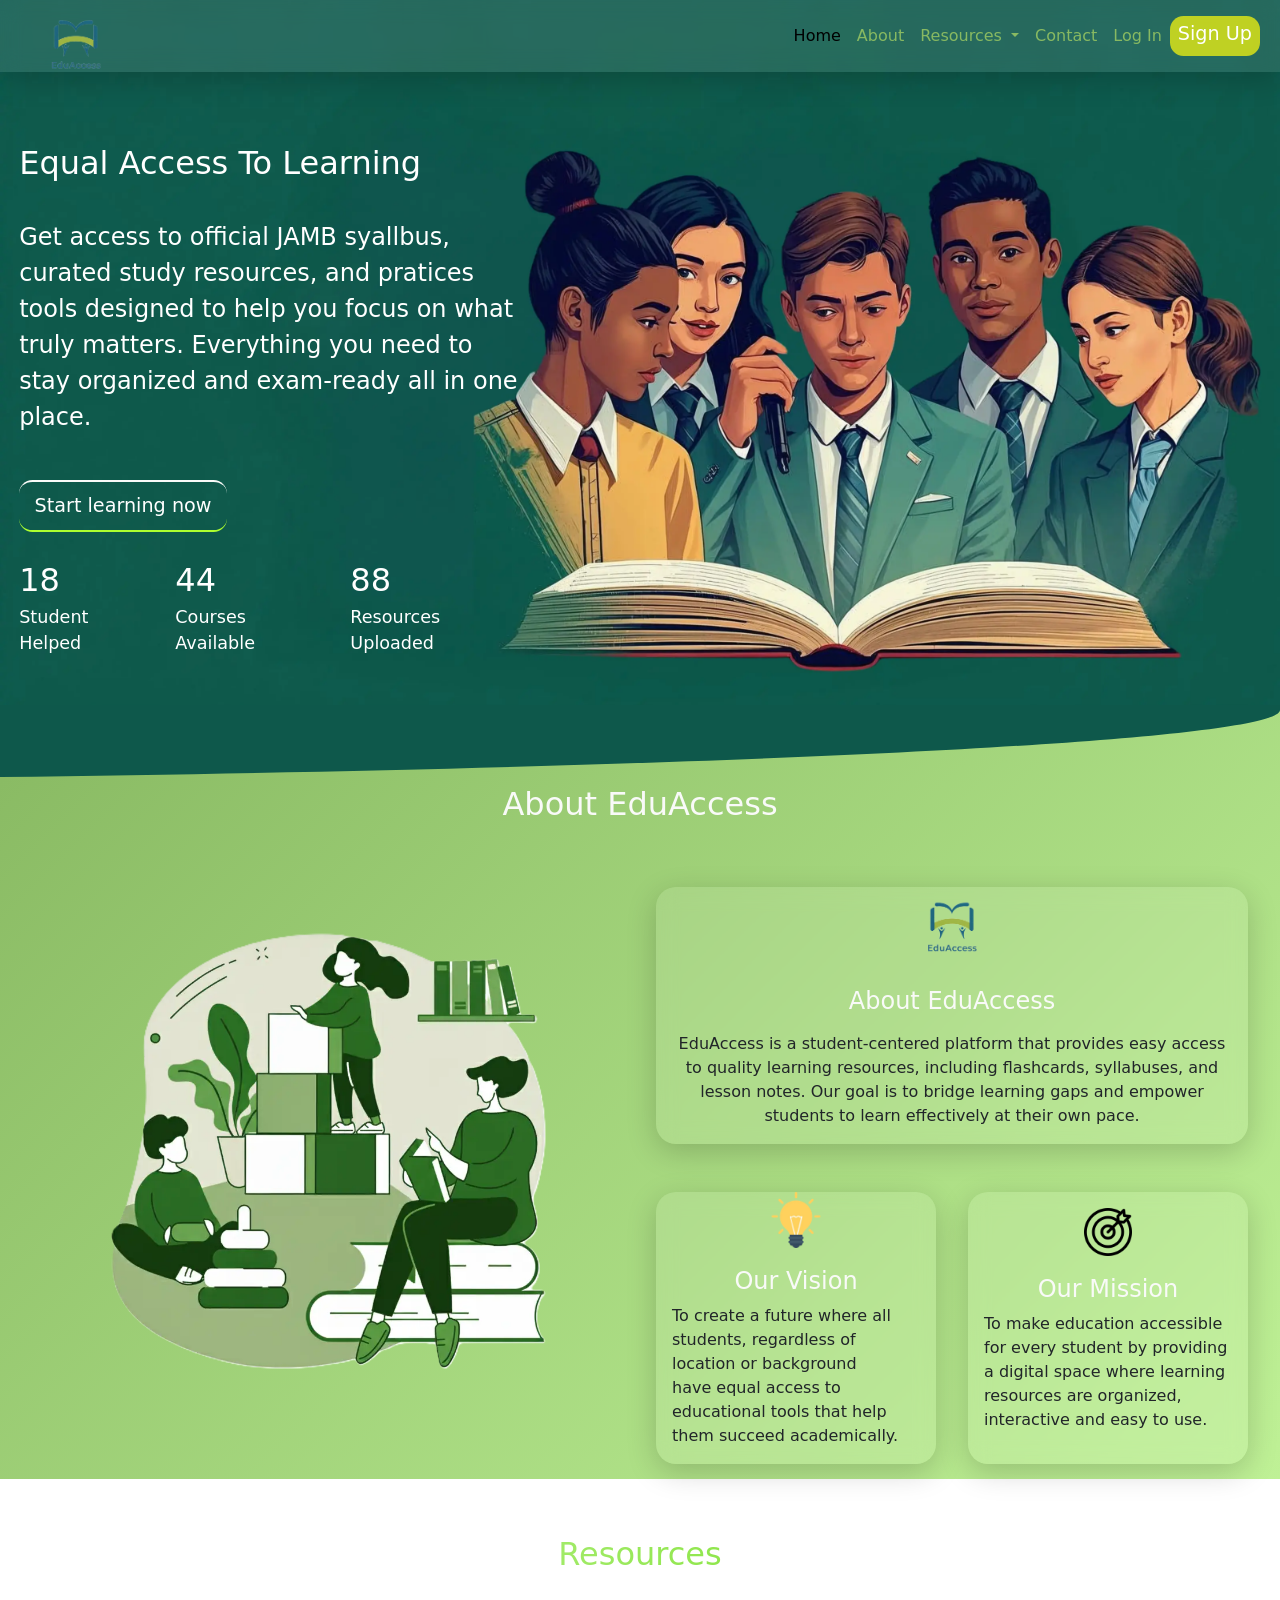
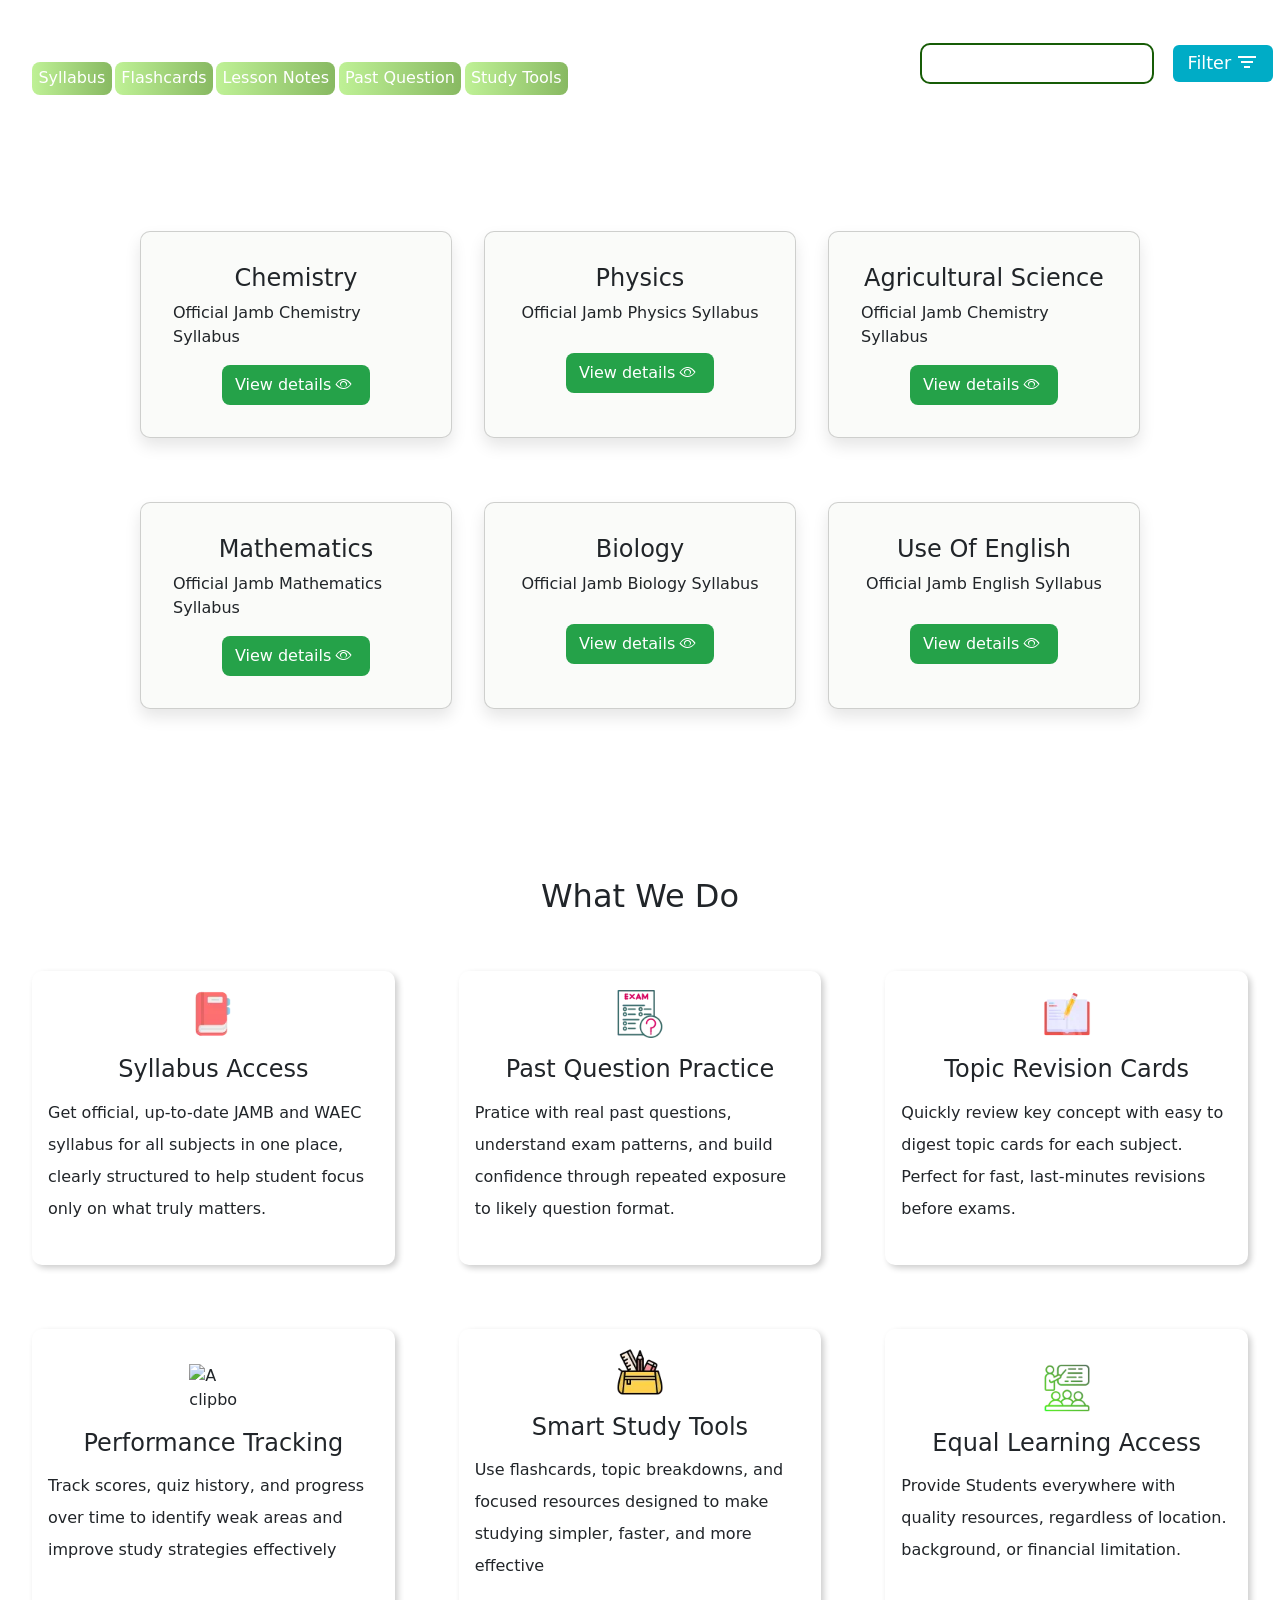
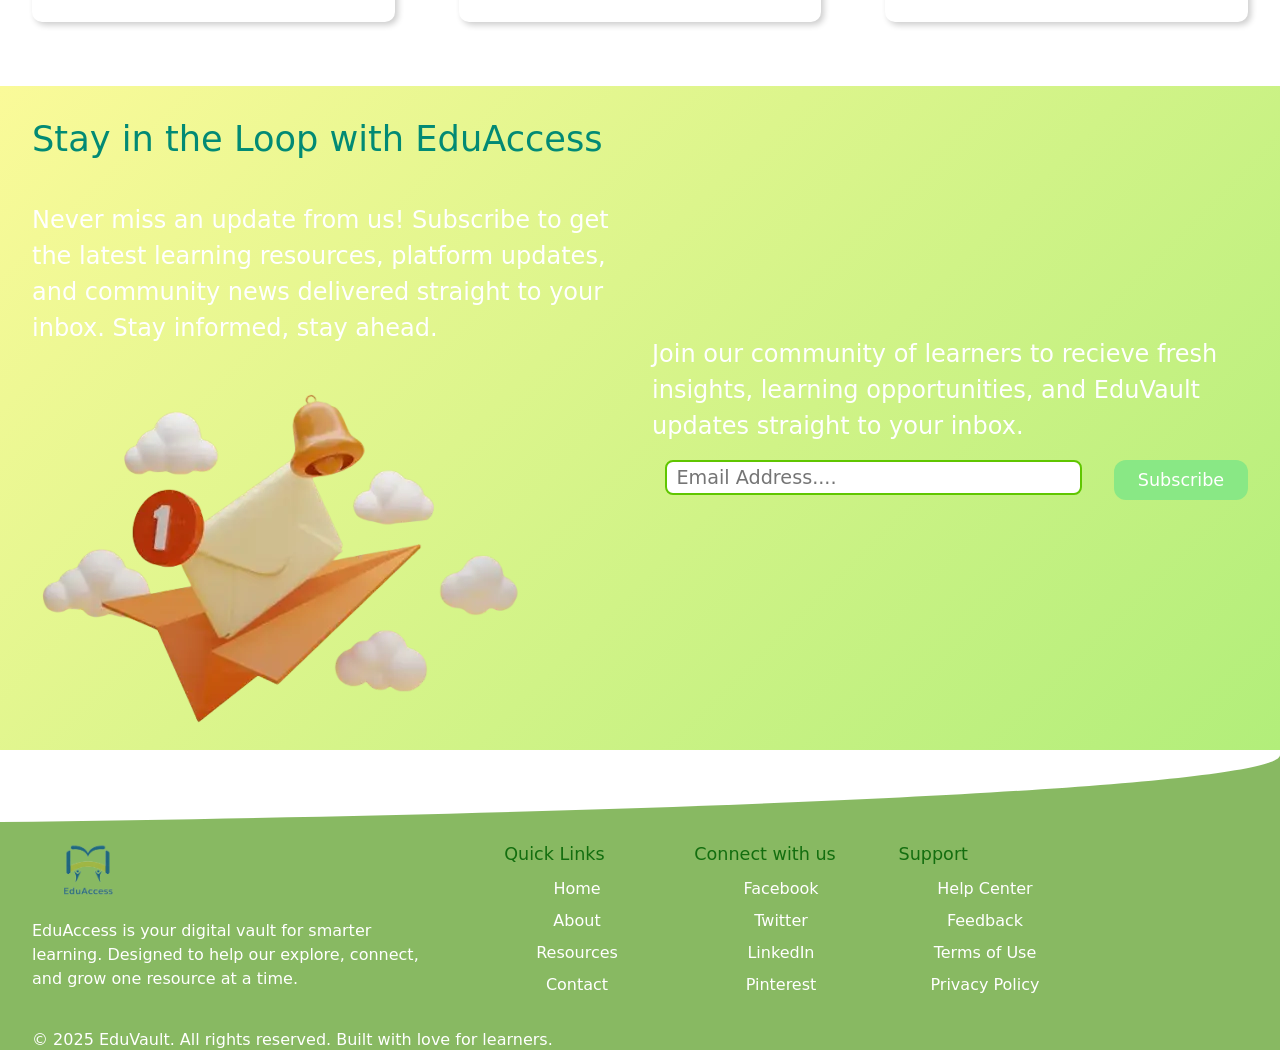
==== commit b3ad0d4c: "Update index.html" ====
--- a/index.html
+++ b/index.html
@@ -12,11 +12,10 @@
    <link rel="apple-touch-icon" sizes="180x180" href="images/apple-touch-icon.webp">
     <link rel="icon" type="./image/png" sizes="32x32" href="images/favicon-32x32.webp">
     <link rel="icon" type="./image/png" sizes="16x16" href="images/favicon-16x16.webp">
-    =======
+   
     <link rel="apple-touch-icon" sizes="180x180" href="./images/apple-touch-icon.webp">
     <link rel="icon" type="image/png" sizes="32x32" href="./images/favicon-32x32.webp">
     <link rel="icon" type="image/png" sizes="16x16" href="./images/favicon-16x16.webp">
-    >>>>>>> Stashed changes
     <link rel="manifest" href="./images/site.webmanifest">
     <!--OG Tags -->
     <meta property="og:type" content="website">
